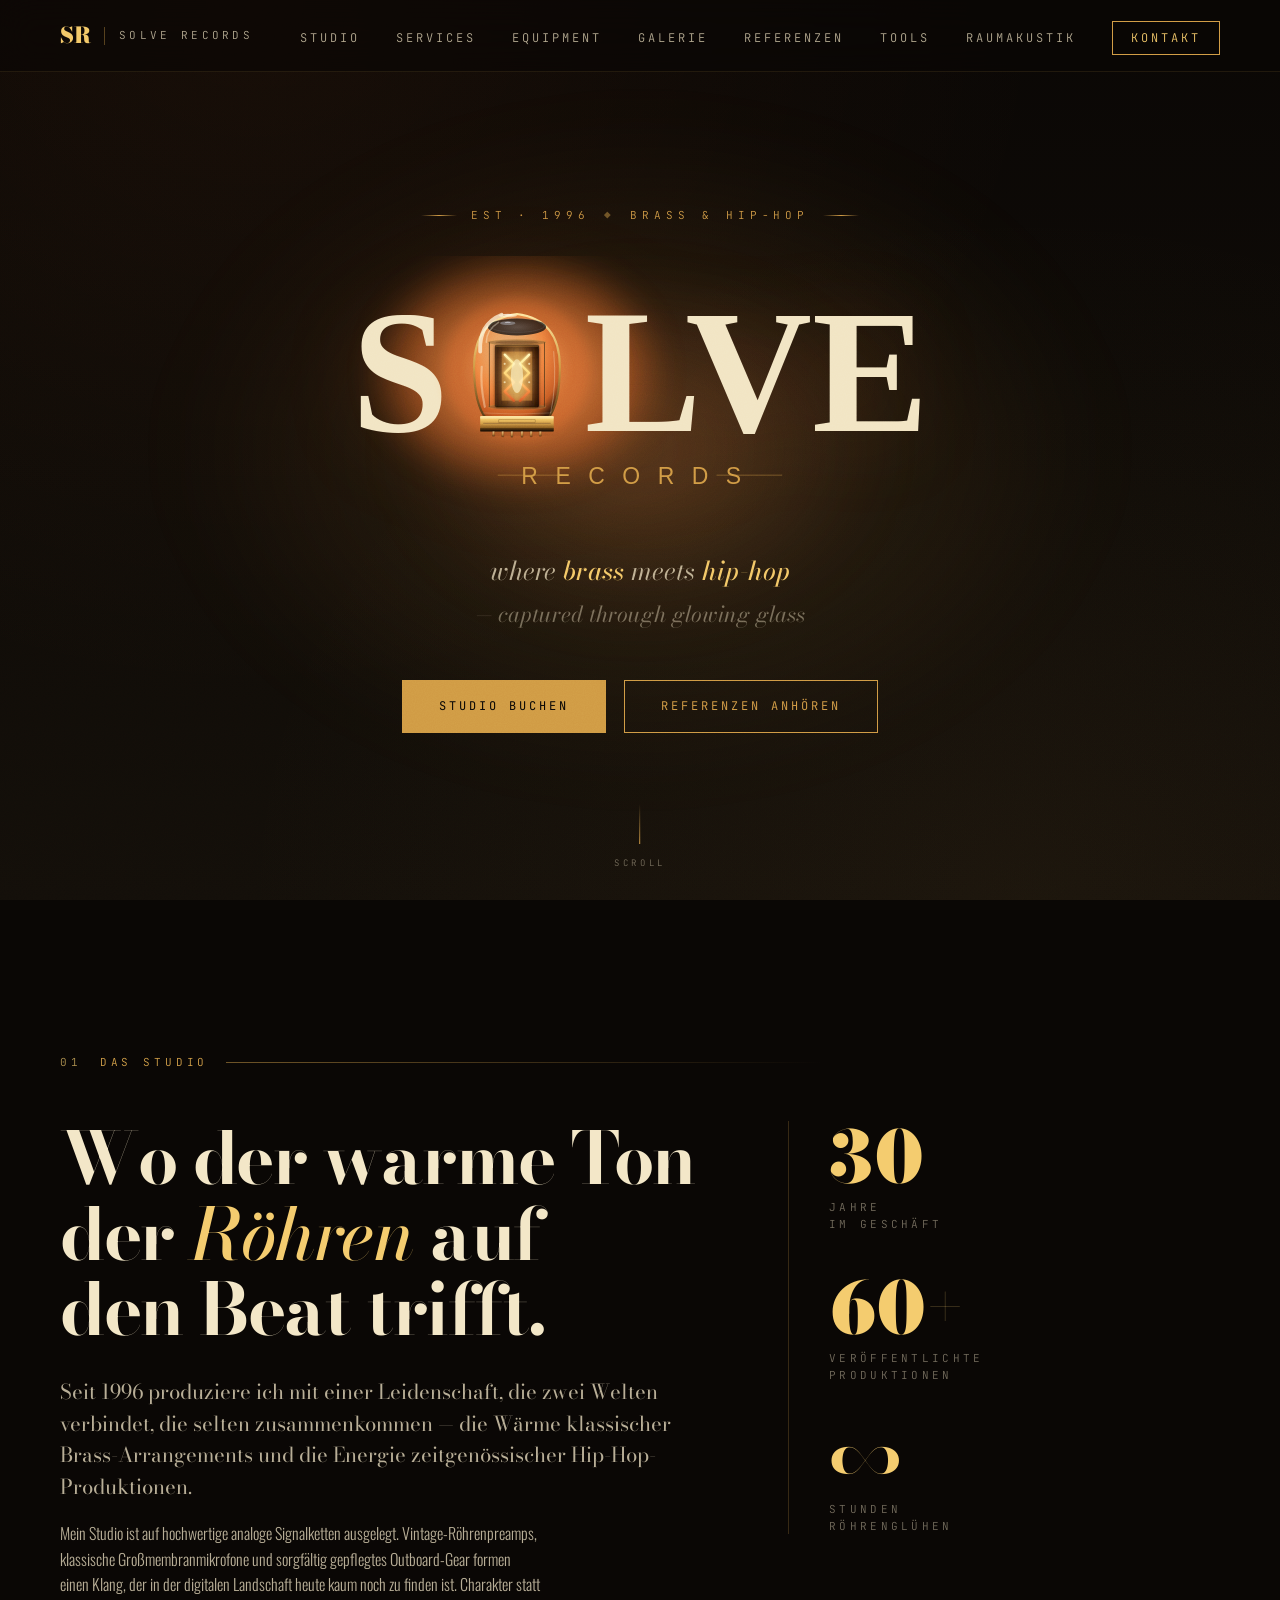
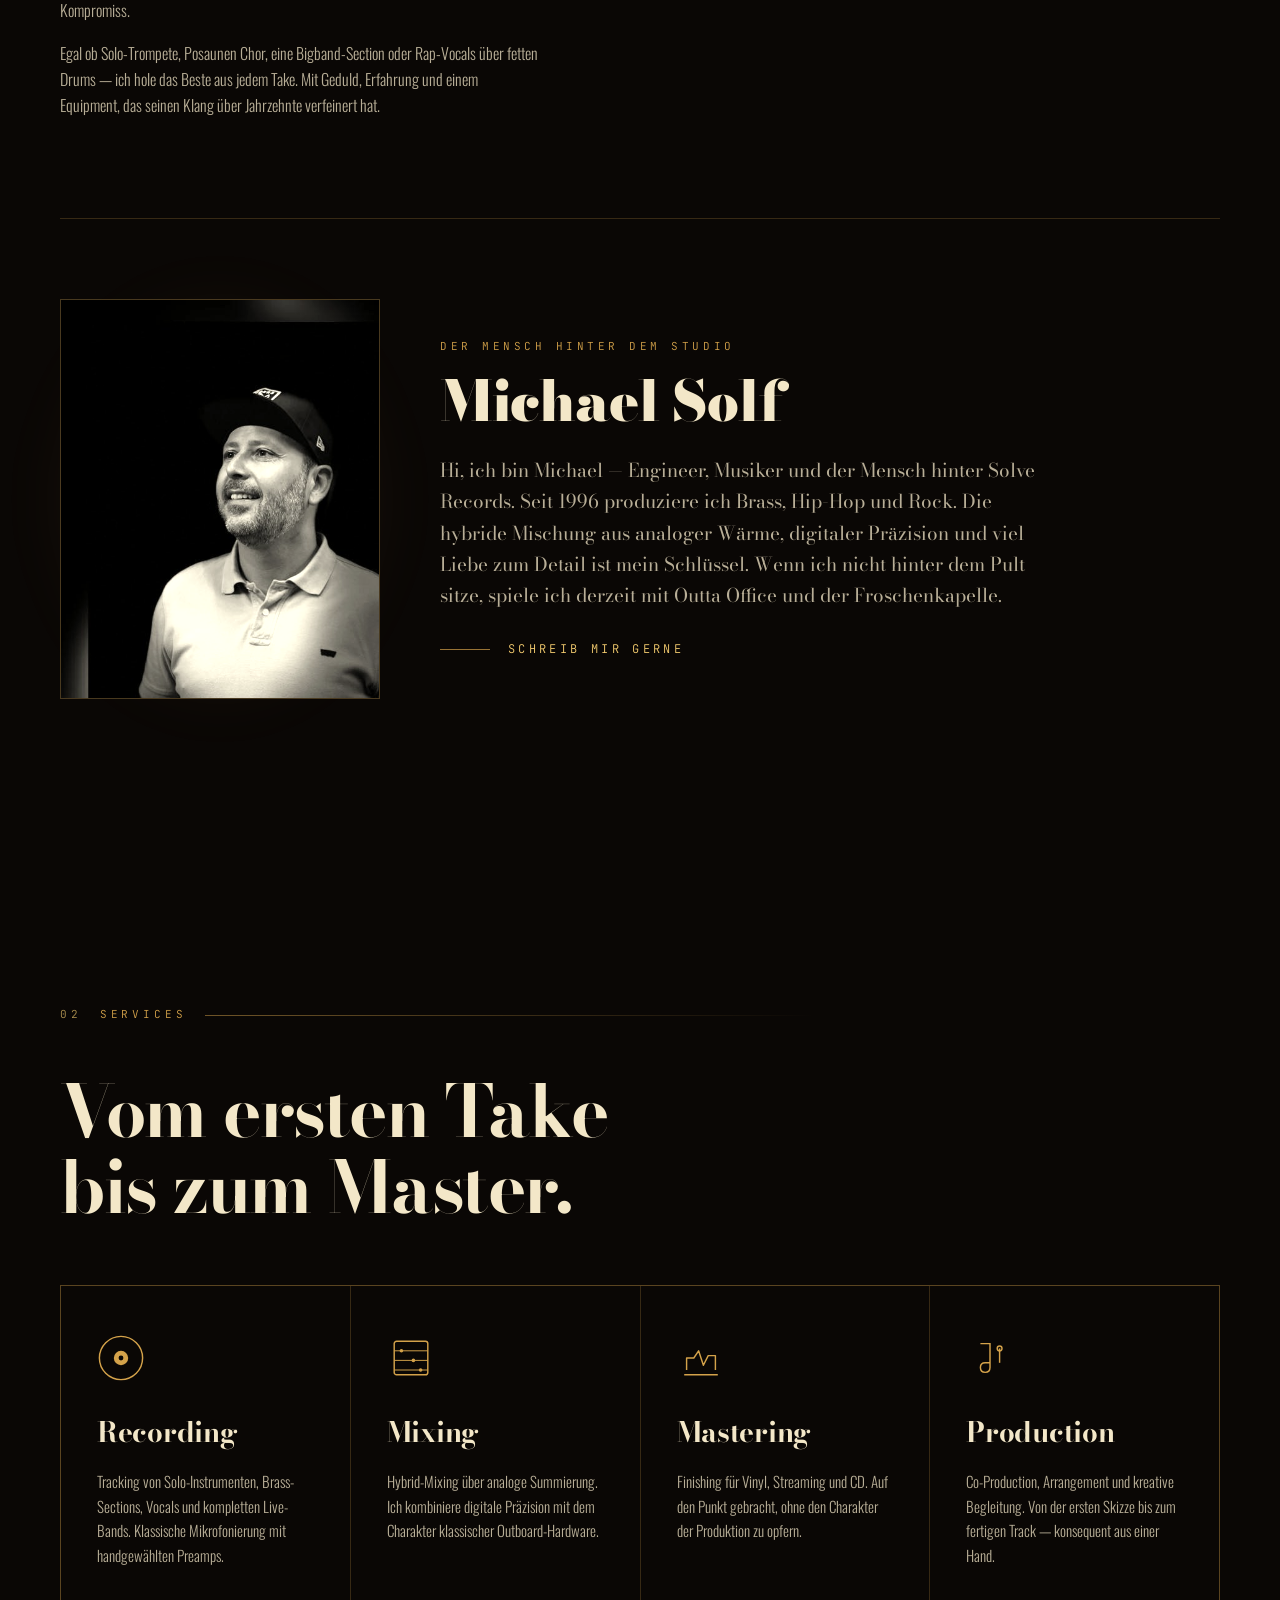
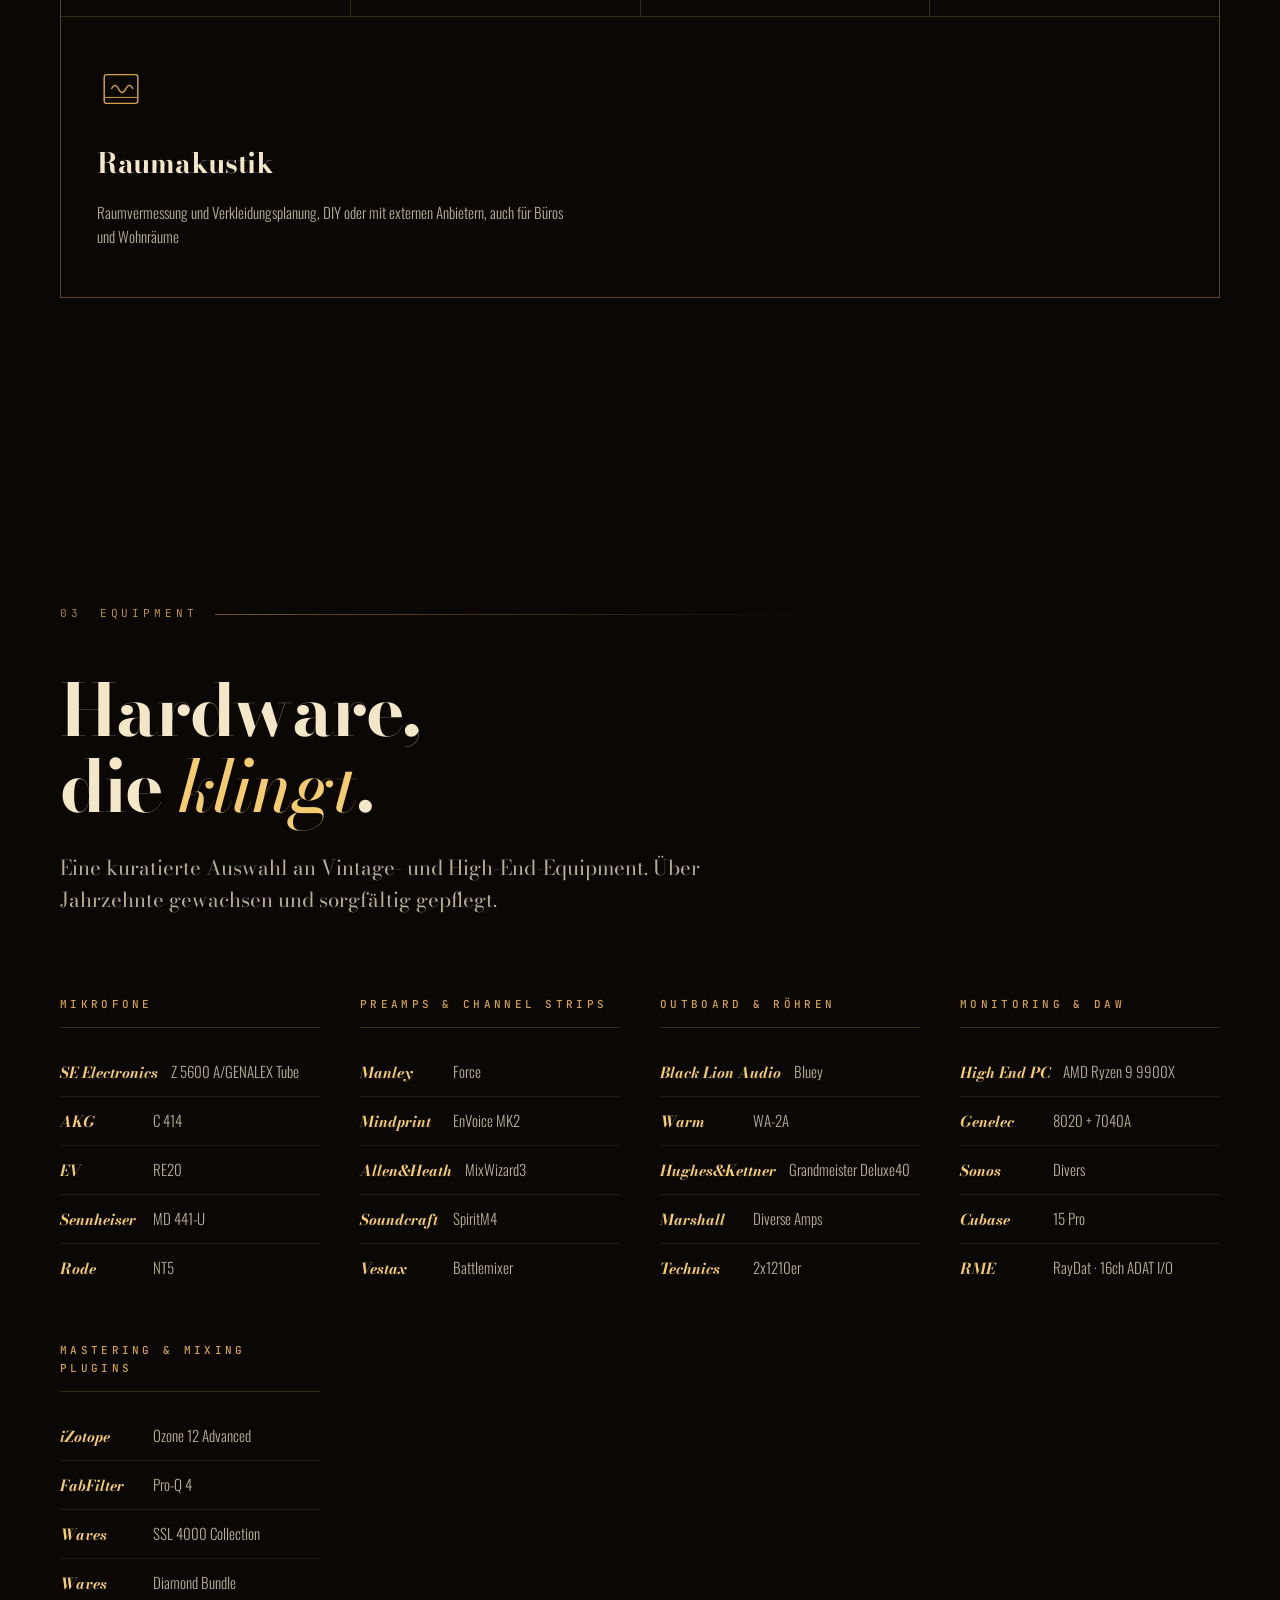
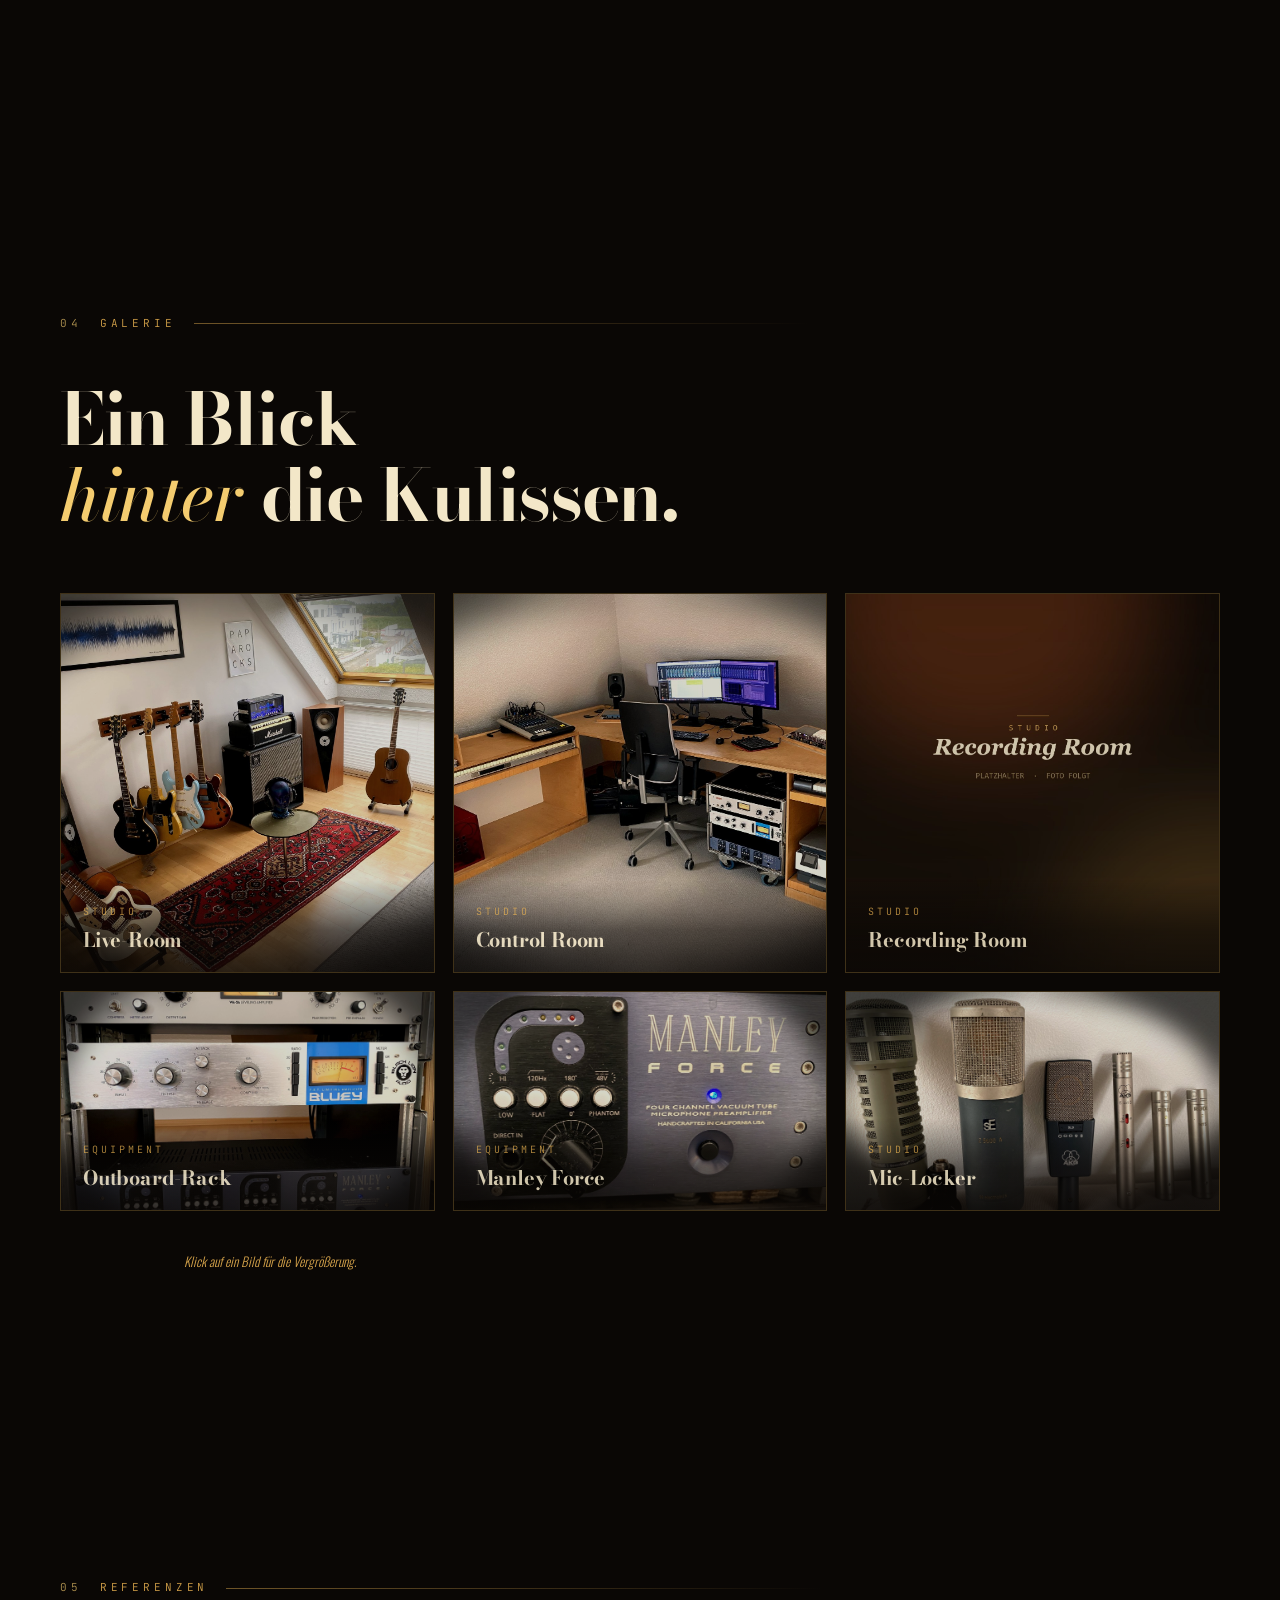
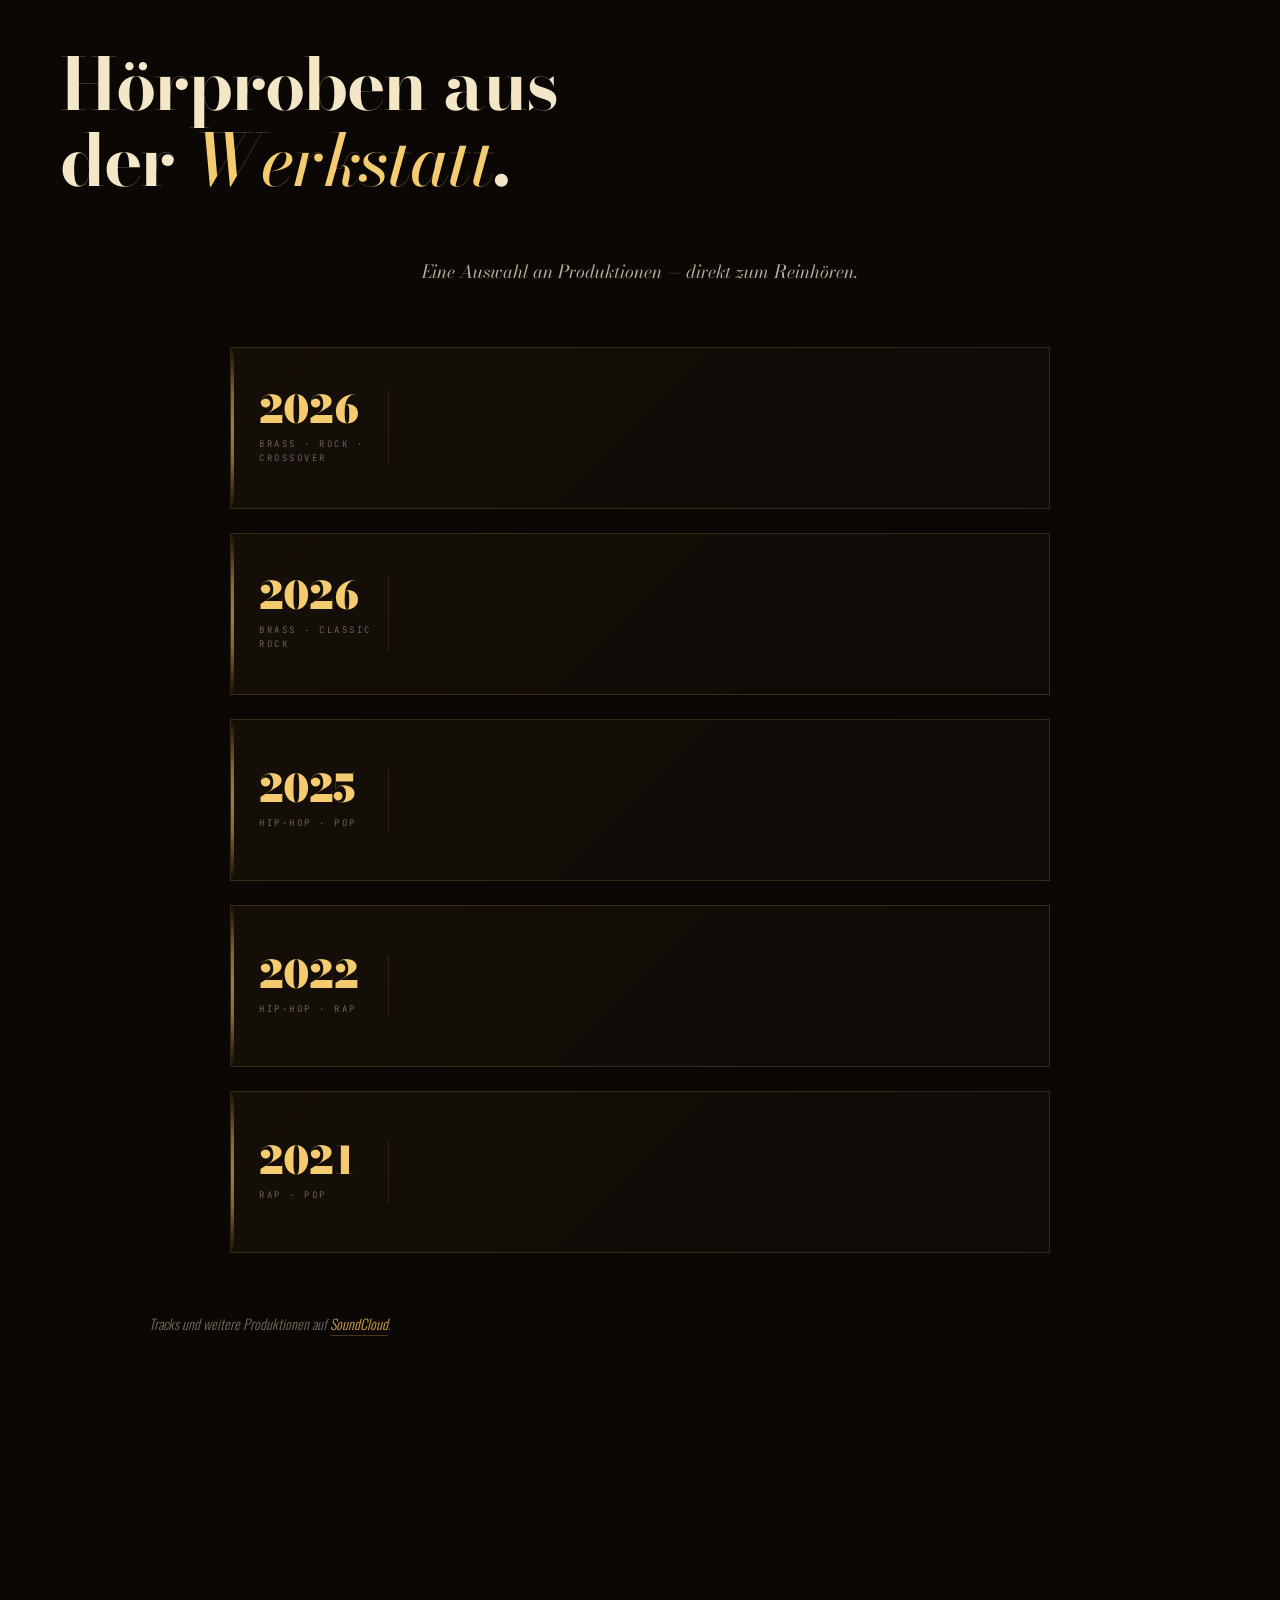
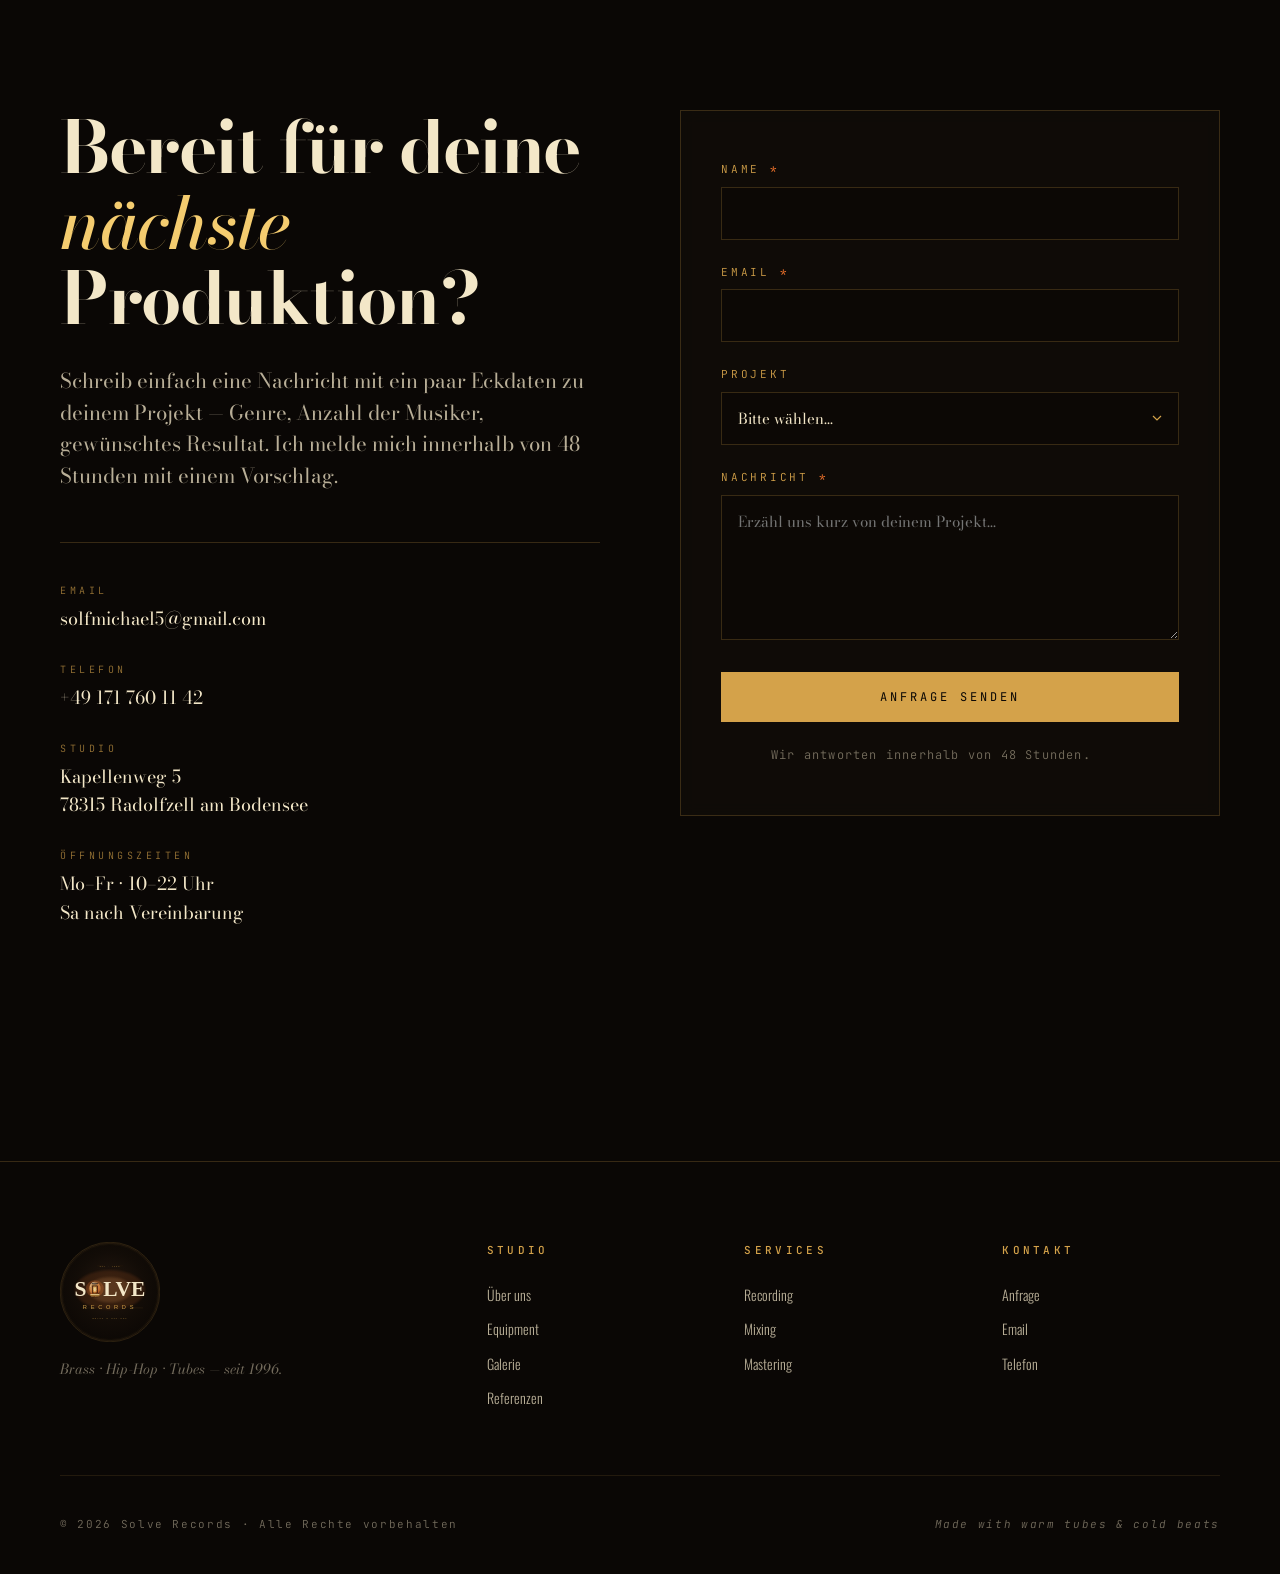
==== index.html @ f508bfac "Raumakustik: updated page with prices, home card mentions offices - raumakustik/index.html rebuilt f" ====
<!DOCTYPE html>
<html lang="de">
<head>
<meta charset="UTF-8">
<meta name="viewport" content="width=device-width, initial-scale=1.0">
<title>Solve Records — Brass &amp; Hip-Hop · Recording Studio seit 1996</title>
<meta name="description" content="Solve Records ist ein Recording Studio mit Fokus auf Brass- und Hip-Hop-Produktionen. Hochwertiges analoges Röhren-Equipment, gegründet 1996.">
<meta name="theme-color" content="#0a0705">
<link rel="canonical" href="https://solve-records.github.io/solve-records/">

<!-- Open Graph -->
<meta property="og:title" content="Solve Records — Brass &amp; Hip-Hop">
<meta property="og:description" content="Recording Studio mit Fokus auf Brass und Hip-Hop. Analoges Röhren-Equipment seit 1996.">
<meta property="og:type" content="website">
<meta property="og:url" content="https://solve-records.github.io/solve-records/">
<meta property="og:image" content="https://solve-records.github.io/solve-records/assets/og-image.png">

<link rel="icon" type="image/svg+xml" href="assets/profile.svg">
<link rel="apple-touch-icon" href="assets/og-image.png">

<link rel="preconnect" href="https://fonts.googleapis.com">
<link rel="preconnect" href="https://fonts.gstatic.com" crossorigin>
<link href="https://fonts.googleapis.com/css2?family=Bodoni+Moda:ital,opsz,wght@0,6..96,400;0,6..96,500;0,6..96,700;0,6..96,900;1,6..96,400&family=Oswald:wght@200;300;400;500;600;700&family=JetBrains+Mono:wght@300;400;500&display=swap" rel="stylesheet">

<link rel="stylesheet" href="styles.css">

<!-- Strukturierte Daten (schema.org kennt keinen Typ RecordingStudio, daher LocalBusiness).
     Adresse, Telefon und E-Mail stehen öffentlich im Kontaktbereich der Seite. -->
<script type="application/ld+json">
{
  "@context": "https://schema.org",
  "@type": "LocalBusiness",
  "name": "Solve Records",
  "url": "https://solve-records.github.io/solve-records/",
  "image": "https://solve-records.github.io/solve-records/assets/og-image.png",
  "description": "Recording Studio mit Fokus auf Brass- und Hip-Hop-Produktionen: Recording, Mixing, Mastering, Production und Raumakustik. Analoges Röhren-Equipment, gegründet 1996.",
  "foundingDate": "1996",
  "areaServed": "Bodensee",
  "founder": { "@type": "Person", "name": "Michael Solf" },
  "address": {
    "@type": "PostalAddress",
    "streetAddress": "Kapellenweg 5",
    "postalCode": "78315",
    "addressLocality": "Radolfzell am Bodensee",
    "addressCountry": "DE"
  },
  "telephone": "+491717601142",
  "email": "solfmichael5@gmail.com"
}
</script>
</head>
<body>

<!-- Filmkorn-Overlay -->
<div class="grain" aria-hidden="true"></div>

<!-- ===== NAVIGATION ===== -->
<nav class="nav">
  <div class="nav-inner">
    <a href="#top" class="nav-brand">
      <span class="brand-mark">SR</span>
      <span class="brand-divider"></span>
      <span class="brand-text">Solve Records</span>
    </a>
    <button class="nav-toggle" aria-label="Menü öffnen" aria-expanded="false">
      <span></span><span></span><span></span>
    </button>
    <ul class="nav-links">
      <li><a href="#studio">Studio</a></li>
      <li><a href="#services">Services</a></li>
      <li><a href="#equipment">Equipment</a></li>
      <li><a href="#galerie">Galerie</a></li>
      <li><a href="#works">Referenzen</a></li>
      <li><a href="tools/">Tools</a></li>
      <li><a href="raumakustik/">Raumakustik</a></li>
      <li><a href="#kontakt" class="nav-cta">Kontakt</a></li>
    </ul>
  </div>
</nav>

<!-- ===== HERO ===== -->
<header id="top" class="hero">
  <div class="hero-bg">
    <div class="hero-glow"></div>
    <div class="hero-glow hero-glow-2"></div>
  </div>

  <div class="hero-content">
    <div class="hero-est reveal">
      <span class="bar"></span>
      <span>EST · 1996</span>
      <span class="sep">◆</span>
      <span>BRASS &amp; HIP-HOP</span>
      <span class="bar"></span>
    </div>

    <div class="hero-logo reveal">
      <img src="assets/logo.svg" alt="Solve Records Logo" />
    </div>

    <p class="hero-tagline reveal">
      where <em>brass</em> meets <em>hip-hop</em><br>
      <span class="hero-sub">— captured through glowing glass</span>
    </p>

    <div class="hero-cta reveal">
      <a href="#kontakt" class="btn btn-primary">Studio buchen</a>
      <a href="#works" class="btn btn-ghost">Referenzen anhören</a>
    </div>
  </div>

  <a href="#studio" class="hero-scroll" aria-label="Nach unten scrollen">
    <span class="scroll-line"></span>
    <span class="scroll-text">SCROLL</span>
  </a>
</header>

<!-- ===== STUDIO / ABOUT ===== -->
<section id="studio" class="section section-studio">
  <div class="container">
    <div class="section-head reveal">
      <span class="section-num">01</span>
      <span class="section-label">DAS STUDIO</span>
      <span class="section-line"></span>
    </div>

    <div class="studio-grid">
      <div class="studio-text reveal">
        <h2 class="h-display">
          Wo der warme Ton<br>
          der <em>Röhren</em> auf<br>
          den Beat trifft.
        </h2>
        <p class="lead">
          Seit 1996 produziere ich mit einer Leidenschaft, die zwei Welten verbindet, die selten zusammenkommen — die Wärme klassischer Brass-Arrangements und die Energie zeitgenössischer Hip-Hop-Produktionen.
        </p>
        <p>
          Mein Studio ist auf hochwertige analoge Signalketten ausgelegt. Vintage-Röhrenpreamps, klassische Großmembranmikrofone und sorgfältig gepflegtes Outboard-Gear formen einen Klang, der in der digitalen Landschaft heute kaum noch zu finden ist. Charakter statt Kompromiss.
        </p>
        <p>
          Egal ob Solo-Trompete, Posaunen Chor, eine Bigband-Section oder Rap-Vocals über fetten Drums — ich hole das Beste aus jedem Take. Mit Geduld, Erfahrung und einem Equipment, das seinen Klang über Jahrzehnte verfeinert hat.
        </p>
      </div>

      <div class="studio-stats reveal">
        <div class="stat">
          <span class="stat-num">30</span>
          <span class="stat-label">Jahre<br>im Geschäft</span>
        </div>
        <div class="stat">
          <span class="stat-num">60+</span>
          <span class="stat-label">Veröffentlichte<br>Produktionen</span>
        </div>
        <div class="stat">
          <span class="stat-num">∞</span>
          <span class="stat-label">Stunden<br>Röhrenglühen</span>
        </div>
      </div>
    </div>
       <!-- ===== DER MENSCH DAHINTER ===== -->
    <div class="founder reveal">
      <div class="founder-image-wrap">
        <img src="assets/michael-portrait.jpeg" alt="Michael Solf — Solve Records" class="founder-image" loading="lazy">
        <div class="founder-glow"></div>
      </div>
      <div class="founder-text">
        <span class="founder-eyebrow">Der Mensch hinter dem Studio</span>
        <h3 class="founder-name">Michael Solf</h3>
        <p class="founder-bio">
          Hi, ich bin Michael — Engineer, Musiker und der Mensch hinter Solve Records. Seit 1996 produziere ich Brass, Hip-Hop und Rock. Die hybride Mischung aus analoger Wärme, digitaler Präzision und viel Liebe zum Detail ist mein Schlüssel. Wenn ich nicht hinter dem Pult sitze, spiele ich derzeit mit Outta Office und der Froschenkapelle.
        </p>
        <p class="founder-cta">
          <span class="founder-line"></span>
          <a href="#kontakt">Schreib mir gerne</a>
        </p>
      </div>
    </div> 
  </div>
</section>

<!-- ===== SERVICES ===== -->
<section id="services" class="section section-services">
  <div class="container">
    <div class="section-head reveal">
      <span class="section-num">02</span>
      <span class="section-label">SERVICES</span>
      <span class="section-line"></span>
    </div>

    <h2 class="h-display section-title reveal">
      Vom ersten Take<br>bis zum Master.
    </h2>

    <div class="services-grid">
      <a class="service-card reveal" href="services/recording-mixing-production/">
        <div class="service-icon">
          <svg viewBox="0 0 40 40" fill="none">
            <circle cx="20" cy="20" r="18" stroke="currentColor" stroke-width="1.2"/>
            <circle cx="20" cy="20" r="6" fill="currentColor"/>
            <circle cx="20" cy="20" r="2" fill="#0a0705"/>
          </svg>
        </div>
        <h3>Recording</h3>
        <p>Tracking von Solo-Instrumenten, Brass-Sections, Vocals und kompletten Live-Bands. Klassische Mikrofonierung mit handgewählten Preamps.</p>
      </a>

      <a class="service-card reveal" href="services/recording-mixing-production/">
        <div class="service-icon">
          <svg viewBox="0 0 40 40" fill="none">
            <rect x="6" y="6" width="28" height="28" stroke="currentColor" stroke-width="1.2" rx="2"/>
            <line x1="6" y1="14" x2="34" y2="14" stroke="currentColor" stroke-width="0.8"/>
            <line x1="6" y1="22" x2="34" y2="22" stroke="currentColor" stroke-width="0.8"/>
            <line x1="6" y1="30" x2="34" y2="30" stroke="currentColor" stroke-width="0.8"/>
            <circle cx="12" cy="14" r="1.5" fill="currentColor"/>
            <circle cx="22" cy="22" r="1.5" fill="currentColor"/>
            <circle cx="28" cy="30" r="1.5" fill="currentColor"/>
          </svg>
        </div>
        <h3>Mixing</h3>
        <p>Hybrid-Mixing über analoge Summierung. Ich kombiniere digitale Präzision mit dem Charakter klassischer Outboard-Hardware.</p>
      </a>

      <a class="service-card reveal" href="services/mastering/">
        <div class="service-icon">
          <svg viewBox="0 0 40 40" fill="none">
            <path d="M8 30 L8 20 L14 20 L18 14 L22 26 L26 18 L32 18 L32 30" stroke="currentColor" stroke-width="1.2" fill="none" stroke-linejoin="round"/>
            <line x1="6" y1="34" x2="34" y2="34" stroke="currentColor" stroke-width="1.2"/>
          </svg>
        </div>
        <h3>Mastering</h3>
        <p>Finishing für Vinyl, Streaming und CD. Auf den Punkt gebracht, ohne den Charakter der Produktion zu opfern.</p>
      </a>

      <a class="service-card reveal" href="services/recording-mixing-production/">
        <div class="service-icon">
          <svg viewBox="0 0 40 40" fill="none">
            <path d="M12 8 L20 8 L20 28 Q20 32 16 32 Q12 32 12 28 Q12 24 16 24 L20 24" stroke="currentColor" stroke-width="1.2" fill="none"/>
            <path d="M28 12 L28 24" stroke="currentColor" stroke-width="1.2"/>
            <circle cx="28" cy="12" r="2" stroke="currentColor" stroke-width="1.2" fill="none"/>
          </svg>
        </div>
        <h3>Production</h3>
        <p>Co-Production, Arrangement und kreative Begleitung. Von der ersten Skizze bis zum fertigen Track — konsequent aus einer Hand.</p>
      </a>

      <a class="service-card service-card-wide reveal" href="raumakustik/">
        <div class="service-icon">
          <svg viewBox="0 0 40 40" fill="none">
            <rect x="6" y="8" width="28" height="24" stroke="currentColor" stroke-width="1.2" rx="2"/>
            <path d="M12 20 Q15 14 18 20 T24 20 T30 20" stroke="currentColor" stroke-width="1.2" fill="none"/>
            <line x1="6" y1="27" x2="34" y2="27" stroke="currentColor" stroke-width="0.8"/>
          </svg>
        </div>
        <h3>Raumakustik</h3>
        <p>Raumvermessung und Verkleidungsplanung, DIY oder mit externen Anbietern, auch für Büros und Wohnräume</p>
      </a>
    </div>
  </div>
</section>

<!-- ===== EQUIPMENT ===== -->
<section id="equipment" class="section section-equipment">
  <div class="container">
    <div class="section-head reveal">
      <span class="section-num">03</span>
      <span class="section-label">EQUIPMENT</span>
      <span class="section-line"></span>
    </div>

    <div class="equipment-intro reveal">
      <h2 class="h-display">
        Hardware,<br>
        die <em>klingt</em>.
      </h2>
      <p class="lead">
        Eine kuratierte Auswahl an Vintage- und High-End-Equipment. Über Jahrzehnte gewachsen und sorgfältig gepflegt.
      </p>
    </div>

  <div class="equipment-grid">
      <div class="eq-category reveal">
        <h4 class="eq-cat-title">Mikrofone</h4>
        <ul class="eq-list">
          <li><span>SE Electronics</span> Z 5600 A/GENALEX Tube </li>
          <li><span>AKG</span> C 414</li>
          <li><span>EV</span> RE20 </li>
          <li><span>Sennheiser</span> MD 441-U </li>
          <li><span>Rode</span> NT5 </li>
        </ul>
      </div>

      <div class="eq-category reveal">
        <h4 class="eq-cat-title">Preamps &amp; Channel Strips</h4>
        <ul class="eq-list">
          <li><span>Manley</span> Force</li>
          <li><span>Mindprint</span> EnVoice MK2</li>
          <li><span>Allen&Heath</span> MixWizard3</li>
          <li><span>Soundcraft</span> SpiritM4</li>
          <li><span>Vestax</span> Battlemixer</li>
        </ul>
      </div>

      <div class="eq-category reveal">
        <h4 class="eq-cat-title">Outboard &amp; Röhren</h4>
        <ul class="eq-list">
          <li><span>Black Lion Audio</span> Bluey</li>
          <li><span>Warm</span> WA-2A</li>
          <li><span>Hughes&Kettner</span> Grandmeister Deluxe40</li>
          <li><span>Marshall</span> Diverse Amps</li>
          <li><span>Technics</span> 2x1210er</li>
        </ul>
      </div>

      <div class="eq-category reveal">
        <h4 class="eq-cat-title">Monitoring &amp; DAW</h4>
        <ul class="eq-list">
          <li><span> High End PC</span> AMD Ryzen 9 9900X</li>
          <li><span>Genelec</span> 8020 + 7040A</li>
          <li><span>Sonos</span> Divers</li>
          <li><span>Cubase</span> 15 Pro</li>
          <li><span>RME</span> RayDat · 16ch ADAT I/O </li>
        </ul>
      </div>

      <div class="eq-category reveal">
        <h4 class="eq-cat-title">Mastering &amp; Mixing Plugins</h4>
        <ul class="eq-list">
          <li><span>iZotope</span> Ozone 12 Advanced</li>
          <li><span>FabFilter</span> Pro-Q 4</li>
          <li><span>Waves</span> SSL 4000 Collection</li>
          <li><span>Waves</span> Diamond Bundle</li>
        </ul>
      </div>
    </div>
  </div>
</section>

<!-- ===== GALERIE ===== -->
<section id="galerie" class="section section-gallery">
  <div class="container">
    <div class="section-head reveal">
      <span class="section-num">04</span>
      <span class="section-label">GALERIE</span>
      <span class="section-line"></span>
    </div>

    <h2 class="h-display section-title reveal">
      Ein Blick<br>
      <em>hinter</em> die Kulissen.
    </h2>

    <div class="gallery-grid">
      <a class="gallery-item gallery-tile-1 reveal" href="assets/gallery/studio-live-room.jpg" data-caption="Live-Room mit Gitarrensammlung und Marshall-Setup">
        <img src="assets/gallery/studio-live-room.jpg" alt="Studio Live-Room" loading="lazy">
        <div class="gallery-overlay">
          <span class="gallery-label">Studio</span>
          <span class="gallery-title">Live-Room</span>
        </div>
      </a>

      <a class="gallery-item gallery-tile-2 reveal" href="assets/gallery/studio-control-room.jpg" data-caption="Control Room mit Genelec Monitoring und Cubase">
        <img src="assets/gallery/studio-control-room.jpg" alt="Control Room" loading="lazy">
        <div class="gallery-overlay">
          <span class="gallery-label">Studio</span>
          <span class="gallery-title">Control Room</span>
        </div>
      </a>

      <a class="gallery-item gallery-tile-3 reveal" href="assets/gallery/studio-recording-room.jpg" data-caption="Recording Room">
        <img src="assets/gallery/studio-recording-room.jpg" alt="Recording Room" loading="lazy">
        <div class="gallery-overlay">
          <span class="gallery-label">Studio</span>
          <span class="gallery-title">Recording Room</span>
        </div>
      </a>

      <a class="gallery-item gallery-tile-4 reveal" href="assets/gallery/equipment-rack.jpg" data-caption="Outboard-Rack: Warm Audio WA-2A, Black Lion Bluey, Manley Force">
        <img src="assets/gallery/equipment-rack.jpg" alt="Outboard-Rack" loading="lazy">
        <div class="gallery-overlay">
          <span class="gallery-label">Equipment</span>
          <span class="gallery-title">Outboard-Rack</span>
        </div>
      </a>

      <a class="gallery-item gallery-tile-5 reveal" href="assets/gallery/equipment-manley.jpg" data-caption="Manley Force — Four Channel Vacuum Tube Microphone Preamplifier">
        <img src="assets/gallery/equipment-manley.jpg" alt="Manley Force Detail" loading="lazy">
        <div class="gallery-overlay">
          <span class="gallery-label">Equipment</span>
          <span class="gallery-title">Manley Force</span>
        </div>
      </a>

      <a class="gallery-item gallery-tile-6 reveal" href="assets/gallery/studio-mics.jpg" data-caption="Mic-Locker: EV RE20, sE Z5600A, AKG C414 XLS, AKG C451 B, Røde NT5">
        <img src="assets/gallery/studio-mics.jpg" alt="Mikrofon-Sammlung" loading="lazy">
        <div class="gallery-overlay">
          <span class="gallery-label">Studio</span>
          <span class="gallery-title">Mic-Locker</span>
        </div>
      </a>
    </div>

    <p class="gallery-note reveal">
      <em>Klick auf ein Bild für die Vergrößerung.</em>
    </p>
  </div>
</section>

<!-- ===== LIGHTBOX ===== -->
<div class="lightbox" id="lightbox" aria-hidden="true">
  <button class="lightbox-close" aria-label="Schließen">×</button>
  <button class="lightbox-prev" aria-label="Vorheriges Bild">‹</button>
  <button class="lightbox-next" aria-label="Nächstes Bild">›</button>
  <div class="lightbox-content">
    <img class="lightbox-image" src="" alt="">
    <div class="lightbox-caption"></div>
  </div>
</div>

<!-- ===== WORKS / PORTFOLIO ===== -->
<section id="works" class="section section-works">
  <div class="container">
    <div class="section-head reveal">
      <span class="section-num">05</span>
      <span class="section-label">REFERENZEN</span>
      <span class="section-line"></span>
    </div>

    <h2 class="h-display section-title reveal">
      Hörproben aus<br>der <em>Werkstatt</em>.
    </h2>

    <p class="works-intro reveal">
      Eine Auswahl an Produktionen — direkt zum Reinhören.
    </p>

<!-- ===== AUDIO-REFERENZEN ===== -->
<div class="works-audio reveal">
<div class="audio-list">
<!-- The Rock Frog Orchestra — Pretender x Last Resort -->
<div class="audio-item">
<div class="audio-meta">
<span class="audio-year">2026</span>
<span class="audio-genre">Brass · Rock · Crossover</span>
</div>
<div class="audio-embed">
<iframe width="100%" height="120" scrolling="no" frameborder="no" allow="autoplay"
src="https://w.soundcloud.com/player/?url=https%3A//api.soundcloud.com/tracks/soundcloud%253Atracks%253A2316157430&color=%23d4a24a&inverse=true&auto_play=false&show_user=true&visual=false">
</iframe>
</div>
</div>

<!-- The Rock Frog Orchestra — Don't stop me now -->
<div class="audio-item">
<div class="audio-meta">
<span class="audio-year">2026</span>
<span class="audio-genre">Brass · Classic Rock</span>
</div>
<div class="audio-embed">
<iframe width="100%" height="120" scrolling="no" frameborder="no" allow="autoplay"
src="https://w.soundcloud.com/player/?url=https%3A//api.soundcloud.com/tracks/soundcloud%253Atracks%253A2316592109&color=%23d4a24a&inverse=true&auto_play=false&show_user=true&visual=false">
</iframe>
</div>
</div>

<!-- Flo Ritzi — LAZER-BEAM GO! -->
<div class="audio-item">
<div class="audio-meta">
<span class="audio-year">2025</span>
<span class="audio-genre">Hip-Hop · Pop</span>
</div>
<div class="audio-embed">
<iframe width="100%" height="120" scrolling="no" frameborder="no" allow="autoplay"
src="https://w.soundcloud.com/player/?url=https%3A//api.soundcloud.com/tracks/soundcloud%253Atracks%253A1860789555&color=%23d4a24a&inverse=true&auto_play=false&show_user=true&visual=false">
</iframe>
</div>
</div>

<!-- Outta Office — Rap Passion -->
<div class="audio-item">
<div class="audio-meta">
<span class="audio-year">2022</span>
<span class="audio-genre">Hip-Hop · Rap</span>
</div>
<div class="audio-embed">
<iframe width="100%" height="120" scrolling="no" frameborder="no" allow="autoplay"
src="https://w.soundcloud.com/player/?url=https%3A//api.soundcloud.com/tracks/soundcloud%253Atracks%253A2316160580&color=%23d4a24a&inverse=true&auto_play=false&show_user=true&visual=false">
</iframe>
</div>
</div>

<!-- Outta Office — Keine Liebe -->
<div class="audio-item">
<div class="audio-meta">
<span class="audio-year">2021</span>
<span class="audio-genre">Rap · Pop</span>
</div>
<div class="audio-embed">
<iframe width="100%" height="120" scrolling="no" frameborder="no" allow="autoplay"
src="https://w.soundcloud.com/player/?url=https%3A//api.soundcloud.com/tracks/soundcloud%253Atracks%253A872791891&color=%23d4a24a&inverse=true&auto_play=false&show_user=true&visual=false">
</iframe>
</div>
</div>
</div>
      <p class="works-note reveal">
        Tracks und weitere Produktionen auf <a href="https://soundcloud.com/rockfrogorchestra" target="_blank" rel="noopener">SoundCloud</a>.
      </p>
    </div>
  </div>
</section>

<!-- ===== KONTAKT ===== -->
<section id="kontakt" class="section section-contact">
  <div class="container">
    <div class="section-head reveal">
      <span class="section-num">06</span>
      <span class="section-label">KONTAKT</span>
      <span class="section-line"></span>
    </div>

    <div class="contact-grid">
      <div class="contact-text reveal">
        <h2 class="h-display">
          Bereit für deine<br>
          <em>nächste</em><br>
          Produktion?
        </h2>
        <p class="lead">
          Schreib einfach eine Nachricht mit ein paar Eckdaten zu deinem Projekt — Genre, Anzahl der Musiker, gewünschtes Resultat. Ich melde mich innerhalb von 48 Stunden mit einem Vorschlag.
        </p>

        <div class="contact-info">
          <div class="contact-item">
            <span class="contact-label">EMAIL</span>
            <a href="mailto:solfmichael5@gmail.com" class="contact-value">solfmichael5@gmail.com</a>
          </div>
          <div class="contact-item">
            <span class="contact-label">TELEFON</span>
            <a href="tel:+491717601142" class="contact-value">+49 171 760 11 42</a>
          </div>
          <div class="contact-item">
            <span class="contact-label">STUDIO</span>
            <span class="contact-value">Kapellenweg 5<br>78315 Radolfzell am Bodensee</span>
          </div>
          <div class="contact-item">
            <span class="contact-label">ÖFFNUNGSZEITEN</span>
            <span class="contact-value">Mo–Fr · 10–22 Uhr<br>Sa nach Vereinbarung</span>
          </div>
        </div>
      </div>

      <form class="contact-form reveal" onsubmit="handleSubmit(event)">
        <div class="form-row">
          <label for="name">Name <span class="req">*</span></label>
          <input type="text" id="name" name="name" required>
        </div>
        <div class="form-row">
          <label for="email">Email <span class="req">*</span></label>
          <input type="email" id="email" name="email" required>
        </div>
        <div class="form-row">
          <label for="projekt">Projekt</label>
          <select id="projekt" name="projekt">
            <option value="">Bitte wählen…</option>
            <option>Recording — Solo / Duo</option>
            <option>Recording — Band / Ensemble</option>
            <option>Mixing</option>
            <option>Mastering</option>
            <option>Komplette Production</option>
            <option>Anderes</option>
          </select>
        </div>
        <div class="form-row">
          <label for="nachricht">Nachricht <span class="req">*</span></label>
          <textarea id="nachricht" name="nachricht" rows="5" required placeholder="Erzähl uns kurz von deinem Projekt…"></textarea>
        </div>
        <button type="submit" class="btn btn-primary form-submit">Anfrage senden</button>
        <p class="form-note">Wir antworten innerhalb von 48 Stunden.</p>
      </form>
    </div>
  </div>
</section>

<!-- ===== FOOTER ===== -->
<footer class="footer">
  <div class="container">
    <div class="footer-top">
      <div class="footer-brand">
        <img src="assets/profile.svg" alt="Solve Records" class="footer-logo">
        <p class="footer-tag">Brass · Hip-Hop · Tubes — seit 1996.</p>
      </div>
      <nav class="footer-nav">
        <div class="footer-col">
          <h5>Studio</h5>
          <a href="#studio">Über uns</a>
          <a href="#equipment">Equipment</a>
          <a href="#galerie">Galerie</a>
          <a href="#works">Referenzen</a>
        </div>
        <div class="footer-col">
          <h5>Services</h5>
          <a href="#services">Recording</a>
          <a href="#services">Mixing</a>
          <a href="#services">Mastering</a>
        </div>
        <div class="footer-col">
          <h5>Kontakt</h5>
          <a href="#kontakt">Anfrage</a>
          <a href="mailto:solfmichael5@gmail.com">Email</a>
          <a href="tel:+491717601142">Telefon</a>
        </div>
      </nav>
    </div>
    <div class="footer-bottom">
      <span>© <span id="year"></span> Solve Records · Alle Rechte vorbehalten</span>
      <span class="footer-meta">Made with warm tubes &amp; cold beats</span>
    </div>
  </div>
</footer>

<script src="script.js"></script>
</body>
</html>
---- styles.css ----
/* ============================================================
   SOLVE RECORDS — STYLESHEET
   Brass-tones · Tube glow · Bodoni typography
   ============================================================ */

:root {
  /* ===== FARBEN (vom Logo abgeleitet) ===== */
  --bg: #0a0705;
  --bg-2: #15100a;
  --bg-3: #1c130a;

  --brass: #d4a24a;
  --brass-bright: #f4cc6f;
  --brass-deep: #8a5e1f;
  --brass-glow: #ffb347;

  --tube: #ff7a2e;
  --tube-glow: #ffb066;

  --cream: #f3e7c8;
  --cream-soft: rgba(243, 231, 200, 0.75);
  --cream-mute: rgba(243, 231, 200, 0.45);

  --line: rgba(212, 162, 74, 0.22);
  --line-soft: rgba(212, 162, 74, 0.12);

  /* ===== TYPOGRAPHY ===== */
  --font-display: 'Bodoni Moda', 'Didot', 'Bodoni 72', serif;
  --font-sans: 'Oswald', 'Helvetica Neue', sans-serif;
  --font-mono: 'JetBrains Mono', 'Courier New', monospace;

  /* ===== SPACING ===== */
  --max-width: 1280px;
  --gutter: clamp(20px, 5vw, 60px);
  --section-pad: clamp(80px, 12vw, 160px);

  /* ===== EFFECTS ===== */
  --transition-base: 350ms cubic-bezier(0.4, 0, 0.2, 1);
  --transition-slow: 700ms cubic-bezier(0.4, 0, 0.2, 1);
}

/* ===== RESET ===== */
*, *::before, *::after {
  margin: 0;
  padding: 0;
  box-sizing: border-box;
}

html {
  scroll-behavior: smooth;
  -webkit-text-size-adjust: 100%;
}

body {
  font-family: var(--font-sans);
  font-weight: 300;
  line-height: 1.6;
  color: var(--cream);
  background: var(--bg);
  background-image:
    radial-gradient(ellipse at 20% 0%, rgba(255, 122, 46, 0.06), transparent 55%),
    radial-gradient(ellipse at 80% 100%, rgba(212, 162, 74, 0.05), transparent 55%),
    linear-gradient(180deg, var(--bg) 0%, var(--bg-2) 100%);
  background-attachment: fixed;
  min-height: 100vh;
  overflow-x: hidden;
  position: relative;
}

img, svg {
  max-width: 100%;
  display: block;
}

a {
  color: inherit;
  text-decoration: none;
  transition: color var(--transition-base);
}

button {
  font-family: inherit;
  cursor: pointer;
  border: none;
  background: none;
  color: inherit;
}

input, select, textarea {
  font-family: inherit;
  font-size: inherit;
  color: inherit;
}

/* ===== FILMKORN OVERLAY ===== */
.grain {
  position: fixed;
  inset: 0;
  pointer-events: none;
  z-index: 1000;
  opacity: 0.25;
  mix-blend-mode: overlay;
  background-image: url("data:image/svg+xml;utf8,<svg xmlns='http://www.w3.org/2000/svg' width='200' height='200'><filter id='n'><feTurbulence type='fractalNoise' baseFrequency='0.9' numOctaves='2' stitchTiles='stitch'/><feColorMatrix values='0 0 0 0 0  0 0 0 0 0  0 0 0 0 0  0 0 0 0.4 0'/></filter><rect width='100%' height='100%' filter='url(%23n)'/></svg>");
}

/* ===== LAYOUT HELPERS ===== */
.container {
  max-width: var(--max-width);
  margin: 0 auto;
  padding: 0 var(--gutter);
}

.section {
  padding: var(--section-pad) 0;
  position: relative;
}

.section-head {
  display: flex;
  align-items: center;
  gap: 18px;
  margin-bottom: 50px;
  font-family: var(--font-mono);
  font-size: 11px;
  letter-spacing: 0.35em;
  color: var(--brass);
  text-transform: uppercase;
}

.section-num {
  color: var(--brass-bright);
  opacity: 0.7;
}

.section-line {
  flex: 1;
  height: 1px;
  background: linear-gradient(90deg, var(--brass) 0%, transparent 60%);
  opacity: 0.5;
}

.section-title {
  margin-bottom: 60px;
}

/* ===== TYPOGRAPHY ===== */
.h-display {
  font-family: var(--font-display);
  font-weight: 700;
  font-size: clamp(36px, 6vw, 72px);
  line-height: 1.05;
  letter-spacing: -0.02em;
  color: var(--cream);
}

.h-display em {
  font-style: italic;
  color: var(--brass-bright);
  font-weight: 500;
}

.lead {
  font-family: var(--font-display);
  font-weight: 400;
  font-size: clamp(17px, 1.6vw, 21px);
  line-height: 1.55;
  color: var(--cream-soft);
  margin-top: 28px;
}

p {
  margin-top: 18px;
  color: var(--cream-soft);
  max-width: 60ch;
}

p em {
  color: var(--brass);
  font-style: italic;
}

/* ===== NAVIGATION ===== */
.nav {
  position: fixed;
  top: 0; left: 0; right: 0;
  z-index: 100;
  padding: 18px 0;
  background: rgba(10, 7, 5, 0.65);
  backdrop-filter: blur(18px);
  -webkit-backdrop-filter: blur(18px);
  border-bottom: 1px solid var(--line-soft);
  transition: padding var(--transition-base), background var(--transition-base);
}

.nav.scrolled {
  padding: 12px 0;
  background: rgba(10, 7, 5, 0.85);
}

.nav-inner {
  max-width: var(--max-width);
  margin: 0 auto;
  padding: 0 var(--gutter);
  display: flex;
  align-items: center;
  justify-content: space-between;
}

.nav-brand {
  display: flex;
  align-items: center;
  gap: 14px;
}

.brand-mark {
  font-family: var(--font-display);
  font-weight: 900;
  font-size: 22px;
  color: var(--brass-bright);
  letter-spacing: -0.02em;
}

.brand-divider {
  width: 1px;
  height: 18px;
  background: var(--brass);
  opacity: 0.4;
}

.brand-text {
  font-family: var(--font-mono);
  font-size: 11px;
  letter-spacing: 0.3em;
  text-transform: uppercase;
  color: var(--cream-soft);
}

.nav-links {
  display: flex;
  list-style: none;
  gap: 36px;
  align-items: center;
}

.nav-links a {
  font-family: var(--font-mono);
  font-size: 12px;
  letter-spacing: 0.25em;
  text-transform: uppercase;
  color: var(--cream-soft);
  position: relative;
  padding: 8px 0;
}

.nav-links a:not(.nav-cta)::after {
  content: '';
  position: absolute;
  bottom: 0; left: 0;
  width: 0;
  height: 1px;
  background: var(--brass);
  transition: width var(--transition-base);
}

.nav-links a:hover {
  color: var(--brass-bright);
}

.nav-links a:hover::after {
  width: 100%;
}

.nav-cta {
  padding: 8px 18px !important;
  border: 1px solid var(--brass);
  color: var(--brass-bright) !important;
  transition: all var(--transition-base);
}

.nav-cta:hover {
  background: var(--brass);
  color: var(--bg) !important;
}

.nav-toggle {
  display: none;
  width: 32px;
  height: 24px;
  flex-direction: column;
  justify-content: space-between;
}

.nav-toggle span {
  display: block;
  width: 100%;
  height: 1.5px;
  background: var(--cream);
  transition: var(--transition-base);
}

.nav-toggle.active span:nth-child(1) {
  transform: translateY(11px) rotate(45deg);
}

.nav-toggle.active span:nth-child(2) {
  opacity: 0;
}

.nav-toggle.active span:nth-child(3) {
  transform: translateY(-11px) rotate(-45deg);
}

/* ===== HERO ===== */
.hero {
  min-height: 100vh;
  position: relative;
  display: flex;
  align-items: center;
  justify-content: center;
  padding: 120px var(--gutter) 80px;
  overflow: hidden;
}

.hero-bg {
  position: absolute;
  inset: 0;
  z-index: 0;
}

.hero-glow {
  position: absolute;
  width: 80vw;
  height: 80vh;
  top: 50%;
  left: 50%;
  transform: translate(-50%, -50%);
  background: radial-gradient(ellipse at center,
    rgba(255, 122, 46, 0.18) 0%,
    rgba(255, 179, 71, 0.08) 30%,
    transparent 65%);
  filter: blur(40px);
  pointer-events: none;
}

.hero-glow-2 {
  width: 40vw;
  height: 40vh;
  background: radial-gradient(ellipse at center,
    rgba(255, 179, 102, 0.2) 0%,
    transparent 65%);
  animation: pulse 6s ease-in-out infinite;
}

@keyframes pulse {
  0%, 100% { opacity: 1; transform: translate(-50%, -50%) scale(1); }
  50% { opacity: 0.7; transform: translate(-50%, -50%) scale(1.1); }
}

.hero-content {
  position: relative;
  z-index: 1;
  text-align: center;
  max-width: 900px;
  width: 100%;
}

.hero-est {
  display: flex;
  align-items: center;
  justify-content: center;
  gap: 14px;
  font-family: var(--font-mono);
  font-size: 11px;
  letter-spacing: 0.45em;
  color: var(--brass);
  margin-bottom: 32px;
  flex-wrap: wrap;
}

.hero-est .bar {
  width: 36px;
  height: 1px;
  background: linear-gradient(90deg, transparent, var(--brass), transparent);
}

.hero-est .sep {
  opacity: 0.5;
}

.hero-logo {
  margin: 0 auto 32px;
  max-width: min(700px, 90vw);
}

.hero-logo img {
  width: 100%;
  height: auto;
  filter: drop-shadow(0 8px 40px rgba(255, 122, 46, 0.15));
}

.hero-tagline {
  font-family: var(--font-display);
  font-style: italic;
  font-weight: 400;
  font-size: clamp(18px, 2.2vw, 26px);
  line-height: 1.5;
  color: var(--cream-soft);
  margin-bottom: 48px;
}

.hero-tagline em {
  color: var(--brass-bright);
  font-style: italic;
  font-weight: 500;
}

.hero-sub {
  display: inline-block;
  margin-top: 8px;
  color: var(--cream-mute);
  font-size: 0.85em;
}

.hero-cta {
  display: flex;
  gap: 18px;
  justify-content: center;
  flex-wrap: wrap;
}

.btn {
  display: inline-flex;
  align-items: center;
  justify-content: center;
  padding: 16px 36px;
  font-family: var(--font-mono);
  font-size: 12px;
  font-weight: 400;
  letter-spacing: 0.25em;
  text-transform: uppercase;
  border: 1px solid;
  cursor: pointer;
  transition: all var(--transition-base);
  position: relative;
  overflow: hidden;
}

.btn-primary {
  background: var(--brass);
  border-color: var(--brass);
  color: var(--bg);
}

.btn-primary:hover {
  background: var(--brass-bright);
  border-color: var(--brass-bright);
  box-shadow: 0 8px 30px rgba(255, 179, 71, 0.3);
  transform: translateY(-2px);
}

.btn-ghost {
  background: transparent;
  border-color: var(--brass);
  color: var(--brass);
}

.btn-ghost:hover {
  background: rgba(212, 162, 74, 0.1);
  color: var(--brass-bright);
  border-color: var(--brass-bright);
}

/* Scroll Indicator */
.hero-scroll {
  position: absolute;
  bottom: 30px;
  left: 50%;
  transform: translateX(-50%);
  display: flex;
  flex-direction: column;
  align-items: center;
  gap: 12px;
  color: var(--cream-mute);
  font-family: var(--font-mono);
  font-size: 9px;
  letter-spacing: 0.4em;
  z-index: 2;
}

.scroll-line {
  width: 1px;
  height: 40px;
  background: linear-gradient(180deg, transparent, var(--brass));
  animation: scrollPulse 2s ease-in-out infinite;
}

@keyframes scrollPulse {
  0%, 100% { transform: scaleY(1); opacity: 1; }
  50% { transform: scaleY(0.4); opacity: 0.4; }
}

/* ===== STUDIO SECTION ===== */
.studio-grid {
  display: grid;
  grid-template-columns: 1.5fr 1fr;
  gap: 80px;
  align-items: start;
}

.studio-stats {
  display: flex;
  flex-direction: column;
  gap: 40px;
  padding-left: 40px;
  border-left: 1px solid var(--line);
}

.stat {
  display: flex;
  flex-direction: column;
  gap: 6px;
}

.stat-num {
  font-family: var(--font-display);
  font-weight: 900;
  font-size: clamp(48px, 6vw, 72px);
  line-height: 1;
  color: var(--brass-bright);
}

.stat-label {
  font-family: var(--font-mono);
  font-size: 11px;
  letter-spacing: 0.3em;
  text-transform: uppercase;
  color: var(--cream-mute);
  line-height: 1.5;
}

/* ===== SERVICES ===== */
.services-grid {
  display: grid;
  grid-template-columns: repeat(auto-fit, minmax(240px, 1fr));
  gap: 1px;
  background: var(--line);
  border: 1px solid var(--line);
}

.service-card {
  background: var(--bg);
  padding: 48px 36px;
  transition: background var(--transition-base);
  position: relative;
}

.service-card::before {
  content: '';
  position: absolute;
  inset: 0;
  background: radial-gradient(ellipse at top,
    rgba(255, 122, 46, 0.06),
    transparent 60%);
  opacity: 0;
  transition: opacity var(--transition-base);
  pointer-events: none;
}

.service-card:hover {
  background: var(--bg-2);
}

.service-card:hover::before {
  opacity: 1;
}

.service-icon {
  width: 48px;
  height: 48px;
  color: var(--brass);
  margin-bottom: 28px;
}

.service-icon svg {
  width: 100%;
  height: 100%;
}

.service-card h3 {
  font-family: var(--font-display);
  font-weight: 700;
  font-size: 28px;
  letter-spacing: -0.01em;
  color: var(--cream);
  margin-bottom: 14px;
}

.service-card p {
  margin-top: 0;
  font-size: 15px;
  line-height: 1.65;
}

/* Kacheln sind Links auf die Unterseiten */
.service-card:focus-visible {
  outline: 2px solid var(--brass-glow);
  outline-offset: -2px;
}

/* Raumakustik: eigene Reihe über die volle Breite, damit keine leeren Zellen entstehen */
.service-card-wide {
  grid-column: 1 / -1;
}

/* ===== EQUIPMENT ===== */
.equipment-intro {
  max-width: 700px;
  margin-bottom: 80px;
}

.equipment-grid {
  display: grid;
  grid-template-columns: repeat(auto-fit, minmax(260px, 1fr));
  gap: 50px 40px;
}

.eq-cat-title {
  font-family: var(--font-mono);
  font-size: 11px;
  font-weight: 500;
  letter-spacing: 0.3em;
  text-transform: uppercase;
  color: var(--brass);
  margin-bottom: 20px;
  padding-bottom: 14px;
  border-bottom: 1px solid var(--line);
}

.eq-list {
  list-style: none;
}

.eq-list li {
  padding: 11px 0;
  font-size: 15px;
  color: var(--cream-soft);
  border-bottom: 1px solid var(--line-soft);
  transition: color var(--transition-base);
}

.eq-list li:hover {
  color: var(--cream);
}

.eq-list li:last-child {
  border-bottom: none;
}

.eq-list span {
  display: inline-block;
  min-width: 80px;
  font-family: var(--font-display);
  font-weight: 700;
  color: var(--brass-bright);
  margin-right: 10px;
  font-style: italic;
}

/* ===== WORKS (Cards CSS entfernt - jetzt nur Audio-Embeds) ===== */

.works-note {
  margin-top: 60px;
  text-align: center;
  font-size: 14px;
  color: var(--cream-mute);
  font-style: italic;
}

.works-note a {
  color: var(--brass);
  text-decoration: none;
  border-bottom: 1px solid rgba(212, 162, 74, 0.3);
  padding-bottom: 1px;
  transition: color var(--transition-base), border-color var(--transition-base);
}

.works-note a:hover {
  color: var(--brass-bright);
  border-bottom-color: var(--brass-bright);
}

/* ===== KONTAKT ===== */
.contact-grid {
  display: grid;
  grid-template-columns: 1fr 1fr;
  gap: 80px;
  align-items: start;
}

.contact-info {
  margin-top: 50px;
  display: flex;
  flex-direction: column;
  gap: 28px;
  padding-top: 40px;
  border-top: 1px solid var(--line);
}

.contact-item {
  display: flex;
  flex-direction: column;
  gap: 6px;
}

.contact-label {
  font-family: var(--font-mono);
  font-size: 10px;
  letter-spacing: 0.35em;
  text-transform: uppercase;
  color: var(--brass);
  opacity: 0.7;
}

.contact-value {
  font-family: var(--font-display);
  font-size: 18px;
  color: var(--cream);
  font-style: normal;
  transition: color var(--transition-base);
}

a.contact-value:hover {
  color: var(--brass-bright);
}

/* Form */
.contact-form {
  display: flex;
  flex-direction: column;
  gap: 24px;
  padding: 50px 40px;
  background: rgba(20, 16, 10, 0.5);
  border: 1px solid var(--line);
  backdrop-filter: blur(8px);
}

.form-row {
  display: flex;
  flex-direction: column;
  gap: 8px;
}

.form-row label {
  font-family: var(--font-mono);
  font-size: 11px;
  letter-spacing: 0.25em;
  text-transform: uppercase;
  color: var(--brass);
}

.req {
  color: var(--tube);
}

.form-row input,
.form-row select,
.form-row textarea {
  background: rgba(10, 7, 5, 0.5);
  border: 1px solid var(--line);
  padding: 14px 16px;
  font-size: 15px;
  color: var(--cream);
  transition: border-color var(--transition-base), background var(--transition-base);
  outline: none;
  font-family: var(--font-display);
}

.form-row input:focus,
.form-row select:focus,
.form-row textarea:focus {
  border-color: var(--brass);
  background: rgba(10, 7, 5, 0.8);
}

.form-row textarea {
  resize: vertical;
  min-height: 120px;
}

.form-row select {
  cursor: pointer;
  appearance: none;
  background-image: url("data:image/svg+xml;utf8,<svg xmlns='http://www.w3.org/2000/svg' width='10' height='6' viewBox='0 0 10 6'><path d='M1 1l4 4 4-4' stroke='%23d4a24a' stroke-width='1.2' fill='none'/></svg>");
  background-repeat: no-repeat;
  background-position: right 16px center;
  padding-right: 40px;
}

.form-row select option {
  background: var(--bg-2);
  color: var(--cream);
}

.form-submit {
  margin-top: 8px;
  width: 100%;
}

.form-note {
  font-size: 12px;
  color: var(--cream-mute);
  text-align: center;
  margin-top: 0;
  font-family: var(--font-mono);
  letter-spacing: 0.1em;
}

/* ===== FOOTER ===== */
.footer {
  background: var(--bg);
  border-top: 1px solid var(--line);
  padding: 80px 0 40px;
  margin-top: 80px;
}

.footer-top {
  display: grid;
  grid-template-columns: 1fr 2fr;
  gap: 60px;
  padding-bottom: 60px;
  border-bottom: 1px solid var(--line-soft);
}

.footer-brand {
  display: flex;
  flex-direction: column;
  gap: 16px;
}

.footer-logo {
  width: 100px;
  height: 100px;
}

.footer-tag {
  font-family: var(--font-display);
  font-style: italic;
  font-size: 14px;
  color: var(--cream-mute);
  margin: 0;
}

.footer-nav {
  display: grid;
  grid-template-columns: repeat(3, 1fr);
  gap: 40px;
}

.footer-col h5 {
  font-family: var(--font-mono);
  font-size: 11px;
  font-weight: 500;
  letter-spacing: 0.3em;
  text-transform: uppercase;
  color: var(--brass);
  margin-bottom: 18px;
}

.footer-col a {
  display: block;
  font-size: 14px;
  color: var(--cream-soft);
  padding: 6px 0;
  transition: color var(--transition-base);
}

.footer-col a:hover {
  color: var(--brass-bright);
}

.footer-bottom {
  margin-top: 40px;
  display: flex;
  justify-content: space-between;
  align-items: center;
  font-family: var(--font-mono);
  font-size: 11px;
  letter-spacing: 0.15em;
  color: var(--cream-mute);
  flex-wrap: wrap;
  gap: 20px;
}

.footer-meta {
  font-style: italic;
}

/* ===== REVEAL ANIMATIONS ===== */
.reveal {
  opacity: 0;
  transform: translateY(30px);
  transition: opacity 800ms cubic-bezier(0.4, 0, 0.2, 1),
              transform 800ms cubic-bezier(0.4, 0, 0.2, 1);
}

.reveal.visible {
  opacity: 1;
  transform: translateY(0);
}

/* ===== RESPONSIVE ===== */
@media (max-width: 900px) {
  .nav-toggle {
    display: flex;
    position: relative;
    z-index: 102;
  }

  .nav-links {
    position: fixed;
    top: 0;
    right: 0;
    bottom: 0;
    height: 100vh;
    height: 100dvh;
    width: min(320px, 85vw);
    background: rgba(15, 11, 7, 0.98);
    backdrop-filter: blur(24px);
    -webkit-backdrop-filter: blur(24px);
    flex-direction: column;
    align-items: flex-start;
    justify-content: flex-start;
    padding: 90px 32px 40px;
    gap: 6px;
    margin: 0;
    list-style: none;
    transform: translateX(100%);
    transition: transform var(--transition-base);
    border-left: 1px solid var(--line);
    overflow-y: auto;
    -webkit-overflow-scrolling: touch;
    z-index: 101;
  }

  .nav-links li {
    width: 100%;
  }

  .nav-links a {
    display: block;
    padding: 14px 0;
    font-size: 14px;
    width: 100%;
  }

  .nav-links .nav-cta {
    margin-top: 20px;
    text-align: center;
  }

  .nav-links.open {
    transform: translateX(0);
    box-shadow: -10px 0 40px rgba(0, 0, 0, 0.5);
  }

  .brand-text {
    display: none;
  }

  .studio-grid,
  .contact-grid {
    grid-template-columns: 1fr;
    gap: 50px;
  }

  .studio-stats {
    padding-left: 0;
    padding-top: 30px;
    border-left: none;
    border-top: 1px solid var(--line);
    flex-direction: row;
    justify-content: space-between;
    flex-wrap: wrap;
  }

  .footer-top {
    grid-template-columns: 1fr;
    gap: 40px;
  }

  .footer-nav {
    grid-template-columns: repeat(2, 1fr);
  }

  .contact-form {
    padding: 32px 24px;
  }

  .hero-est {
    font-size: 9px;
    gap: 10px;
  }

  .hero-est .bar {
    width: 24px;
  }
}

@media (max-width: 480px) {
  .footer-nav {
    grid-template-columns: 1fr;
  }

  .footer-bottom {
    flex-direction: column;
    text-align: center;
  }

  .hero-cta {
    flex-direction: column;
    width: 100%;
  }

  .btn {
    width: 100%;
  }
}

/* Reduce motion */
@media (prefers-reduced-motion: reduce) {
  *, *::before, *::after {
    animation-duration: 0.01ms !important;
    transition-duration: 0.01ms !important;
  }
}

/* ============================================================
   GALERIE
   ============================================================ */
.gallery-grid {
  display: grid;
  grid-template-columns: repeat(3, 1fr);
  grid-template-rows: 380px 220px;
  gap: 18px;
}

.gallery-item {
  position: relative;
  overflow: hidden;
  cursor: pointer;
  border: 1px solid var(--line);
  background: var(--bg-2);
  transition: transform var(--transition-base);
  display: block;
}

/* Reihe 1 (groß): Live Room, Control Room, Recording Room */
.gallery-tile-1 { grid-column: 1; grid-row: 1; }
.gallery-tile-2 { grid-column: 2; grid-row: 1; }
.gallery-tile-3 { grid-column: 3; grid-row: 1; }
/* Reihe 2 (klein): Outboard-Rack, Manley Force, Mic-Locker */
.gallery-tile-4 { grid-column: 1; grid-row: 2; }
.gallery-tile-5 { grid-column: 2; grid-row: 2; }
.gallery-tile-6 { grid-column: 3; grid-row: 2; }

.gallery-item img {
  width: 100%;
  height: 100%;
  object-fit: cover;
  transition: transform 600ms cubic-bezier(0.4, 0, 0.2, 1),
              filter var(--transition-base);
  filter: brightness(0.85) saturate(0.95);
}

.gallery-item:hover img {
  transform: scale(1.05);
  filter: brightness(1) saturate(1.1);
}

/* Fallback wenn kein Bild geladen werden kann */
.gallery-item img:not([src]),
.gallery-item img[src=""] {
  background: linear-gradient(135deg, var(--bg-2), var(--bg-3));
}

.gallery-overlay {
  position: absolute;
  bottom: 0; left: 0; right: 0;
  padding: 24px 22px;
  background: linear-gradient(180deg,
    transparent 0%,
    rgba(10, 7, 5, 0.7) 50%,
    rgba(10, 7, 5, 0.95) 100%);
  display: flex;
  flex-direction: column;
  gap: 4px;
  transform: translateY(8px);
  opacity: 0.85;
  transition: transform var(--transition-base), opacity var(--transition-base);
}

.gallery-item:hover .gallery-overlay {
  transform: translateY(0);
  opacity: 1;
}

.gallery-label {
  font-family: var(--font-mono);
  font-size: 10px;
  letter-spacing: 0.3em;
  text-transform: uppercase;
  color: var(--brass);
}

.gallery-title {
  font-family: var(--font-display);
  font-weight: 700;
  font-size: 20px;
  color: var(--cream);
  letter-spacing: -0.01em;
}

.gallery-note {
  margin-top: 40px;
  text-align: center;
  font-size: 13px;
  color: var(--cream-mute);
  font-style: italic;
}

.gallery-note code {
  font-family: var(--font-mono);
  background: rgba(212, 162, 74, 0.1);
  padding: 2px 8px;
  border-radius: 2px;
  color: var(--brass-bright);
  font-size: 12px;
  font-style: normal;
}

/* ============================================================
   LIGHTBOX
   ============================================================ */
.lightbox {
  position: fixed;
  inset: 0;
  background: rgba(5, 3, 2, 0.97);
  backdrop-filter: blur(20px);
  -webkit-backdrop-filter: blur(20px);
  z-index: 2000;
  display: none;
  align-items: center;
  justify-content: center;
  padding: 60px;
  opacity: 0;
  transition: opacity 250ms ease;
}

.lightbox.active {
  display: flex;
  opacity: 1;
}

.lightbox-content {
  max-width: 90vw;
  max-height: 85vh;
  display: flex;
  flex-direction: column;
  align-items: center;
  gap: 18px;
}

.lightbox-image {
  max-width: 100%;
  max-height: 80vh;
  object-fit: contain;
  border: 1px solid var(--line);
  box-shadow: 0 20px 80px rgba(0, 0, 0, 0.6);
}

.lightbox-caption {
  font-family: var(--font-display);
  font-style: italic;
  font-size: 16px;
  color: var(--cream-soft);
  text-align: center;
}

.lightbox-close,
.lightbox-prev,
.lightbox-next {
  position: absolute;
  width: 50px;
  height: 50px;
  display: flex;
  align-items: center;
  justify-content: center;
  background: rgba(20, 16, 10, 0.6);
  border: 1px solid var(--line);
  color: var(--cream);
  font-size: 28px;
  font-family: var(--font-display);
  cursor: pointer;
  transition: all var(--transition-base);
}

.lightbox-close:hover,
.lightbox-prev:hover,
.lightbox-next:hover {
  background: var(--brass);
  color: var(--bg);
  border-color: var(--brass);
}

.lightbox-close {
  top: 24px;
  right: 24px;
  font-size: 32px;
}

.lightbox-prev,
.lightbox-next {
  top: 50%;
  transform: translateY(-50%);
}

.lightbox-prev {
  left: 24px;
}

.lightbox-next {
  right: 24px;
}

/* ============================================================
   AUDIO-REFERENZEN
   ============================================================ */
.works-intro {
  text-align: center;
  font-family: var(--font-display);
  font-style: italic;
  font-size: clamp(16px, 1.6vw, 18px);
  color: var(--cream-soft);
  max-width: 600px;
  margin: 0 auto 60px;
  line-height: 1.6;
}

.works-audio {
  margin-top: 0;
}

.audio-title {
  font-family: var(--font-display);
  font-weight: 700;
  font-size: clamp(28px, 4vw, 42px);
  letter-spacing: -0.01em;
  color: var(--cream);
  text-align: center;
  margin-bottom: 50px;
}

.audio-list {
  display: grid;
  gap: 24px;
  max-width: 820px;
  margin: 0 auto;
}

.audio-item {
  position: relative;
  border: 1px solid rgba(212, 162, 74, 0.2);
  background: linear-gradient(135deg,
    rgba(28, 19, 10, 0.65) 0%,
    rgba(15, 10, 6, 0.85) 100%);
  padding: 20px 28px;
  display: grid;
  grid-template-columns: 130px 1fr;
  gap: 28px;
  align-items: center;
  transition: all 350ms cubic-bezier(0.4, 0, 0.2, 1);
  overflow: hidden;
}

/* Linker Brass-Akzent als Tube-Inspiration */
.audio-item::before {
  content: "";
  position: absolute;
  left: 0;
  top: 0;
  bottom: 0;
  width: 3px;
  background: linear-gradient(180deg,
    transparent 0%,
    var(--brass) 30%,
    var(--brass-bright) 50%,
    var(--brass) 70%,
    transparent 100%);
  opacity: 0.6;
  transition: opacity var(--transition-base), width var(--transition-base);
}

.audio-item:hover {
  border-color: rgba(212, 162, 74, 0.5);
  background: linear-gradient(135deg,
    rgba(40, 26, 12, 0.75) 0%,
    rgba(20, 14, 8, 0.9) 100%);
  transform: translateY(-2px);
  box-shadow: 0 8px 24px rgba(212, 162, 74, 0.08),
              0 4px 12px rgba(0, 0, 0, 0.4);
}

.audio-item:hover::before {
  opacity: 1;
  width: 4px;
}

.audio-meta {
  display: flex;
  flex-direction: column;
  gap: 10px;
  padding-right: 8px;
  border-right: 1px solid rgba(212, 162, 74, 0.15);
}

.audio-year {
  font-family: var(--font-display);
  font-weight: 900;
  font-size: 38px;
  color: var(--brass-bright);
  line-height: 1;
  letter-spacing: -0.02em;
}

.audio-genre {
  font-family: var(--font-mono);
  font-size: 9px;
  letter-spacing: 0.28em;
  text-transform: uppercase;
  color: var(--cream-mute);
  line-height: 1.5;
}

.audio-embed {
  width: 100%;
  min-width: 0;
  border-radius: 2px;
  overflow: hidden;
}

.audio-embed iframe {
  display: block;
  border-radius: 2px;
}

@media (max-width: 700px) {
  .gallery-grid {
    grid-template-columns: repeat(3, 1fr);
    grid-template-rows: 240px 240px 240px 160px;
    gap: 12px;
  }
  /* Die drei großen Räume je volle Breite, darunter die drei kleinen nebeneinander */
  .gallery-tile-1 { grid-column: 1 / -1; grid-row: 1; }
  .gallery-tile-2 { grid-column: 1 / -1; grid-row: 2; }
  .gallery-tile-3 { grid-column: 1 / -1; grid-row: 3; }
  .gallery-tile-4 { grid-column: 1; grid-row: 4; }
  .gallery-tile-5 { grid-column: 2; grid-row: 4; }
  .gallery-tile-6 { grid-column: 3; grid-row: 4; }
  /* kleine Tiles: Overlay kompakter, damit der Titel in die schmale Kachel passt */
  .gallery-tile-4 .gallery-overlay,
  .gallery-tile-5 .gallery-overlay,
  .gallery-tile-6 .gallery-overlay {
    padding: 14px 12px;
  }
  .gallery-tile-4 .gallery-title,
  .gallery-tile-5 .gallery-title,
  .gallery-tile-6 .gallery-title {
    font-size: 16px;
  }

  .audio-item {
    grid-template-columns: 1fr;
    gap: 12px;
    padding: 18px 18px 14px;
  }

  .audio-meta {
    flex-direction: row;
    justify-content: space-between;
    align-items: center;
  }

  .audio-year {
    font-size: 22px;
  }

  .lightbox {
    padding: 20px;
  }

  .lightbox-close,
  .lightbox-prev,
  .lightbox-next {
    width: 40px;
    height: 40px;
  }
}

@media (max-width: 480px) {
  .gallery-grid {
    grid-template-columns: 1fr;
    grid-template-rows: repeat(3, 220px) repeat(3, 160px);
  }
  .gallery-tile-1,
  .gallery-tile-2,
  .gallery-tile-3,
  .gallery-tile-4,
  .gallery-tile-5,
  .gallery-tile-6 {
    grid-column: 1;
    grid-row: auto;
  }
}

/* ============================================================
   FOUNDER / DER MENSCH DAHINTER
   ============================================================ */
.founder {
  display: grid;
  grid-template-columns: 320px 1fr;
  gap: 60px;
  align-items: center;
  margin-top: 100px;
  padding-top: 80px;
  border-top: 1px solid var(--line);
}

.founder-image-wrap {
  position: relative;
  aspect-ratio: 4 / 5;
}

.founder-image {
  position: relative;
  width: 100%;
  height: 100%;
  object-fit: cover;
  border: 1px solid rgba(212, 162, 74, 0.3);
  filter: brightness(1.05) saturate(0.85);
  z-index: 2;
}

.founder-glow {
  position: absolute;
  inset: -20px;
  background: radial-gradient(ellipse at center,
    rgba(255, 122, 46, 0.18) 0%,
    rgba(255, 176, 102, 0.08) 40%,
    transparent 70%);
  filter: blur(30px);
  z-index: 1;
  pointer-events: none;
}

.founder-text {
  display: flex;
  flex-direction: column;
  gap: 16px;
}

.founder-eyebrow {
  font-family: var(--font-mono);
  font-size: 11px;
  letter-spacing: 0.32em;
  text-transform: uppercase;
  color: var(--brass);
}

.founder-name {
  font-family: var(--font-display);
  font-weight: 900;
  font-size: clamp(38px, 5vw, 56px);
  letter-spacing: -0.02em;
  color: var(--cream);
  line-height: 1.05;
  margin: 0;
}

.founder-bio {
  font-family: var(--font-display);
  font-size: clamp(17px, 1.6vw, 19px);
  line-height: 1.65;
  color: var(--cream-soft);
  margin: 8px 0 0;
  max-width: 600px;
}

.founder-cta {
  display: flex;
  align-items: center;
  gap: 18px;
  margin-top: 12px;
  font-family: var(--font-mono);
  font-size: 12px;
  letter-spacing: 0.28em;
  text-transform: uppercase;
}

.founder-line {
  display: inline-block;
  width: 50px;
  height: 1px;
  background: var(--brass);
  opacity: 0.7;
}

.founder-cta a {
  color: var(--brass-bright);
  text-decoration: none;
  border-bottom: 1px solid transparent;
  transition: border-color var(--transition-base);
}

.founder-cta a:hover {
  border-bottom-color: var(--brass-bright);
}

@media (max-width: 800px) {
  .founder {
    grid-template-columns: 1fr;
    gap: 32px;
    margin-top: 60px;
    padding-top: 50px;
  }
  .founder-image-wrap {
    max-width: 280px;
    margin: 0 auto;
  }
  .founder-text {
    text-align: center;
  }
  .founder-cta {
    justify-content: center;
  }
}
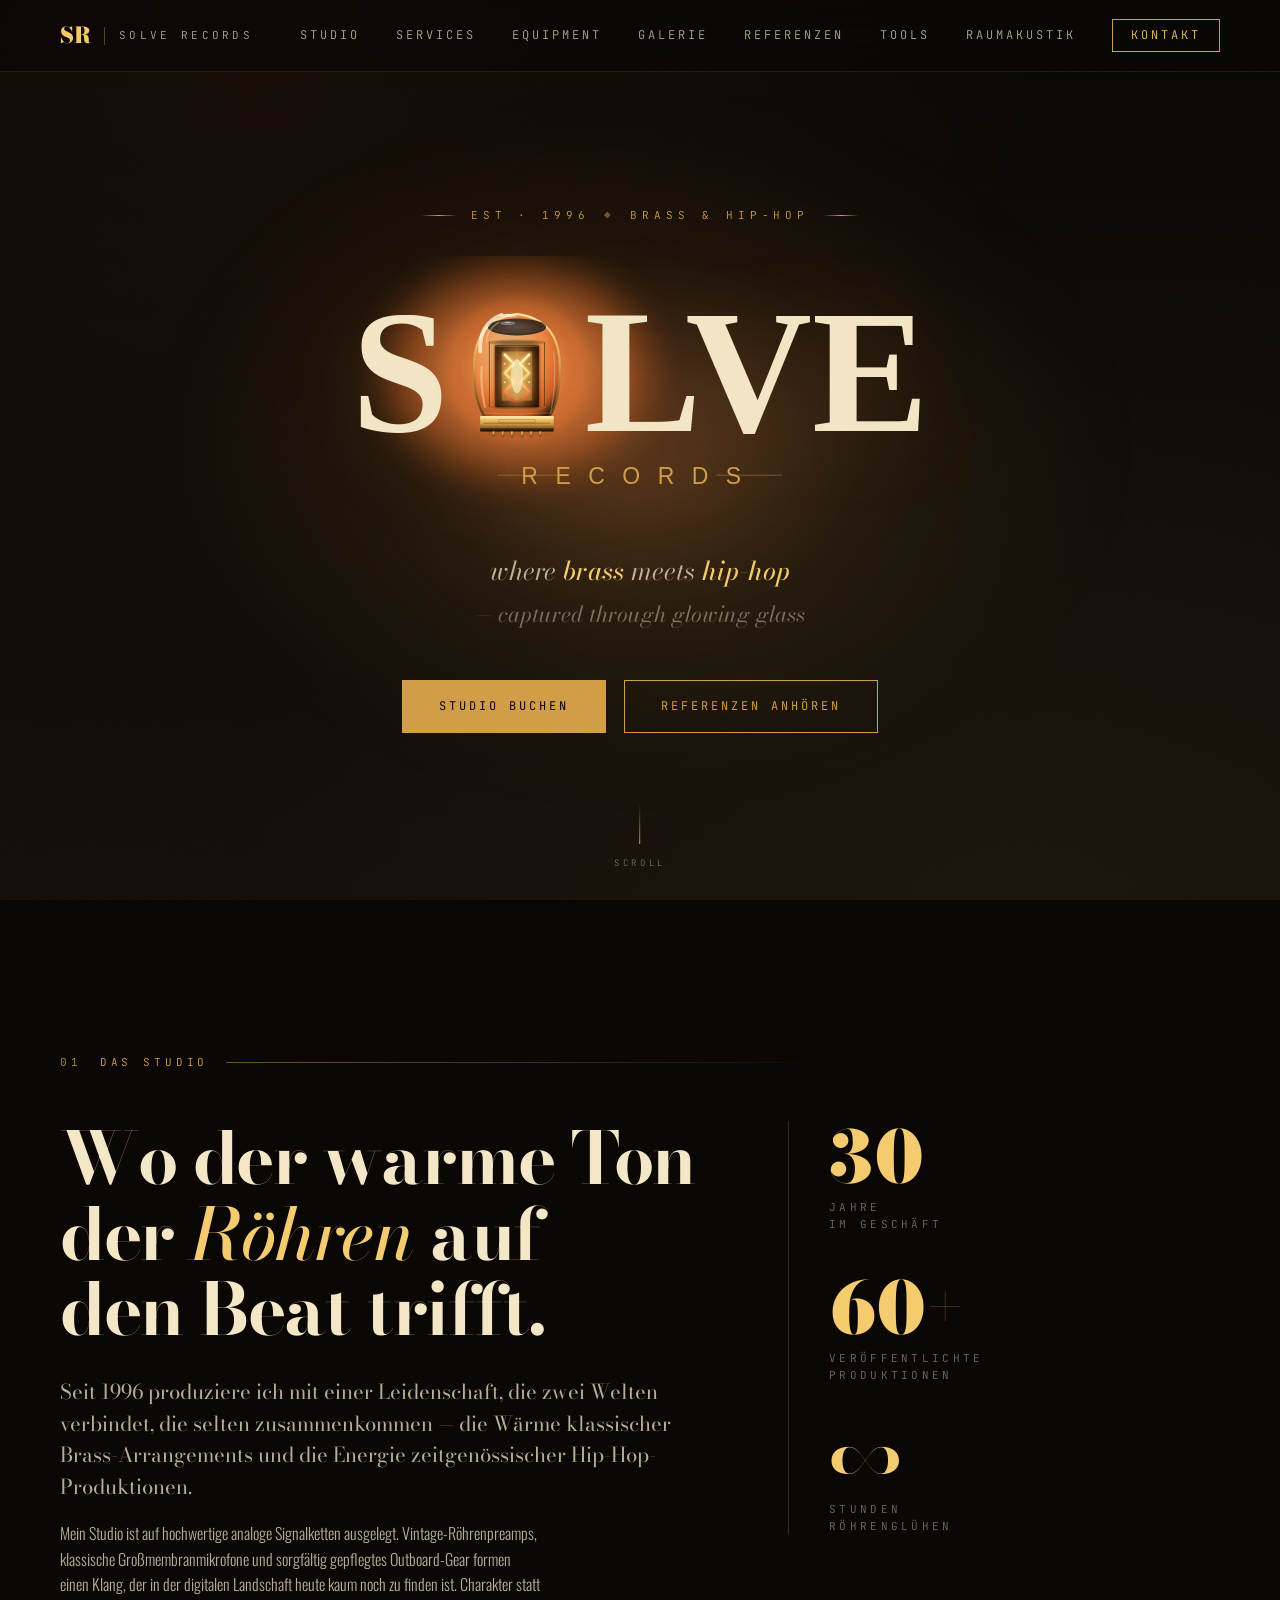
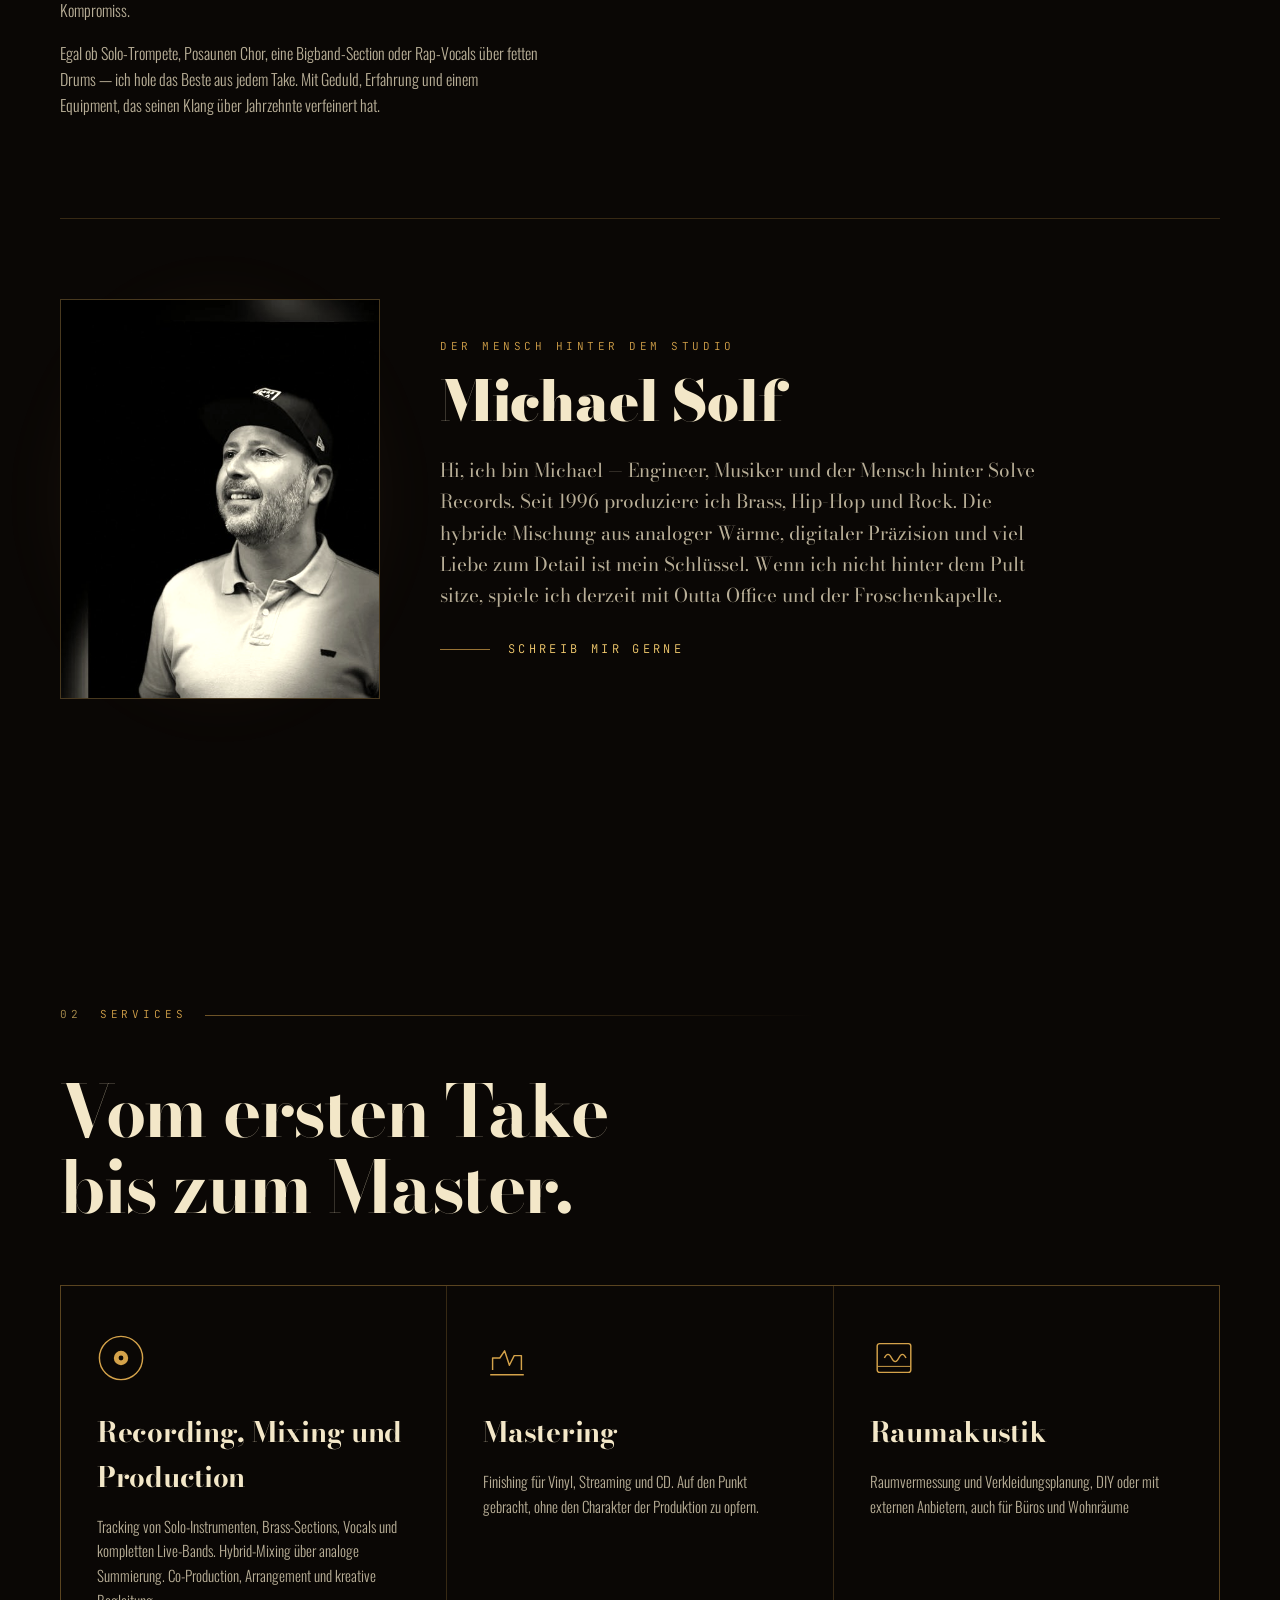
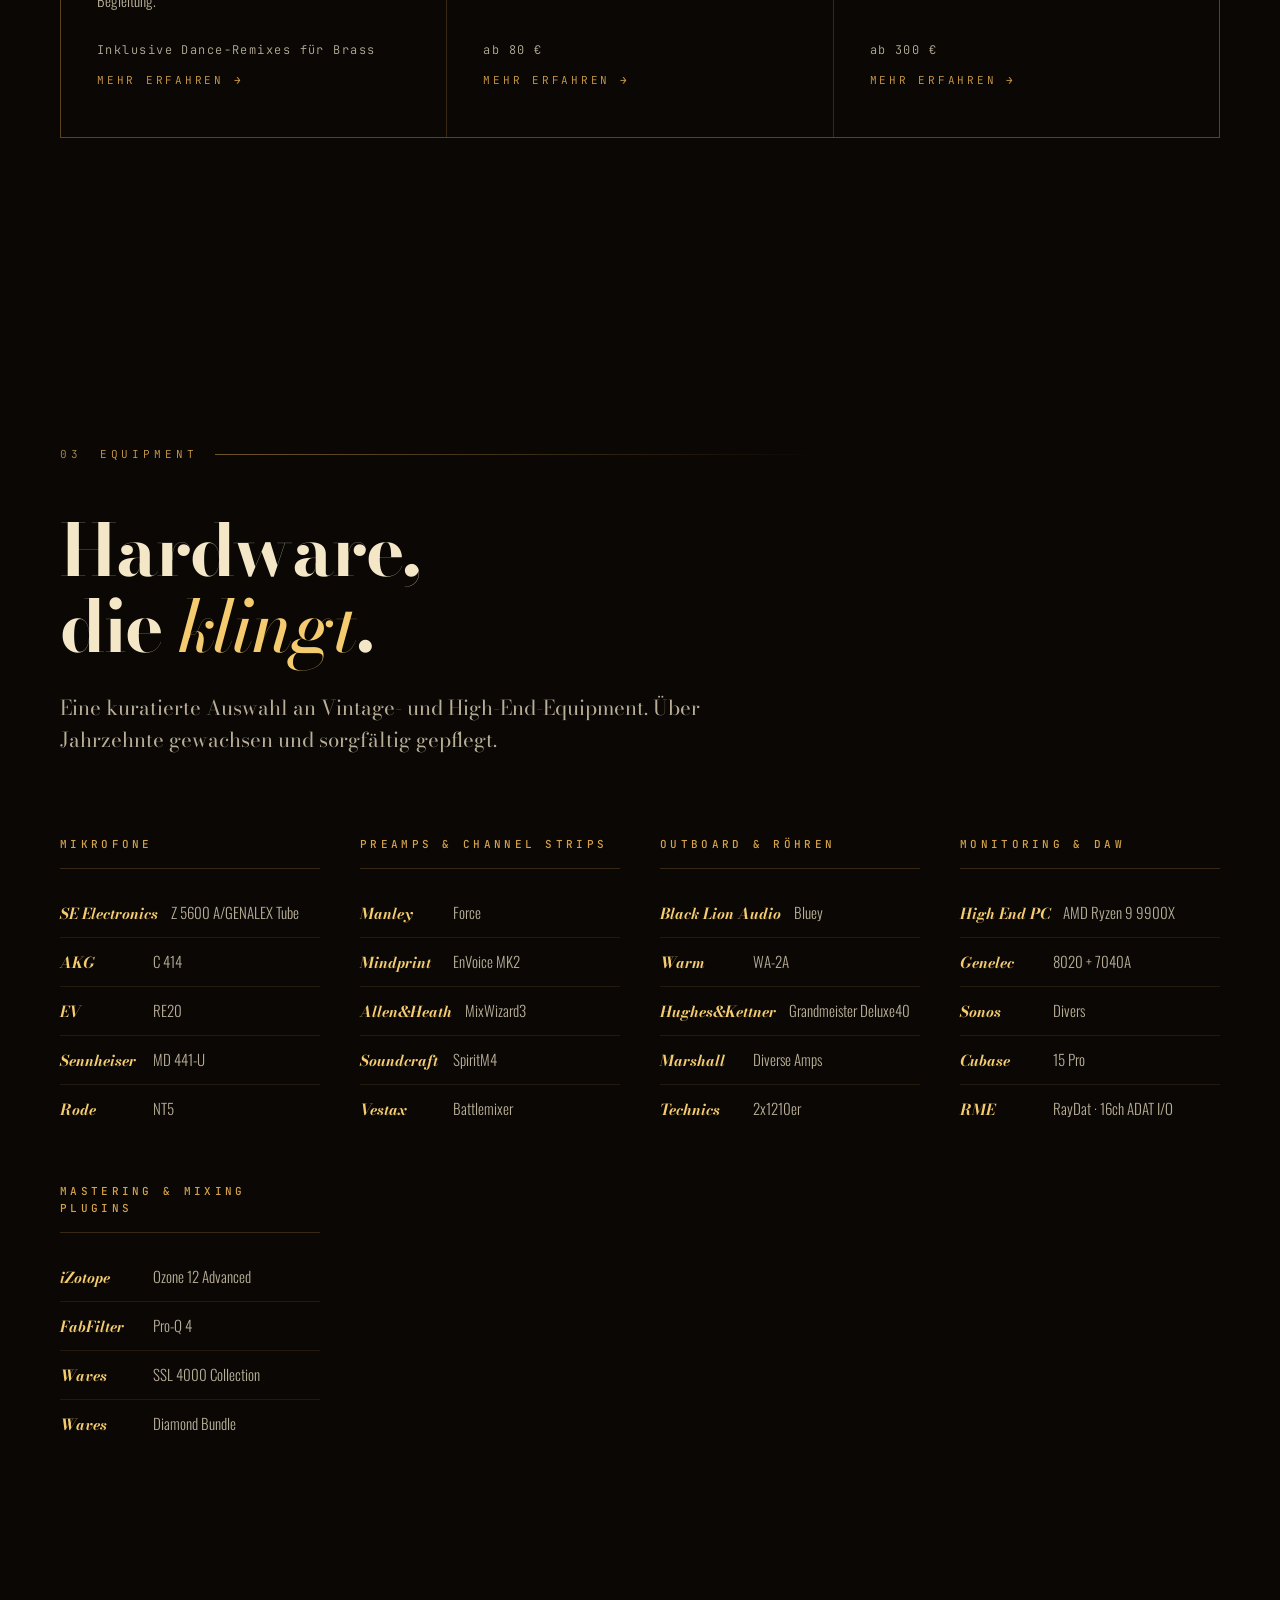
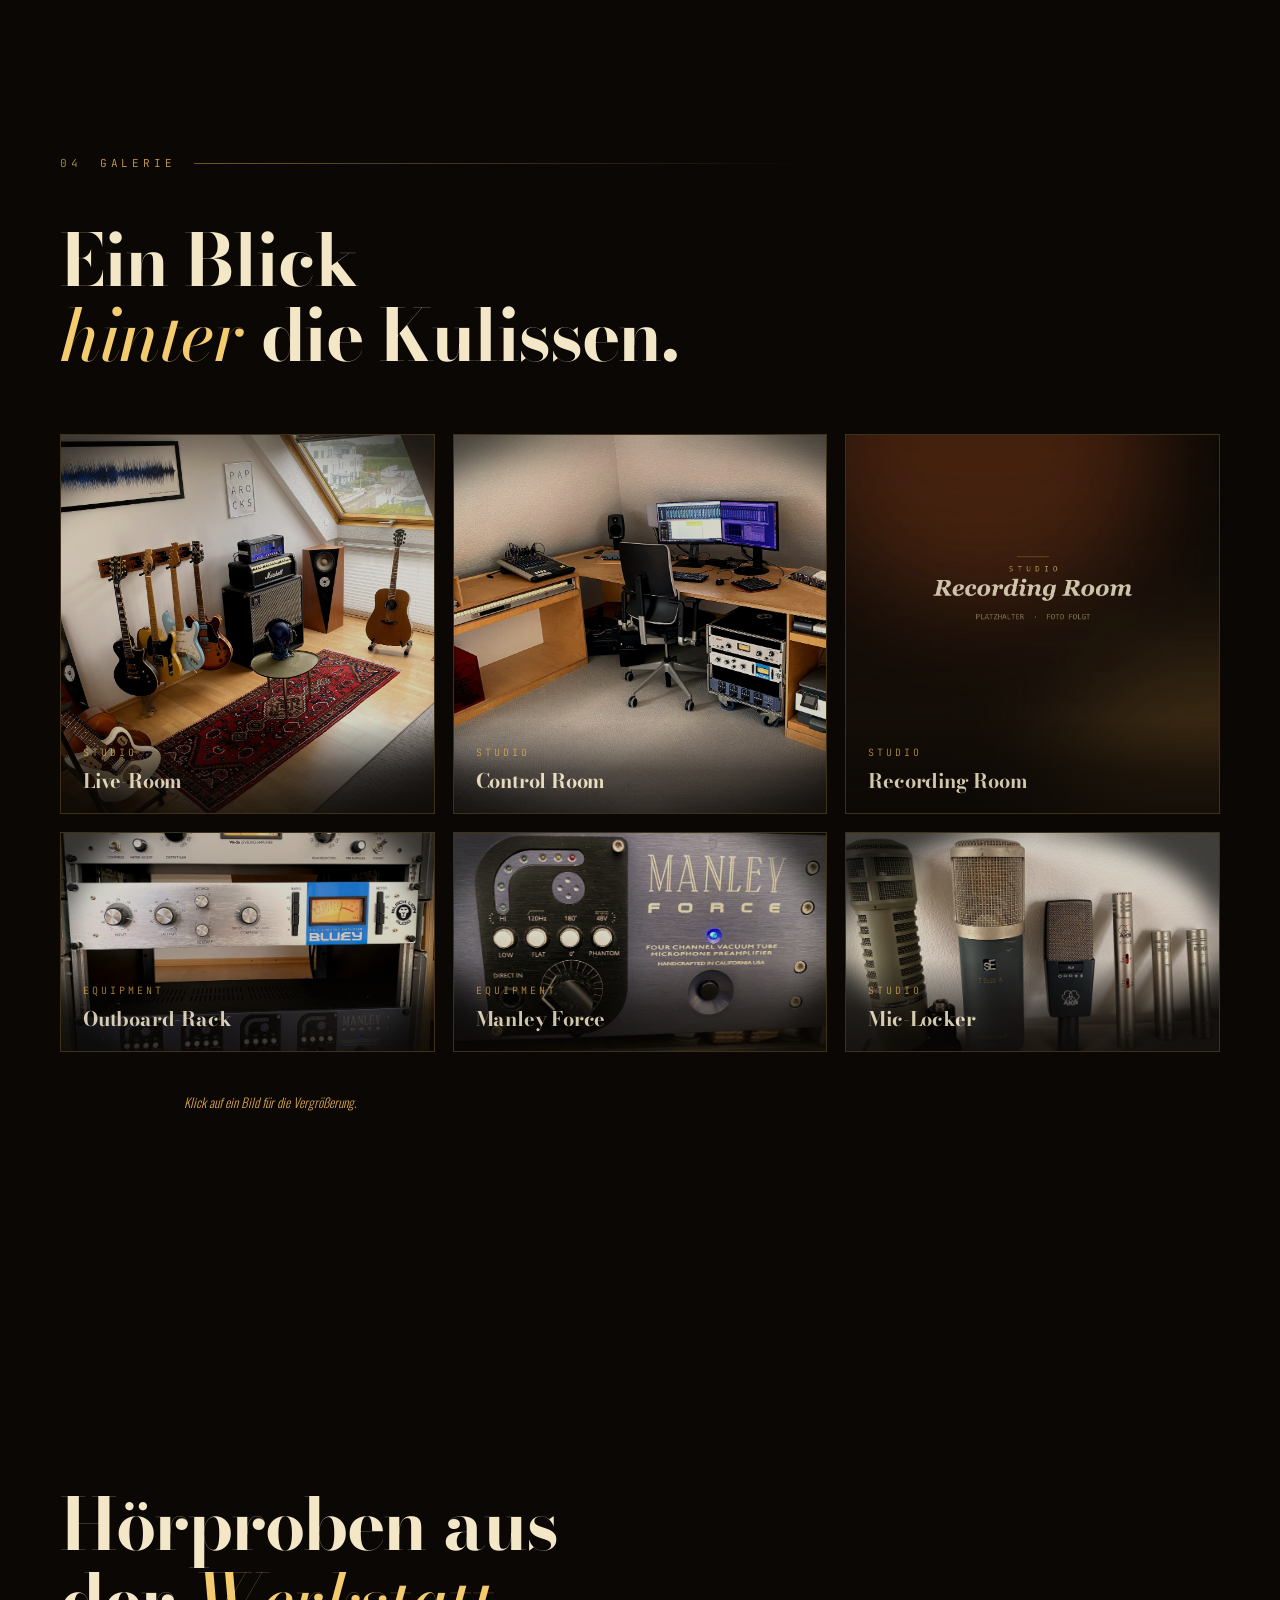
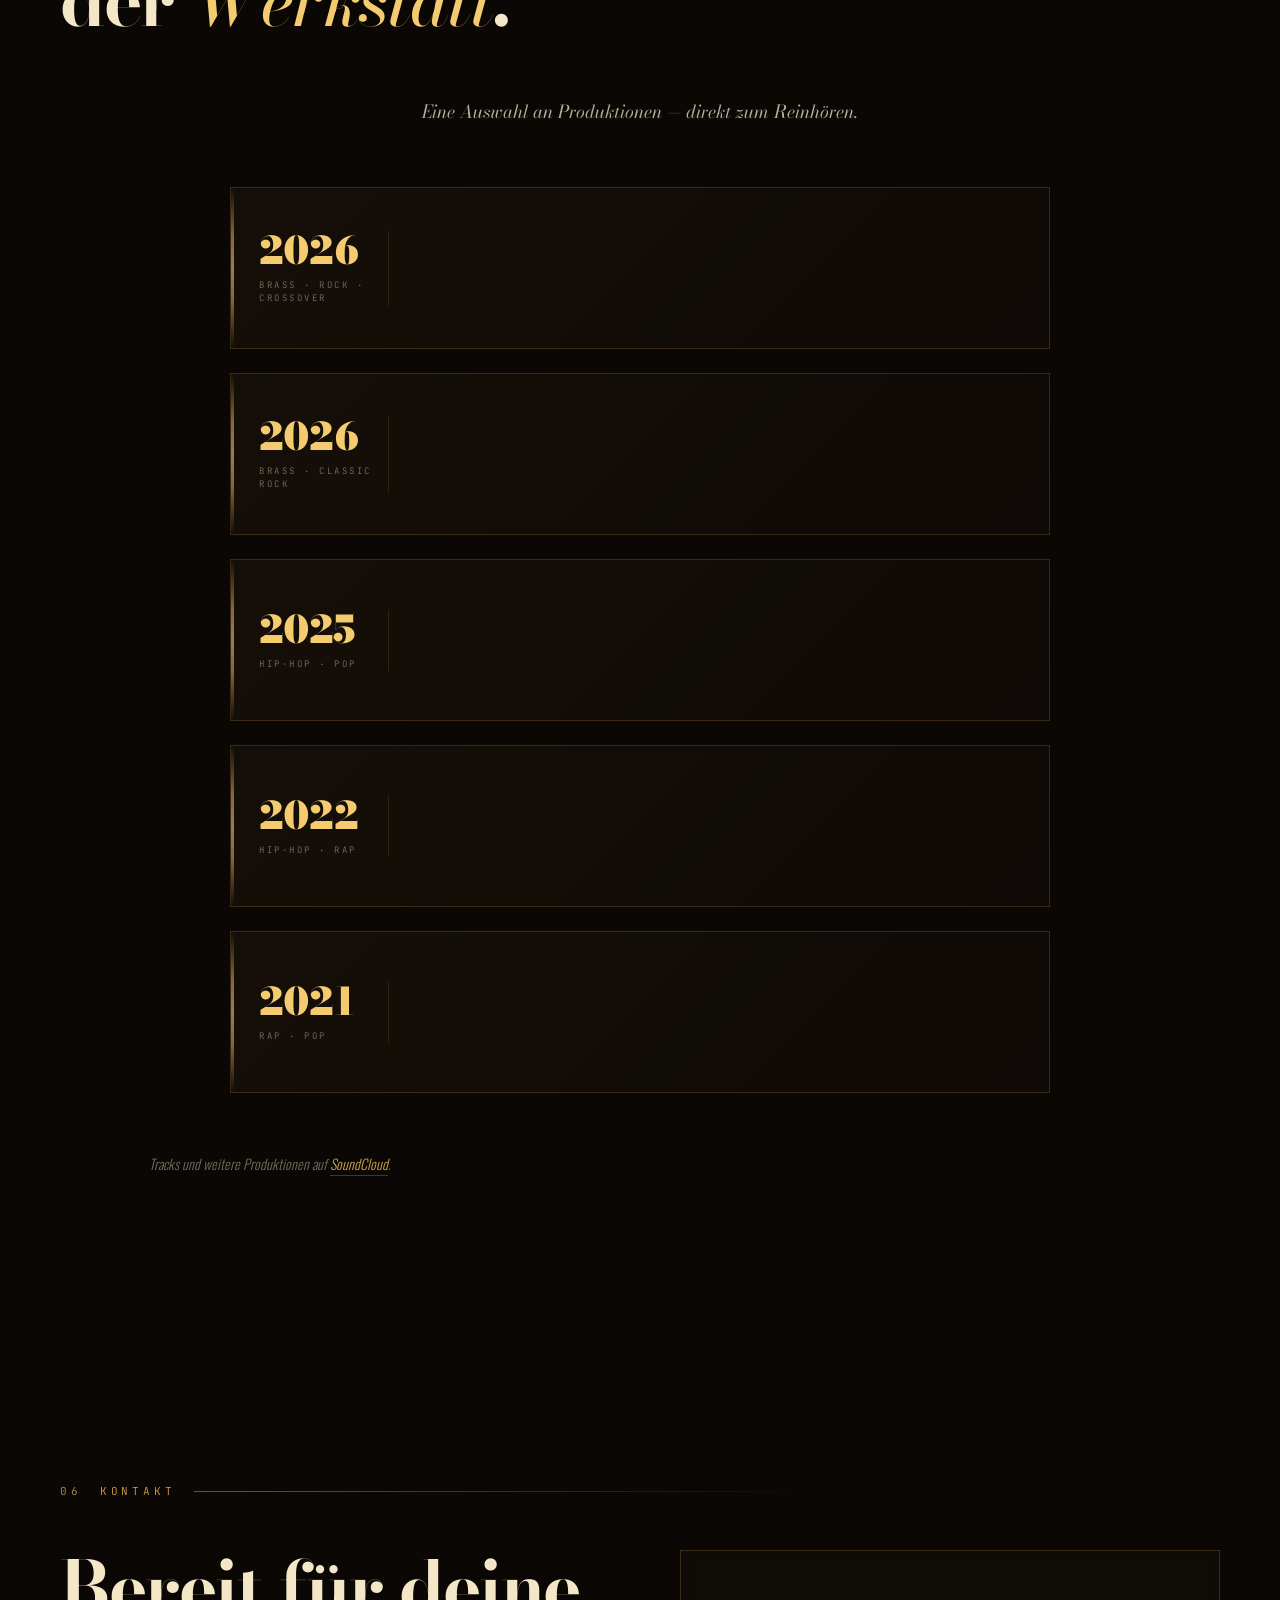
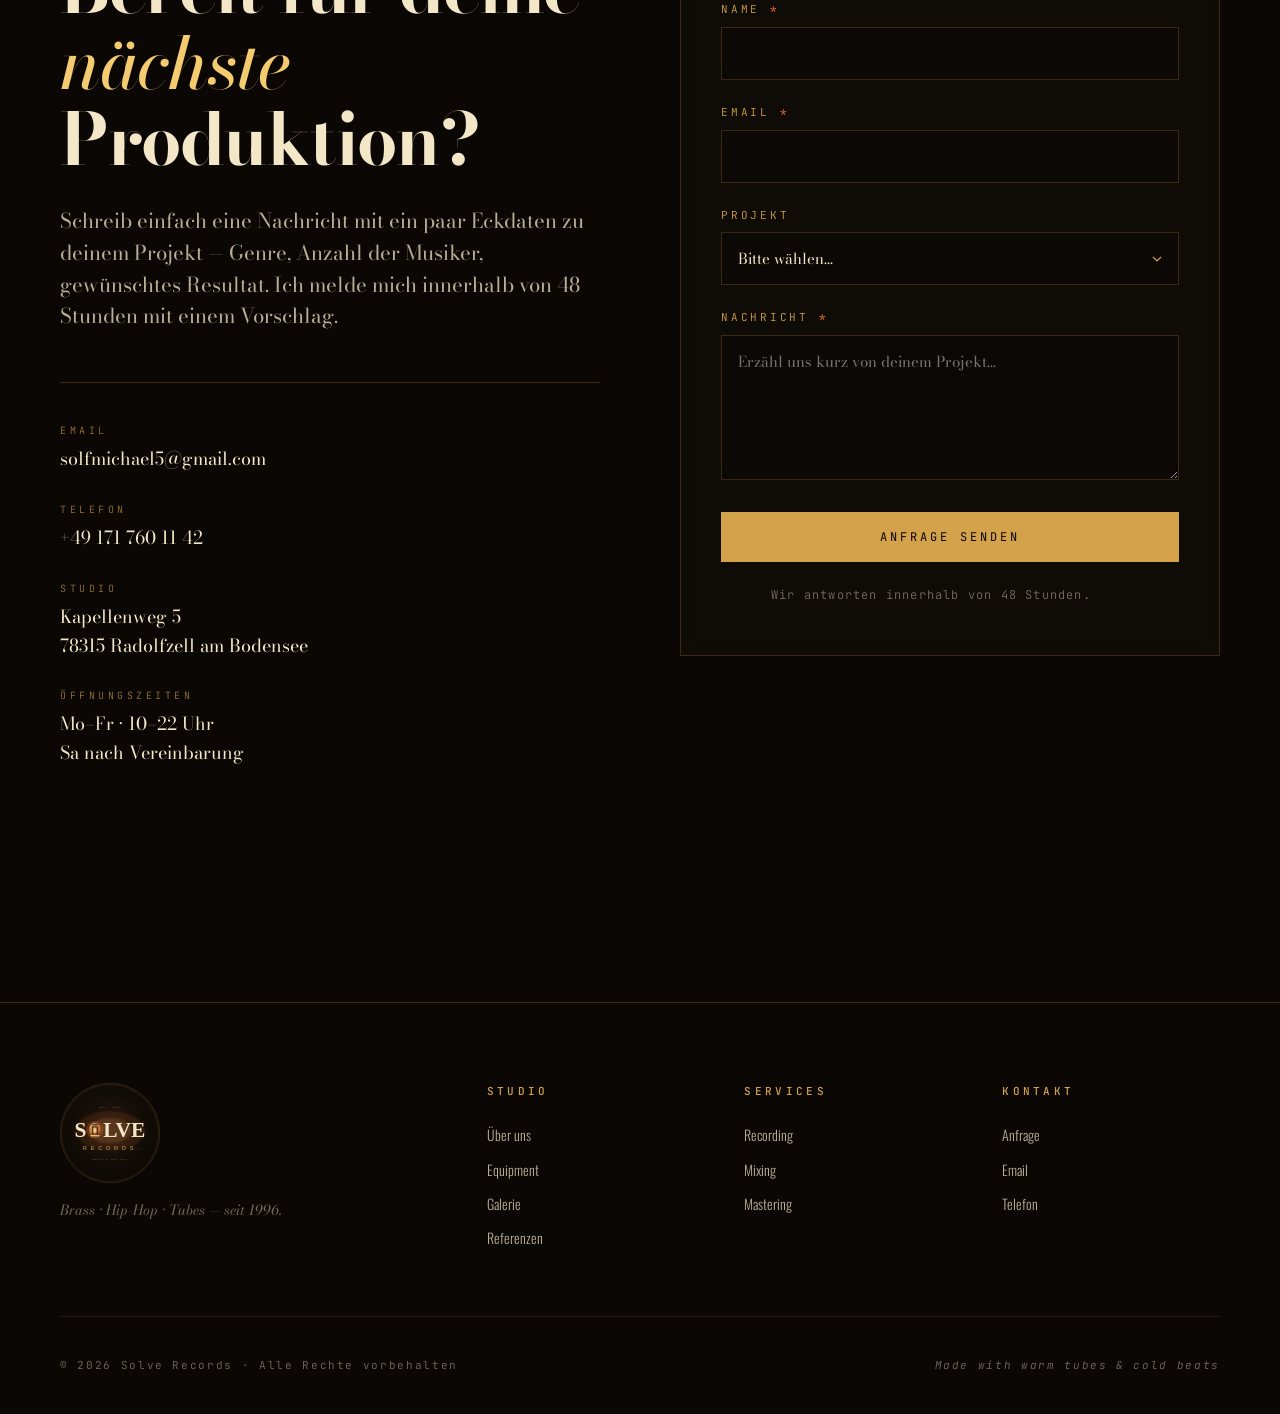
==== commit 5fe87d2c: "Nav alignment, compact nav 901-1279px, three service cards - Nav (desktop >= 901px): menu items on t" ====
--- a/index.html
+++ b/index.html
@@ -1,622 +1,617 @@
-<!DOCTYPE html>
-<html lang="de">
-<head>
-<meta charset="UTF-8">
-<meta name="viewport" content="width=device-width, initial-scale=1.0">
-<title>Solve Records — Brass &amp; Hip-Hop · Recording Studio seit 1996</title>
-<meta name="description" content="Solve Records ist ein Recording Studio mit Fokus auf Brass- und Hip-Hop-Produktionen. Hochwertiges analoges Röhren-Equipment, gegründet 1996.">
-<meta name="theme-color" content="#0a0705">
-<link rel="canonical" href="https://solve-records.github.io/solve-records/">
-
-<!-- Open Graph -->
-<meta property="og:title" content="Solve Records — Brass &amp; Hip-Hop">
-<meta property="og:description" content="Recording Studio mit Fokus auf Brass und Hip-Hop. Analoges Röhren-Equipment seit 1996.">
-<meta property="og:type" content="website">
-<meta property="og:url" content="https://solve-records.github.io/solve-records/">
-<meta property="og:image" content="https://solve-records.github.io/solve-records/assets/og-image.png">
-
-<link rel="icon" type="image/svg+xml" href="assets/profile.svg">
-<link rel="apple-touch-icon" href="assets/og-image.png">
-
-<link rel="preconnect" href="https://fonts.googleapis.com">
-<link rel="preconnect" href="https://fonts.gstatic.com" crossorigin>
-<link href="https://fonts.googleapis.com/css2?family=Bodoni+Moda:ital,opsz,wght@0,6..96,400;0,6..96,500;0,6..96,700;0,6..96,900;1,6..96,400&family=Oswald:wght@200;300;400;500;600;700&family=JetBrains+Mono:wght@300;400;500&display=swap" rel="stylesheet">
-
-<link rel="stylesheet" href="styles.css">
-
-<!-- Strukturierte Daten (schema.org kennt keinen Typ RecordingStudio, daher LocalBusiness).
-     Adresse, Telefon und E-Mail stehen öffentlich im Kontaktbereich der Seite. -->
-<script type="application/ld+json">
-{
-  "@context": "https://schema.org",
-  "@type": "LocalBusiness",
-  "name": "Solve Records",
-  "url": "https://solve-records.github.io/solve-records/",
-  "image": "https://solve-records.github.io/solve-records/assets/og-image.png",
-  "description": "Recording Studio mit Fokus auf Brass- und Hip-Hop-Produktionen: Recording, Mixing, Mastering, Production und Raumakustik. Analoges Röhren-Equipment, gegründet 1996.",
-  "foundingDate": "1996",
-  "areaServed": "Bodensee",
-  "founder": { "@type": "Person", "name": "Michael Solf" },
-  "address": {
-    "@type": "PostalAddress",
-    "streetAddress": "Kapellenweg 5",
-    "postalCode": "78315",
-    "addressLocality": "Radolfzell am Bodensee",
-    "addressCountry": "DE"
-  },
-  "telephone": "+491717601142",
-  "email": "solfmichael5@gmail.com"
-}
-</script>
-</head>
-<body>
-
-<!-- Filmkorn-Overlay -->
-<div class="grain" aria-hidden="true"></div>
-
-<!-- ===== NAVIGATION ===== -->
-<nav class="nav">
-  <div class="nav-inner">
-    <a href="#top" class="nav-brand">
-      <span class="brand-mark">SR</span>
-      <span class="brand-divider"></span>
-      <span class="brand-text">Solve Records</span>
-    </a>
-    <button class="nav-toggle" aria-label="Menü öffnen" aria-expanded="false">
-      <span></span><span></span><span></span>
-    </button>
-    <ul class="nav-links">
-      <li><a href="#studio">Studio</a></li>
-      <li><a href="#services">Services</a></li>
-      <li><a href="#equipment">Equipment</a></li>
-      <li><a href="#galerie">Galerie</a></li>
-      <li><a href="#works">Referenzen</a></li>
-      <li><a href="tools/">Tools</a></li>
-      <li><a href="raumakustik/">Raumakustik</a></li>
-      <li><a href="#kontakt" class="nav-cta">Kontakt</a></li>
-    </ul>
-  </div>
-</nav>
-
-<!-- ===== HERO ===== -->
-<header id="top" class="hero">
-  <div class="hero-bg">
-    <div class="hero-glow"></div>
-    <div class="hero-glow hero-glow-2"></div>
-  </div>
-
-  <div class="hero-content">
-    <div class="hero-est reveal">
-      <span class="bar"></span>
-      <span>EST · 1996</span>
-      <span class="sep">◆</span>
-      <span>BRASS &amp; HIP-HOP</span>
-      <span class="bar"></span>
-    </div>
-
-    <div class="hero-logo reveal">
-      <img src="assets/logo.svg" alt="Solve Records Logo" />
-    </div>
-
-    <p class="hero-tagline reveal">
-      where <em>brass</em> meets <em>hip-hop</em><br>
-      <span class="hero-sub">— captured through glowing glass</span>
-    </p>
-
-    <div class="hero-cta reveal">
-      <a href="#kontakt" class="btn btn-primary">Studio buchen</a>
-      <a href="#works" class="btn btn-ghost">Referenzen anhören</a>
-    </div>
-  </div>
-
-  <a href="#studio" class="hero-scroll" aria-label="Nach unten scrollen">
-    <span class="scroll-line"></span>
-    <span class="scroll-text">SCROLL</span>
-  </a>
-</header>
-
-<!-- ===== STUDIO / ABOUT ===== -->
-<section id="studio" class="section section-studio">
-  <div class="container">
-    <div class="section-head reveal">
-      <span class="section-num">01</span>
-      <span class="section-label">DAS STUDIO</span>
-      <span class="section-line"></span>
-    </div>
-
-    <div class="studio-grid">
-      <div class="studio-text reveal">
-        <h2 class="h-display">
-          Wo der warme Ton<br>
-          der <em>Röhren</em> auf<br>
-          den Beat trifft.
-        </h2>
-        <p class="lead">
-          Seit 1996 produziere ich mit einer Leidenschaft, die zwei Welten verbindet, die selten zusammenkommen — die Wärme klassischer Brass-Arrangements und die Energie zeitgenössischer Hip-Hop-Produktionen.
-        </p>
-        <p>
-          Mein Studio ist auf hochwertige analoge Signalketten ausgelegt. Vintage-Röhrenpreamps, klassische Großmembranmikrofone und sorgfältig gepflegtes Outboard-Gear formen einen Klang, der in der digitalen Landschaft heute kaum noch zu finden ist. Charakter statt Kompromiss.
-        </p>
-        <p>
-          Egal ob Solo-Trompete, Posaunen Chor, eine Bigband-Section oder Rap-Vocals über fetten Drums — ich hole das Beste aus jedem Take. Mit Geduld, Erfahrung und einem Equipment, das seinen Klang über Jahrzehnte verfeinert hat.
-        </p>
-      </div>
-
-      <div class="studio-stats reveal">
-        <div class="stat">
-          <span class="stat-num">30</span>
-          <span class="stat-label">Jahre<br>im Geschäft</span>
-        </div>
-        <div class="stat">
-          <span class="stat-num">60+</span>
-          <span class="stat-label">Veröffentlichte<br>Produktionen</span>
-        </div>
-        <div class="stat">
-          <span class="stat-num">∞</span>
-          <span class="stat-label">Stunden<br>Röhrenglühen</span>
-        </div>
-      </div>
-    </div>
-       <!-- ===== DER MENSCH DAHINTER ===== -->
-    <div class="founder reveal">
-      <div class="founder-image-wrap">
-        <img src="assets/michael-portrait.jpeg" alt="Michael Solf — Solve Records" class="founder-image" loading="lazy">
-        <div class="founder-glow"></div>
-      </div>
-      <div class="founder-text">
-        <span class="founder-eyebrow">Der Mensch hinter dem Studio</span>
-        <h3 class="founder-name">Michael Solf</h3>
-        <p class="founder-bio">
-          Hi, ich bin Michael — Engineer, Musiker und der Mensch hinter Solve Records. Seit 1996 produziere ich Brass, Hip-Hop und Rock. Die hybride Mischung aus analoger Wärme, digitaler Präzision und viel Liebe zum Detail ist mein Schlüssel. Wenn ich nicht hinter dem Pult sitze, spiele ich derzeit mit Outta Office und der Froschenkapelle.
-        </p>
-        <p class="founder-cta">
-          <span class="founder-line"></span>
-          <a href="#kontakt">Schreib mir gerne</a>
-        </p>
-      </div>
-    </div> 
-  </div>
-</section>
-
-<!-- ===== SERVICES ===== -->
-<section id="services" class="section section-services">
-  <div class="container">
-    <div class="section-head reveal">
-      <span class="section-num">02</span>
-      <span class="section-label">SERVICES</span>
-      <span class="section-line"></span>
-    </div>
-
-    <h2 class="h-display section-title reveal">
-      Vom ersten Take<br>bis zum Master.
-    </h2>
-
-    <div class="services-grid">
-      <a class="service-card reveal" href="services/recording-mixing-production/">
-        <div class="service-icon">
-          <svg viewBox="0 0 40 40" fill="none">
-            <circle cx="20" cy="20" r="18" stroke="currentColor" stroke-width="1.2"/>
-            <circle cx="20" cy="20" r="6" fill="currentColor"/>
-            <circle cx="20" cy="20" r="2" fill="#0a0705"/>
-          </svg>
-        </div>
-        <h3>Recording</h3>
-        <p>Tracking von Solo-Instrumenten, Brass-Sections, Vocals und kompletten Live-Bands. Klassische Mikrofonierung mit handgewählten Preamps.</p>
-      </a>
-
-      <a class="service-card reveal" href="services/recording-mixing-production/">
-        <div class="service-icon">
-          <svg viewBox="0 0 40 40" fill="none">
-            <rect x="6" y="6" width="28" height="28" stroke="currentColor" stroke-width="1.2" rx="2"/>
-            <line x1="6" y1="14" x2="34" y2="14" stroke="currentColor" stroke-width="0.8"/>
-            <line x1="6" y1="22" x2="34" y2="22" stroke="currentColor" stroke-width="0.8"/>
-            <line x1="6" y1="30" x2="34" y2="30" stroke="currentColor" stroke-width="0.8"/>
-            <circle cx="12" cy="14" r="1.5" fill="currentColor"/>
-            <circle cx="22" cy="22" r="1.5" fill="currentColor"/>
-            <circle cx="28" cy="30" r="1.5" fill="currentColor"/>
-          </svg>
-        </div>
-        <h3>Mixing</h3>
-        <p>Hybrid-Mixing über analoge Summierung. Ich kombiniere digitale Präzision mit dem Charakter klassischer Outboard-Hardware.</p>
-      </a>
-
-      <a class="service-card reveal" href="services/mastering/">
-        <div class="service-icon">
-          <svg viewBox="0 0 40 40" fill="none">
-            <path d="M8 30 L8 20 L14 20 L18 14 L22 26 L26 18 L32 18 L32 30" stroke="currentColor" stroke-width="1.2" fill="none" stroke-linejoin="round"/>
-            <line x1="6" y1="34" x2="34" y2="34" stroke="currentColor" stroke-width="1.2"/>
-          </svg>
-        </div>
-        <h3>Mastering</h3>
-        <p>Finishing für Vinyl, Streaming und CD. Auf den Punkt gebracht, ohne den Charakter der Produktion zu opfern.</p>
-      </a>
-
-      <a class="service-card reveal" href="services/recording-mixing-production/">
-        <div class="service-icon">
-          <svg viewBox="0 0 40 40" fill="none">
-            <path d="M12 8 L20 8 L20 28 Q20 32 16 32 Q12 32 12 28 Q12 24 16 24 L20 24" stroke="currentColor" stroke-width="1.2" fill="none"/>
-            <path d="M28 12 L28 24" stroke="currentColor" stroke-width="1.2"/>
-            <circle cx="28" cy="12" r="2" stroke="currentColor" stroke-width="1.2" fill="none"/>
-          </svg>
-        </div>
-        <h3>Production</h3>
-        <p>Co-Production, Arrangement und kreative Begleitung. Von der ersten Skizze bis zum fertigen Track — konsequent aus einer Hand.</p>
-      </a>
-
-      <a class="service-card service-card-wide reveal" href="raumakustik/">
-        <div class="service-icon">
-          <svg viewBox="0 0 40 40" fill="none">
-            <rect x="6" y="8" width="28" height="24" stroke="currentColor" stroke-width="1.2" rx="2"/>
-            <path d="M12 20 Q15 14 18 20 T24 20 T30 20" stroke="currentColor" stroke-width="1.2" fill="none"/>
-            <line x1="6" y1="27" x2="34" y2="27" stroke="currentColor" stroke-width="0.8"/>
-          </svg>
-        </div>
-        <h3>Raumakustik</h3>
-        <p>Raumvermessung und Verkleidungsplanung, DIY oder mit externen Anbietern, auch für Büros und Wohnräume</p>
-      </a>
-    </div>
-  </div>
-</section>
-
-<!-- ===== EQUIPMENT ===== -->
-<section id="equipment" class="section section-equipment">
-  <div class="container">
-    <div class="section-head reveal">
-      <span class="section-num">03</span>
-      <span class="section-label">EQUIPMENT</span>
-      <span class="section-line"></span>
-    </div>
-
-    <div class="equipment-intro reveal">
-      <h2 class="h-display">
-        Hardware,<br>
-        die <em>klingt</em>.
-      </h2>
-      <p class="lead">
-        Eine kuratierte Auswahl an Vintage- und High-End-Equipment. Über Jahrzehnte gewachsen und sorgfältig gepflegt.
-      </p>
-    </div>
-
-  <div class="equipment-grid">
-      <div class="eq-category reveal">
-        <h4 class="eq-cat-title">Mikrofone</h4>
-        <ul class="eq-list">
-          <li><span>SE Electronics</span> Z 5600 A/GENALEX Tube </li>
-          <li><span>AKG</span> C 414</li>
-          <li><span>EV</span> RE20 </li>
-          <li><span>Sennheiser</span> MD 441-U </li>
-          <li><span>Rode</span> NT5 </li>
-        </ul>
-      </div>
-
-      <div class="eq-category reveal">
-        <h4 class="eq-cat-title">Preamps &amp; Channel Strips</h4>
-        <ul class="eq-list">
-          <li><span>Manley</span> Force</li>
-          <li><span>Mindprint</span> EnVoice MK2</li>
-          <li><span>Allen&Heath</span> MixWizard3</li>
-          <li><span>Soundcraft</span> SpiritM4</li>
-          <li><span>Vestax</span> Battlemixer</li>
-        </ul>
-      </div>
-
-      <div class="eq-category reveal">
-        <h4 class="eq-cat-title">Outboard &amp; Röhren</h4>
-        <ul class="eq-list">
-          <li><span>Black Lion Audio</span> Bluey</li>
-          <li><span>Warm</span> WA-2A</li>
-          <li><span>Hughes&Kettner</span> Grandmeister Deluxe40</li>
-          <li><span>Marshall</span> Diverse Amps</li>
-          <li><span>Technics</span> 2x1210er</li>
-        </ul>
-      </div>
-
-      <div class="eq-category reveal">
-        <h4 class="eq-cat-title">Monitoring &amp; DAW</h4>
-        <ul class="eq-list">
-          <li><span> High End PC</span> AMD Ryzen 9 9900X</li>
-          <li><span>Genelec</span> 8020 + 7040A</li>
-          <li><span>Sonos</span> Divers</li>
-          <li><span>Cubase</span> 15 Pro</li>
-          <li><span>RME</span> RayDat · 16ch ADAT I/O </li>
-        </ul>
-      </div>
-
-      <div class="eq-category reveal">
-        <h4 class="eq-cat-title">Mastering &amp; Mixing Plugins</h4>
-        <ul class="eq-list">
-          <li><span>iZotope</span> Ozone 12 Advanced</li>
-          <li><span>FabFilter</span> Pro-Q 4</li>
-          <li><span>Waves</span> SSL 4000 Collection</li>
-          <li><span>Waves</span> Diamond Bundle</li>
-        </ul>
-      </div>
-    </div>
-  </div>
-</section>
-
-<!-- ===== GALERIE ===== -->
-<section id="galerie" class="section section-gallery">
-  <div class="container">
-    <div class="section-head reveal">
-      <span class="section-num">04</span>
-      <span class="section-label">GALERIE</span>
-      <span class="section-line"></span>
-    </div>
-
-    <h2 class="h-display section-title reveal">
-      Ein Blick<br>
-      <em>hinter</em> die Kulissen.
-    </h2>
-
-    <div class="gallery-grid">
-      <a class="gallery-item gallery-tile-1 reveal" href="assets/gallery/studio-live-room.jpg" data-caption="Live-Room mit Gitarrensammlung und Marshall-Setup">
-        <img src="assets/gallery/studio-live-room.jpg" alt="Studio Live-Room" loading="lazy">
-        <div class="gallery-overlay">
-          <span class="gallery-label">Studio</span>
-          <span class="gallery-title">Live-Room</span>
-        </div>
-      </a>
-
-      <a class="gallery-item gallery-tile-2 reveal" href="assets/gallery/studio-control-room.jpg" data-caption="Control Room mit Genelec Monitoring und Cubase">
-        <img src="assets/gallery/studio-control-room.jpg" alt="Control Room" loading="lazy">
-        <div class="gallery-overlay">
-          <span class="gallery-label">Studio</span>
-          <span class="gallery-title">Control Room</span>
-        </div>
-      </a>
-
-      <a class="gallery-item gallery-tile-3 reveal" href="assets/gallery/studio-recording-room.jpg" data-caption="Recording Room">
-        <img src="assets/gallery/studio-recording-room.jpg" alt="Recording Room" loading="lazy">
-        <div class="gallery-overlay">
-          <span class="gallery-label">Studio</span>
-          <span class="gallery-title">Recording Room</span>
-        </div>
-      </a>
-
-      <a class="gallery-item gallery-tile-4 reveal" href="assets/gallery/equipment-rack.jpg" data-caption="Outboard-Rack: Warm Audio WA-2A, Black Lion Bluey, Manley Force">
-        <img src="assets/gallery/equipment-rack.jpg" alt="Outboard-Rack" loading="lazy">
-        <div class="gallery-overlay">
-          <span class="gallery-label">Equipment</span>
-          <span class="gallery-title">Outboard-Rack</span>
-        </div>
-      </a>
-
-      <a class="gallery-item gallery-tile-5 reveal" href="assets/gallery/equipment-manley.jpg" data-caption="Manley Force — Four Channel Vacuum Tube Microphone Preamplifier">
-        <img src="assets/gallery/equipment-manley.jpg" alt="Manley Force Detail" loading="lazy">
-        <div class="gallery-overlay">
-          <span class="gallery-label">Equipment</span>
-          <span class="gallery-title">Manley Force</span>
-        </div>
-      </a>
-
-      <a class="gallery-item gallery-tile-6 reveal" href="assets/gallery/studio-mics.jpg" data-caption="Mic-Locker: EV RE20, sE Z5600A, AKG C414 XLS, AKG C451 B, Røde NT5">
-        <img src="assets/gallery/studio-mics.jpg" alt="Mikrofon-Sammlung" loading="lazy">
-        <div class="gallery-overlay">
-          <span class="gallery-label">Studio</span>
-          <span class="gallery-title">Mic-Locker</span>
-        </div>
-      </a>
-    </div>
-
-    <p class="gallery-note reveal">
-      <em>Klick auf ein Bild für die Vergrößerung.</em>
-    </p>
-  </div>
-</section>
-
-<!-- ===== LIGHTBOX ===== -->
-<div class="lightbox" id="lightbox" aria-hidden="true">
-  <button class="lightbox-close" aria-label="Schließen">×</button>
-  <button class="lightbox-prev" aria-label="Vorheriges Bild">‹</button>
-  <button class="lightbox-next" aria-label="Nächstes Bild">›</button>
-  <div class="lightbox-content">
-    <img class="lightbox-image" src="" alt="">
-    <div class="lightbox-caption"></div>
-  </div>
-</div>
-
-<!-- ===== WORKS / PORTFOLIO ===== -->
-<section id="works" class="section section-works">
-  <div class="container">
-    <div class="section-head reveal">
-      <span class="section-num">05</span>
-      <span class="section-label">REFERENZEN</span>
-      <span class="section-line"></span>
-    </div>
-
-    <h2 class="h-display section-title reveal">
-      Hörproben aus<br>der <em>Werkstatt</em>.
-    </h2>
-
-    <p class="works-intro reveal">
-      Eine Auswahl an Produktionen — direkt zum Reinhören.
-    </p>
-
-<!-- ===== AUDIO-REFERENZEN ===== -->
-<div class="works-audio reveal">
-<div class="audio-list">
-<!-- The Rock Frog Orchestra — Pretender x Last Resort -->
-<div class="audio-item">
-<div class="audio-meta">
-<span class="audio-year">2026</span>
-<span class="audio-genre">Brass · Rock · Crossover</span>
-</div>
-<div class="audio-embed">
-<iframe width="100%" height="120" scrolling="no" frameborder="no" allow="autoplay"
-src="https://w.soundcloud.com/player/?url=https%3A//api.soundcloud.com/tracks/soundcloud%253Atracks%253A2316157430&color=%23d4a24a&inverse=true&auto_play=false&show_user=true&visual=false">
-</iframe>
-</div>
-</div>
-
-<!-- The Rock Frog Orchestra — Don't stop me now -->
-<div class="audio-item">
-<div class="audio-meta">
-<span class="audio-year">2026</span>
-<span class="audio-genre">Brass · Classic Rock</span>
-</div>
-<div class="audio-embed">
-<iframe width="100%" height="120" scrolling="no" frameborder="no" allow="autoplay"
-src="https://w.soundcloud.com/player/?url=https%3A//api.soundcloud.com/tracks/soundcloud%253Atracks%253A2316592109&color=%23d4a24a&inverse=true&auto_play=false&show_user=true&visual=false">
-</iframe>
-</div>
-</div>
-
-<!-- Flo Ritzi — LAZER-BEAM GO! -->
-<div class="audio-item">
-<div class="audio-meta">
-<span class="audio-year">2025</span>
-<span class="audio-genre">Hip-Hop · Pop</span>
-</div>
-<div class="audio-embed">
-<iframe width="100%" height="120" scrolling="no" frameborder="no" allow="autoplay"
-src="https://w.soundcloud.com/player/?url=https%3A//api.soundcloud.com/tracks/soundcloud%253Atracks%253A1860789555&color=%23d4a24a&inverse=true&auto_play=false&show_user=true&visual=false">
-</iframe>
-</div>
-</div>
-
-<!-- Outta Office — Rap Passion -->
-<div class="audio-item">
-<div class="audio-meta">
-<span class="audio-year">2022</span>
-<span class="audio-genre">Hip-Hop · Rap</span>
-</div>
-<div class="audio-embed">
-<iframe width="100%" height="120" scrolling="no" frameborder="no" allow="autoplay"
-src="https://w.soundcloud.com/player/?url=https%3A//api.soundcloud.com/tracks/soundcloud%253Atracks%253A2316160580&color=%23d4a24a&inverse=true&auto_play=false&show_user=true&visual=false">
-</iframe>
-</div>
-</div>
-
-<!-- Outta Office — Keine Liebe -->
-<div class="audio-item">
-<div class="audio-meta">
-<span class="audio-year">2021</span>
-<span class="audio-genre">Rap · Pop</span>
-</div>
-<div class="audio-embed">
-<iframe width="100%" height="120" scrolling="no" frameborder="no" allow="autoplay"
-src="https://w.soundcloud.com/player/?url=https%3A//api.soundcloud.com/tracks/soundcloud%253Atracks%253A872791891&color=%23d4a24a&inverse=true&auto_play=false&show_user=true&visual=false">
-</iframe>
-</div>
-</div>
-</div>
-      <p class="works-note reveal">
-        Tracks und weitere Produktionen auf <a href="https://soundcloud.com/rockfrogorchestra" target="_blank" rel="noopener">SoundCloud</a>.
-      </p>
-    </div>
-  </div>
-</section>
-
-<!-- ===== KONTAKT ===== -->
-<section id="kontakt" class="section section-contact">
-  <div class="container">
-    <div class="section-head reveal">
-      <span class="section-num">06</span>
-      <span class="section-label">KONTAKT</span>
-      <span class="section-line"></span>
-    </div>
-
-    <div class="contact-grid">
-      <div class="contact-text reveal">
-        <h2 class="h-display">
-          Bereit für deine<br>
-          <em>nächste</em><br>
-          Produktion?
-        </h2>
-        <p class="lead">
-          Schreib einfach eine Nachricht mit ein paar Eckdaten zu deinem Projekt — Genre, Anzahl der Musiker, gewünschtes Resultat. Ich melde mich innerhalb von 48 Stunden mit einem Vorschlag.
-        </p>
-
-        <div class="contact-info">
-          <div class="contact-item">
-            <span class="contact-label">EMAIL</span>
-            <a href="mailto:solfmichael5@gmail.com" class="contact-value">solfmichael5@gmail.com</a>
-          </div>
-          <div class="contact-item">
-            <span class="contact-label">TELEFON</span>
-            <a href="tel:+491717601142" class="contact-value">+49 171 760 11 42</a>
-          </div>
-          <div class="contact-item">
-            <span class="contact-label">STUDIO</span>
-            <span class="contact-value">Kapellenweg 5<br>78315 Radolfzell am Bodensee</span>
-          </div>
-          <div class="contact-item">
-            <span class="contact-label">ÖFFNUNGSZEITEN</span>
-            <span class="contact-value">Mo–Fr · 10–22 Uhr<br>Sa nach Vereinbarung</span>
-          </div>
-        </div>
-      </div>
-
-      <form class="contact-form reveal" onsubmit="handleSubmit(event)">
-        <div class="form-row">
-          <label for="name">Name <span class="req">*</span></label>
-          <input type="text" id="name" name="name" required>
-        </div>
-        <div class="form-row">
-          <label for="email">Email <span class="req">*</span></label>
-          <input type="email" id="email" name="email" required>
-        </div>
-        <div class="form-row">
-          <label for="projekt">Projekt</label>
-          <select id="projekt" name="projekt">
-            <option value="">Bitte wählen…</option>
-            <option>Recording — Solo / Duo</option>
-            <option>Recording — Band / Ensemble</option>
-            <option>Mixing</option>
-            <option>Mastering</option>
-            <option>Komplette Production</option>
-            <option>Anderes</option>
-          </select>
-        </div>
-        <div class="form-row">
-          <label for="nachricht">Nachricht <span class="req">*</span></label>
-          <textarea id="nachricht" name="nachricht" rows="5" required placeholder="Erzähl uns kurz von deinem Projekt…"></textarea>
-        </div>
-        <button type="submit" class="btn btn-primary form-submit">Anfrage senden</button>
-        <p class="form-note">Wir antworten innerhalb von 48 Stunden.</p>
-      </form>
-    </div>
-  </div>
-</section>
-
-<!-- ===== FOOTER ===== -->
-<footer class="footer">
-  <div class="container">
-    <div class="footer-top">
-      <div class="footer-brand">
-        <img src="assets/profile.svg" alt="Solve Records" class="footer-logo">
-        <p class="footer-tag">Brass · Hip-Hop · Tubes — seit 1996.</p>
-      </div>
-      <nav class="footer-nav">
-        <div class="footer-col">
-          <h5>Studio</h5>
-          <a href="#studio">Über uns</a>
-          <a href="#equipment">Equipment</a>
-          <a href="#galerie">Galerie</a>
-          <a href="#works">Referenzen</a>
-        </div>
-        <div class="footer-col">
-          <h5>Services</h5>
-          <a href="#services">Recording</a>
-          <a href="#services">Mixing</a>
-          <a href="#services">Mastering</a>
-        </div>
-        <div class="footer-col">
-          <h5>Kontakt</h5>
-          <a href="#kontakt">Anfrage</a>
-          <a href="mailto:solfmichael5@gmail.com">Email</a>
-          <a href="tel:+491717601142">Telefon</a>
-        </div>
-      </nav>
-    </div>
-    <div class="footer-bottom">
-      <span>© <span id="year"></span> Solve Records · Alle Rechte vorbehalten</span>
-      <span class="footer-meta">Made with warm tubes &amp; cold beats</span>
-    </div>
-  </div>
-</footer>
-
-<script src="script.js"></script>
-</body>
-</html>
+<!DOCTYPE html>
+<html lang="de">
+<head>
+<meta charset="UTF-8">
+<meta name="viewport" content="width=device-width, initial-scale=1.0">
+<title>Solve Records — Brass &amp; Hip-Hop · Recording Studio seit 1996</title>
+<meta name="description" content="Solve Records ist ein Recording Studio mit Fokus auf Brass- und Hip-Hop-Produktionen. Hochwertiges analoges Röhren-Equipment, gegründet 1996.">
+<meta name="theme-color" content="#0a0705">
+<link rel="canonical" href="https://solve-records.github.io/solve-records/">
+
+<!-- Open Graph -->
+<meta property="og:title" content="Solve Records — Brass &amp; Hip-Hop">
+<meta property="og:description" content="Recording Studio mit Fokus auf Brass und Hip-Hop. Analoges Röhren-Equipment seit 1996.">
+<meta property="og:type" content="website">
+<meta property="og:url" content="https://solve-records.github.io/solve-records/">
+<meta property="og:image" content="https://solve-records.github.io/solve-records/assets/og-image.png">
+
+<link rel="icon" type="image/svg+xml" href="assets/profile.svg">
+<link rel="apple-touch-icon" href="assets/og-image.png">
+
+<link rel="preconnect" href="https://fonts.googleapis.com">
+<link rel="preconnect" href="https://fonts.gstatic.com" crossorigin>
+<link href="https://fonts.googleapis.com/css2?family=Bodoni+Moda:ital,opsz,wght@0,6..96,400;0,6..96,500;0,6..96,700;0,6..96,900;1,6..96,400&family=Oswald:wght@200;300;400;500;600;700&family=JetBrains+Mono:wght@300;400;500&display=swap" rel="stylesheet">
+
+<link rel="stylesheet" href="styles.css">
+
+<!-- Strukturierte Daten (schema.org kennt keinen Typ RecordingStudio, daher LocalBusiness).
+     Adresse, Telefon und E-Mail stehen öffentlich im Kontaktbereich der Seite. -->
+<script type="application/ld+json">
+{
+  "@context": "https://schema.org",
+  "@type": "LocalBusiness",
+  "name": "Solve Records",
+  "url": "https://solve-records.github.io/solve-records/",
+  "image": "https://solve-records.github.io/solve-records/assets/og-image.png",
+  "description": "Recording Studio mit Fokus auf Brass- und Hip-Hop-Produktionen: Recording, Mixing, Mastering, Production und Raumakustik. Analoges Röhren-Equipment, gegründet 1996.",
+  "foundingDate": "1996",
+  "areaServed": "Bodensee",
+  "founder": { "@type": "Person", "name": "Michael Solf" },
+  "address": {
+    "@type": "PostalAddress",
+    "streetAddress": "Kapellenweg 5",
+    "postalCode": "78315",
+    "addressLocality": "Radolfzell am Bodensee",
+    "addressCountry": "DE"
+  },
+  "telephone": "+491717601142",
+  "email": "solfmichael5@gmail.com"
+}
+</script>
+</head>
+<body>
+
+<!-- Filmkorn-Overlay -->
+<div class="grain" aria-hidden="true"></div>
+
+<!-- ===== NAVIGATION ===== -->
+<nav class="nav">
+  <div class="nav-inner">
+    <a href="#top" class="nav-brand">
+      <span class="brand-mark">SR</span>
+      <span class="brand-divider"></span>
+      <span class="brand-text">Solve Records</span>
+    </a>
+    <button class="nav-toggle" aria-label="Menü öffnen" aria-expanded="false">
+      <span></span><span></span><span></span>
+    </button>
+    <ul class="nav-links">
+      <li><a href="#studio">Studio</a></li>
+      <li><a href="#services">Services</a></li>
+      <li><a href="#equipment">Equipment</a></li>
+      <li><a href="#galerie">Galerie</a></li>
+      <li><a href="#works">Referenzen</a></li>
+      <li><a href="tools/">Tools</a></li>
+      <li><a href="raumakustik/">Raumakustik</a></li>
+      <li><a href="#kontakt" class="nav-cta">Kontakt</a></li>
+    </ul>
+  </div>
+</nav>
+
+<!-- ===== HERO ===== -->
+<header id="top" class="hero">
+  <div class="hero-bg">
+    <div class="hero-glow"></div>
+    <div class="hero-glow hero-glow-2"></div>
+  </div>
+
+  <div class="hero-content">
+    <div class="hero-est reveal">
+      <span class="bar"></span>
+      <span>EST · 1996</span>
+      <span class="sep">◆</span>
+      <span>BRASS &amp; HIP-HOP</span>
+      <span class="bar"></span>
+    </div>
+
+    <div class="hero-logo reveal">
+      <img src="assets/logo.svg" alt="Solve Records Logo" />
+    </div>
+
+    <p class="hero-tagline reveal">
+      where <em>brass</em> meets <em>hip-hop</em><br>
+      <span class="hero-sub">— captured through glowing glass</span>
+    </p>
+
+    <div class="hero-cta reveal">
+      <a href="#kontakt" class="btn btn-primary">Studio buchen</a>
+      <a href="#works" class="btn btn-ghost">Referenzen anhören</a>
+    </div>
+  </div>
+
+  <a href="#studio" class="hero-scroll" aria-label="Nach unten scrollen">
+    <span class="scroll-line"></span>
+    <span class="scroll-text">SCROLL</span>
+  </a>
+</header>
+
+<!-- ===== STUDIO / ABOUT ===== -->
+<section id="studio" class="section section-studio">
+  <div class="container">
+    <div class="section-head reveal">
+      <span class="section-num">01</span>
+      <span class="section-label">DAS STUDIO</span>
+      <span class="section-line"></span>
+    </div>
+
+    <div class="studio-grid">
+      <div class="studio-text reveal">
+        <h2 class="h-display">
+          Wo der warme Ton<br>
+          der <em>Röhren</em> auf<br>
+          den Beat trifft.
+        </h2>
+        <p class="lead">
+          Seit 1996 produziere ich mit einer Leidenschaft, die zwei Welten verbindet, die selten zusammenkommen — die Wärme klassischer Brass-Arrangements und die Energie zeitgenössischer Hip-Hop-Produktionen.
+        </p>
+        <p>
+          Mein Studio ist auf hochwertige analoge Signalketten ausgelegt. Vintage-Röhrenpreamps, klassische Großmembranmikrofone und sorgfältig gepflegtes Outboard-Gear formen einen Klang, der in der digitalen Landschaft heute kaum noch zu finden ist. Charakter statt Kompromiss.
+        </p>
+        <p>
+          Egal ob Solo-Trompete, Posaunen Chor, eine Bigband-Section oder Rap-Vocals über fetten Drums — ich hole das Beste aus jedem Take. Mit Geduld, Erfahrung und einem Equipment, das seinen Klang über Jahrzehnte verfeinert hat.
+        </p>
+      </div>
+
+      <div class="studio-stats reveal">
+        <div class="stat">
+          <span class="stat-num">30</span>
+          <span class="stat-label">Jahre<br>im Geschäft</span>
+        </div>
+        <div class="stat">
+          <span class="stat-num">60+</span>
+          <span class="stat-label">Veröffentlichte<br>Produktionen</span>
+        </div>
+        <div class="stat">
+          <span class="stat-num">∞</span>
+          <span class="stat-label">Stunden<br>Röhrenglühen</span>
+        </div>
+      </div>
+    </div>
+       <!-- ===== DER MENSCH DAHINTER ===== -->
+    <div class="founder reveal">
+      <div class="founder-image-wrap">
+        <img src="assets/michael-portrait.jpeg" alt="Michael Solf — Solve Records" class="founder-image" loading="lazy">
+        <div class="founder-glow"></div>
+      </div>
+      <div class="founder-text">
+        <span class="founder-eyebrow">Der Mensch hinter dem Studio</span>
+        <h3 class="founder-name">Michael Solf</h3>
+        <p class="founder-bio">
+          Hi, ich bin Michael — Engineer, Musiker und der Mensch hinter Solve Records. Seit 1996 produziere ich Brass, Hip-Hop und Rock. Die hybride Mischung aus analoger Wärme, digitaler Präzision und viel Liebe zum Detail ist mein Schlüssel. Wenn ich nicht hinter dem Pult sitze, spiele ich derzeit mit Outta Office und der Froschenkapelle.
+        </p>
+        <p class="founder-cta">
+          <span class="founder-line"></span>
+          <a href="#kontakt">Schreib mir gerne</a>
+        </p>
+      </div>
+    </div> 
+  </div>
+</section>
+
+<!-- ===== SERVICES ===== -->
+<section id="services" class="section section-services">
+  <div class="container">
+    <div class="section-head reveal">
+      <span class="section-num">02</span>
+      <span class="section-label">SERVICES</span>
+      <span class="section-line"></span>
+    </div>
+
+    <h2 class="h-display section-title reveal">
+      Vom ersten Take<br>bis zum Master.
+    </h2>
+
+    <div class="services-grid">
+      <a class="service-card reveal" href="services/recording-mixing-production/">
+        <div class="service-icon">+
+          <svg viewBox="0 0 40 40" fill="none">+
+            <circle cx="20" cy="20" r="18" stroke="currentColor" stroke-width="1.2"/>+
+            <circle cx="20" cy="20" r="6" fill="currentColor"/>+
+            <circle cx="20" cy="20" r="2" fill="#0a0705"/>+
+          </svg>+
+        </div>
+        <h3>Recording, Mixing und Production</h3>
+        <p>Tracking von Solo-Instrumenten, Brass-Sections, Vocals und kompletten Live-Bands. Hybrid-Mixing über analoge Summierung. Co-Production, Arrangement und kreative Begleitung.</p>
+        <span class="service-meta">Inklusive Dance-Remixes für Brass</span>
+        <span class="service-more">Mehr erfahren <span class="service-more-arrow" aria-hidden="true">→</span></span>
+      </a>
+
+      <a class="service-card reveal" href="services/mastering/">
+        <div class="service-icon">+
+          <svg viewBox="0 0 40 40" fill="none">+
+            <path d="M8 30 L8 20 L14 20 L18 14 L22 26 L26 18 L32 18 L32 30" stroke="currentColor" stroke-width="1.2" fill="none" stroke-linejoin="round"/>+
+            <line x1="6" y1="34" x2="34" y2="34" stroke="currentColor" stroke-width="1.2"/>+
+          </svg>+
+        </div>
+        <h3>Mastering</h3>
+        <p>Finishing für Vinyl, Streaming und CD. Auf den Punkt gebracht, ohne den Charakter der Produktion zu opfern.</p>
+        <span class="service-meta">ab 80 €</span>
+        <span class="service-more">Mehr erfahren <span class="service-more-arrow" aria-hidden="true">→</span></span>
+      </a>
+
+      <a class="service-card reveal" href="raumakustik/">
+        <div class="service-icon">+
+          <svg viewBox="0 0 40 40" fill="none">+
+            <rect x="6" y="8" width="28" height="24" stroke="currentColor" stroke-width="1.2" rx="2"/>+
+            <path d="M12 20 Q15 14 18 20 T24 20 T30 20" stroke="currentColor" stroke-width="1.2" fill="none"/>+
+            <line x1="6" y1="27" x2="34" y2="27" stroke="currentColor" stroke-width="0.8"/>+
+          </svg>+
+        </div>
+        <h3>Raumakustik</h3>
+        <p>Raumvermessung und Verkleidungsplanung, DIY oder mit externen Anbietern, auch für Büros und Wohnräume</p>
+        <span class="service-meta">ab 300 €</span>
+        <span class="service-more">Mehr erfahren <span class="service-more-arrow" aria-hidden="true">→</span></span>
+      </a>
+    </div>
+  </div>
+</section>
+
+<!-- ===== EQUIPMENT ===== -->
+<section id="equipment" class="section section-equipment">
+  <div class="container">
+    <div class="section-head reveal">
+      <span class="section-num">03</span>
+      <span class="section-label">EQUIPMENT</span>
+      <span class="section-line"></span>
+    </div>
+
+    <div class="equipment-intro reveal">
+      <h2 class="h-display">
+        Hardware,<br>
+        die <em>klingt</em>.
+      </h2>
+      <p class="lead">
+        Eine kuratierte Auswahl an Vintage- und High-End-Equipment. Über Jahrzehnte gewachsen und sorgfältig gepflegt.
+      </p>
+    </div>
+
+  <div class="equipment-grid">
+      <div class="eq-category reveal">
+        <h4 class="eq-cat-title">Mikrofone</h4>
+        <ul class="eq-list">
+          <li><span>SE Electronics</span> Z 5600 A/GENALEX Tube </li>
+          <li><span>AKG</span> C 414</li>
+          <li><span>EV</span> RE20 </li>
+          <li><span>Sennheiser</span> MD 441-U </li>
+          <li><span>Rode</span> NT5 </li>
+        </ul>
+      </div>
+
+      <div class="eq-category reveal">
+        <h4 class="eq-cat-title">Preamps &amp; Channel Strips</h4>
+        <ul class="eq-list">
+          <li><span>Manley</span> Force</li>
+          <li><span>Mindprint</span> EnVoice MK2</li>
+          <li><span>Allen&Heath</span> MixWizard3</li>
+          <li><span>Soundcraft</span> SpiritM4</li>
+          <li><span>Vestax</span> Battlemixer</li>
+        </ul>
+      </div>
+
+      <div class="eq-category reveal">
+        <h4 class="eq-cat-title">Outboard &amp; Röhren</h4>
+        <ul class="eq-list">
+          <li><span>Black Lion Audio</span> Bluey</li>
+          <li><span>Warm</span> WA-2A</li>
+          <li><span>Hughes&Kettner</span> Grandmeister Deluxe40</li>
+          <li><span>Marshall</span> Diverse Amps</li>
+          <li><span>Technics</span> 2x1210er</li>
+        </ul>
+      </div>
+
+      <div class="eq-category reveal">
+        <h4 class="eq-cat-title">Monitoring &amp; DAW</h4>
+        <ul class="eq-list">
+          <li><span> High End PC</span> AMD Ryzen 9 9900X</li>
+          <li><span>Genelec</span> 8020 + 7040A</li>
+          <li><span>Sonos</span> Divers</li>
+          <li><span>Cubase</span> 15 Pro</li>
+          <li><span>RME</span> RayDat · 16ch ADAT I/O </li>
+        </ul>
+      </div>
+
+      <div class="eq-category reveal">
+        <h4 class="eq-cat-title">Mastering &amp; Mixing Plugins</h4>
+        <ul class="eq-list">
+          <li><span>iZotope</span> Ozone 12 Advanced</li>
+          <li><span>FabFilter</span> Pro-Q 4</li>
+          <li><span>Waves</span> SSL 4000 Collection</li>
+          <li><span>Waves</span> Diamond Bundle</li>
+        </ul>
+      </div>
+    </div>
+  </div>
+</section>
+
+<!-- ===== GALERIE ===== -->
+<section id="galerie" class="section section-gallery">
+  <div class="container">
+    <div class="section-head reveal">
+      <span class="section-num">04</span>
+      <span class="section-label">GALERIE</span>
+      <span class="section-line"></span>
+    </div>
+
+    <h2 class="h-display section-title reveal">
+      Ein Blick<br>
+      <em>hinter</em> die Kulissen.
+    </h2>
+
+    <div class="gallery-grid">
+      <a class="gallery-item gallery-tile-1 reveal" href="assets/gallery/studio-live-room.jpg" data-caption="Live-Room mit Gitarrensammlung und Marshall-Setup">
+        <img src="assets/gallery/studio-live-room.jpg" alt="Studio Live-Room" loading="lazy">
+        <div class="gallery-overlay">
+          <span class="gallery-label">Studio</span>
+          <span class="gallery-title">Live-Room</span>
+        </div>
+      </a>
+
+      <a class="gallery-item gallery-tile-2 reveal" href="assets/gallery/studio-control-room.jpg" data-caption="Control Room mit Genelec Monitoring und Cubase">
+        <img src="assets/gallery/studio-control-room.jpg" alt="Control Room" loading="lazy">
+        <div class="gallery-overlay">
+          <span class="gallery-label">Studio</span>
+          <span class="gallery-title">Control Room</span>
+        </div>
+      </a>
+
+      <a class="gallery-item gallery-tile-3 reveal" href="assets/gallery/studio-recording-room.jpg" data-caption="Recording Room">
+        <img src="assets/gallery/studio-recording-room.jpg" alt="Recording Room" loading="lazy">
+        <div class="gallery-overlay">
+          <span class="gallery-label">Studio</span>
+          <span class="gallery-title">Recording Room</span>
+        </div>
+      </a>
+
+      <a class="gallery-item gallery-tile-4 reveal" href="assets/gallery/equipment-rack.jpg" data-caption="Outboard-Rack: Warm Audio WA-2A, Black Lion Bluey, Manley Force">
+        <img src="assets/gallery/equipment-rack.jpg" alt="Outboard-Rack" loading="lazy">
+        <div class="gallery-overlay">
+          <span class="gallery-label">Equipment</span>
+          <span class="gallery-title">Outboard-Rack</span>
+        </div>
+      </a>
+
+      <a class="gallery-item gallery-tile-5 reveal" href="assets/gallery/equipment-manley.jpg" data-caption="Manley Force — Four Channel Vacuum Tube Microphone Preamplifier">
+        <img src="assets/gallery/equipment-manley.jpg" alt="Manley Force Detail" loading="lazy">
+        <div class="gallery-overlay">
+          <span class="gallery-label">Equipment</span>
+          <span class="gallery-title">Manley Force</span>
+        </div>
+      </a>
+
+      <a class="gallery-item gallery-tile-6 reveal" href="assets/gallery/studio-mics.jpg" data-caption="Mic-Locker: EV RE20, sE Z5600A, AKG C414 XLS, AKG C451 B, Røde NT5">
+        <img src="assets/gallery/studio-mics.jpg" alt="Mikrofon-Sammlung" loading="lazy">
+        <div class="gallery-overlay">
+          <span class="gallery-label">Studio</span>
+          <span class="gallery-title">Mic-Locker</span>
+        </div>
+      </a>
+    </div>
+
+    <p class="gallery-note reveal">
+      <em>Klick auf ein Bild für die Vergrößerung.</em>
+    </p>
+  </div>
+</section>
+
+<!-- ===== LIGHTBOX ===== -->
+<div class="lightbox" id="lightbox" aria-hidden="true">
+  <button class="lightbox-close" aria-label="Schließen">×</button>
+  <button class="lightbox-prev" aria-label="Vorheriges Bild">‹</button>
+  <button class="lightbox-next" aria-label="Nächstes Bild">›</button>
+  <div class="lightbox-content">
+    <img class="lightbox-image" src="" alt="">
+    <div class="lightbox-caption"></div>
+  </div>
+</div>
+
+<!-- ===== WORKS / PORTFOLIO ===== -->
+<section id="works" class="section section-works">
+  <div class="container">
+    <div class="section-head reveal">
+      <span class="section-num">05</span>
+      <span class="section-label">REFERENZEN</span>
+      <span class="section-line"></span>
+    </div>
+
+    <h2 class="h-display section-title reveal">
+      Hörproben aus<br>der <em>Werkstatt</em>.
+    </h2>
+
+    <p class="works-intro reveal">
+      Eine Auswahl an Produktionen — direkt zum Reinhören.
+    </p>
+
+<!-- ===== AUDIO-REFERENZEN ===== -->
+<div class="works-audio reveal">
+<div class="audio-list">
+<!-- The Rock Frog Orchestra — Pretender x Last Resort -->
+<div class="audio-item">
+<div class="audio-meta">
+<span class="audio-year">2026</span>
+<span class="audio-genre">Brass · Rock · Crossover</span>
+</div>
+<div class="audio-embed">
+<iframe width="100%" height="120" scrolling="no" frameborder="no" allow="autoplay"
+src="https://w.soundcloud.com/player/?url=https%3A//api.soundcloud.com/tracks/soundcloud%253Atracks%253A2316157430&color=%23d4a24a&inverse=true&auto_play=false&show_user=true&visual=false">
+</iframe>
+</div>
+</div>
+
+<!-- The Rock Frog Orchestra — Don't stop me now -->
+<div class="audio-item">
+<div class="audio-meta">
+<span class="audio-year">2026</span>
+<span class="audio-genre">Brass · Classic Rock</span>
+</div>
+<div class="audio-embed">
+<iframe width="100%" height="120" scrolling="no" frameborder="no" allow="autoplay"
+src="https://w.soundcloud.com/player/?url=https%3A//api.soundcloud.com/tracks/soundcloud%253Atracks%253A2316592109&color=%23d4a24a&inverse=true&auto_play=false&show_user=true&visual=false">
+</iframe>
+</div>
+</div>
+
+<!-- Flo Ritzi — LAZER-BEAM GO! -->
+<div class="audio-item">
+<div class="audio-meta">
+<span class="audio-year">2025</span>
+<span class="audio-genre">Hip-Hop · Pop</span>
+</div>
+<div class="audio-embed">
+<iframe width="100%" height="120" scrolling="no" frameborder="no" allow="autoplay"
+src="https://w.soundcloud.com/player/?url=https%3A//api.soundcloud.com/tracks/soundcloud%253Atracks%253A1860789555&color=%23d4a24a&inverse=true&auto_play=false&show_user=true&visual=false">
+</iframe>
+</div>
+</div>
+
+<!-- Outta Office — Rap Passion -->
+<div class="audio-item">
+<div class="audio-meta">
+<span class="audio-year">2022</span>
+<span class="audio-genre">Hip-Hop · Rap</span>
+</div>
+<div class="audio-embed">
+<iframe width="100%" height="120" scrolling="no" frameborder="no" allow="autoplay"
+src="https://w.soundcloud.com/player/?url=https%3A//api.soundcloud.com/tracks/soundcloud%253Atracks%253A2316160580&color=%23d4a24a&inverse=true&auto_play=false&show_user=true&visual=false">
+</iframe>
+</div>
+</div>
+
+<!-- Outta Office — Keine Liebe -->
+<div class="audio-item">
+<div class="audio-meta">
+<span class="audio-year">2021</span>
+<span class="audio-genre">Rap · Pop</span>
+</div>
+<div class="audio-embed">
+<iframe width="100%" height="120" scrolling="no" frameborder="no" allow="autoplay"
+src="https://w.soundcloud.com/player/?url=https%3A//api.soundcloud.com/tracks/soundcloud%253Atracks%253A872791891&color=%23d4a24a&inverse=true&auto_play=false&show_user=true&visual=false">
+</iframe>
+</div>
+</div>
+</div>
+      <p class="works-note reveal">
+        Tracks und weitere Produktionen auf <a href="https://soundcloud.com/rockfrogorchestra" target="_blank" rel="noopener">SoundCloud</a>.
+      </p>
+    </div>
+  </div>
+</section>
+
+<!-- ===== KONTAKT ===== -->
+<section id="kontakt" class="section section-contact">
+  <div class="container">
+    <div class="section-head reveal">
+      <span class="section-num">06</span>
+      <span class="section-label">KONTAKT</span>
+      <span class="section-line"></span>
+    </div>
+
+    <div class="contact-grid">
+      <div class="contact-text reveal">
+        <h2 class="h-display">
+          Bereit für deine<br>
+          <em>nächste</em><br>
+          Produktion?
+        </h2>
+        <p class="lead">
+          Schreib einfach eine Nachricht mit ein paar Eckdaten zu deinem Projekt — Genre, Anzahl der Musiker, gewünschtes Resultat. Ich melde mich innerhalb von 48 Stunden mit einem Vorschlag.
+        </p>
+
+        <div class="contact-info">
+          <div class="contact-item">
+            <span class="contact-label">EMAIL</span>
+            <a href="mailto:solfmichael5@gmail.com" class="contact-value">solfmichael5@gmail.com</a>
+          </div>
+          <div class="contact-item">
+            <span class="contact-label">TELEFON</span>
+            <a href="tel:+491717601142" class="contact-value">+49 171 760 11 42</a>
+          </div>
+          <div class="contact-item">
+            <span class="contact-label">STUDIO</span>
+            <span class="contact-value">Kapellenweg 5<br>78315 Radolfzell am Bodensee</span>
+          </div>
+          <div class="contact-item">
+            <span class="contact-label">ÖFFNUNGSZEITEN</span>
+            <span class="contact-value">Mo–Fr · 10–22 Uhr<br>Sa nach Vereinbarung</span>
+          </div>
+        </div>
+      </div>
+
+      <form class="contact-form reveal" onsubmit="handleSubmit(event)">
+        <div class="form-row">
+          <label for="name">Name <span class="req">*</span></label>
+          <input type="text" id="name" name="name" required>
+        </div>
+        <div class="form-row">
+          <label for="email">Email <span class="req">*</span></label>
+          <input type="email" id="email" name="email" required>
+        </div>
+        <div class="form-row">
+          <label for="projekt">Projekt</label>
+          <select id="projekt" name="projekt">
+            <option value="">Bitte wählen…</option>
+            <option>Recording — Solo / Duo</option>
+            <option>Recording — Band / Ensemble</option>
+            <option>Mixing</option>
+            <option>Mastering</option>
+            <option>Komplette Production</option>
+            <option>Anderes</option>
+          </select>
+        </div>
+        <div class="form-row">
+          <label for="nachricht">Nachricht <span class="req">*</span></label>
+          <textarea id="nachricht" name="nachricht" rows="5" required placeholder="Erzähl uns kurz von deinem Projekt…"></textarea>
+        </div>
+        <button type="submit" class="btn btn-primary form-submit">Anfrage senden</button>
+        <p class="form-note">Wir antworten innerhalb von 48 Stunden.</p>
+      </form>
+    </div>
+  </div>
+</section>
+
+<!-- ===== FOOTER ===== -->
+<footer class="footer">
+  <div class="container">
+    <div class="footer-top">
+      <div class="footer-brand">
+        <img src="assets/profile.svg" alt="Solve Records" class="footer-logo">
+        <p class="footer-tag">Brass · Hip-Hop · Tubes — seit 1996.</p>
+      </div>
+      <nav class="footer-nav">
+        <div class="footer-col">
+          <h5>Studio</h5>
+          <a href="#studio">Über uns</a>
+          <a href="#equipment">Equipment</a>
+          <a href="#galerie">Galerie</a>
+          <a href="#works">Referenzen</a>
+        </div>
+        <div class="footer-col">
+          <h5>Services</h5>
+          <a href="#services">Recording</a>
+          <a href="#services">Mixing</a>
+          <a href="#services">Mastering</a>
+        </div>
+        <div class="footer-col">
+          <h5>Kontakt</h5>
+          <a href="#kontakt">Anfrage</a>
+          <a href="mailto:solfmichael5@gmail.com">Email</a>
+          <a href="tel:+491717601142">Telefon</a>
+        </div>
+      </nav>
+    </div>
+    <div class="footer-bottom">
+      <span>© <span id="year"></span> Solve Records · Alle Rechte vorbehalten</span>
+      <span class="footer-meta">Made with warm tubes &amp; cold beats</span>
+    </div>
+  </div>
+</footer>
+
+<script src="script.js"></script>
+</body>
+</html>
--- a/styles.css
+++ b/styles.css
@@ -270,6 +270,37 @@
   width: 100%;
 }
 
+/* Desktop: Menüpunkte auf dieselbe Mittellinie wie die Marke setzen.
+   Ohne das sitzt die 12px-Schrift auf der Grundlinie der geerbten 16px-Zeile
+   und liegt rund 3px tiefer als "SR" / "Solve Records". Das Mobile-Menü (≤ 900px)
+   bleibt davon unberührt. */
+@media (min-width: 901px) {
+  .nav-links li {
+    display: flex;
+    align-items: center;
+  }
+  .nav-links a {
+    line-height: 1.2;
+  }
+}
+
+/* Schmaler Desktop: acht Menüpunkte passen sonst nicht in eine Zeile
+   (Schriftzug bricht um, Kontakt-Button ragt rechts heraus) */
+@media (min-width: 901px) and (max-width: 1279px) {
+  .nav-inner {
+    gap: 24px;
+  }
+  .nav-links {
+    gap: clamp(14px, 1.6vw, 20px);
+  }
+  .nav-links a {
+    letter-spacing: 0.18em;
+  }
+  .brand-text {
+    display: none;
+  }
+}
+
 .nav-cta {
   padding: 8px 18px !important;
   border: 1px solid var(--brass);
@@ -541,7 +572,8 @@
 /* ===== SERVICES ===== */
 .services-grid {
   display: grid;
-  grid-template-columns: repeat(auto-fit, minmax(240px, 1fr));
+  /* genau drei Kacheln: fest dreispaltig, damit nie eine leere Zelle (Linienfarbe) sichtbar wird */
+  grid-template-columns: repeat(3, 1fr);
   gap: 1px;
   background: var(--line);
   border: 1px solid var(--line);
@@ -550,8 +582,11 @@
 .service-card {
   background: var(--bg);
   padding: 48px 36px;
-  transition: background var(--transition-base);
+  transition: background var(--transition-base), box-shadow var(--transition-base);
   position: relative;
+  /* Spalte, damit Zusatz- und Aktionszeile unten bündig sitzen */
+  display: flex;
+  flex-direction: column;
 }
 
 .service-card::before {
@@ -601,15 +636,65 @@
   line-height: 1.65;
 }
 
-/* Kacheln sind Links auf die Unterseiten */
+/* Zusatzzeile (Preis bzw. Hinweis) und Aktionszeile "Mehr erfahren →" */
+.service-meta {
+  margin-top: auto;
+  padding-top: 28px;
+  font-family: var(--font-mono);
+  font-size: 12px;
+  letter-spacing: 0.12em;
+  color: var(--cream-soft);
+}
+
+.service-more {
+  display: inline-flex;
+  align-items: center;
+  gap: 10px;
+  margin-top: 12px;
+  font-family: var(--font-mono);
+  font-size: 11px;
+  letter-spacing: 0.25em;
+  text-transform: uppercase;
+  color: var(--brass);
+}
+
+.service-more-arrow {
+  display: inline-block;
+  transition: transform var(--transition-base), color var(--transition-base);
+}
+
+/* Kacheln sind Links auf die Unterseiten: Rand und Pfeil in Messing, Pfeil leicht nach rechts */
+.service-card:hover,
+.service-card:focus-visible {
+  box-shadow: inset 0 0 0 1px var(--brass);
+}
+
 .service-card:focus-visible {
   outline: 2px solid var(--brass-glow);
   outline-offset: -2px;
 }
 
-/* Raumakustik: eigene Reihe über die volle Breite, damit keine leeren Zellen entstehen */
-.service-card-wide {
-  grid-column: 1 / -1;
+.service-card:hover .service-more-arrow,
+.service-card:focus-visible .service-more-arrow {
+  color: var(--brass-bright);
+  transform: translateX(6px);
+}
+
+@media (prefers-reduced-motion: reduce) {
+  .service-card:hover .service-more-arrow,
+  .service-card:focus-visible .service-more-arrow {
+    transform: none;
+  }
+}
+
+/* Mobil: Kacheln untereinander */
+@media (max-width: 800px) {
+  .services-grid {
+    grid-template-columns: 1fr;
+  }
+  .service-card {
+    padding: 36px 28px;
+  }
 }
 
 /* ===== EQUIPMENT ===== */
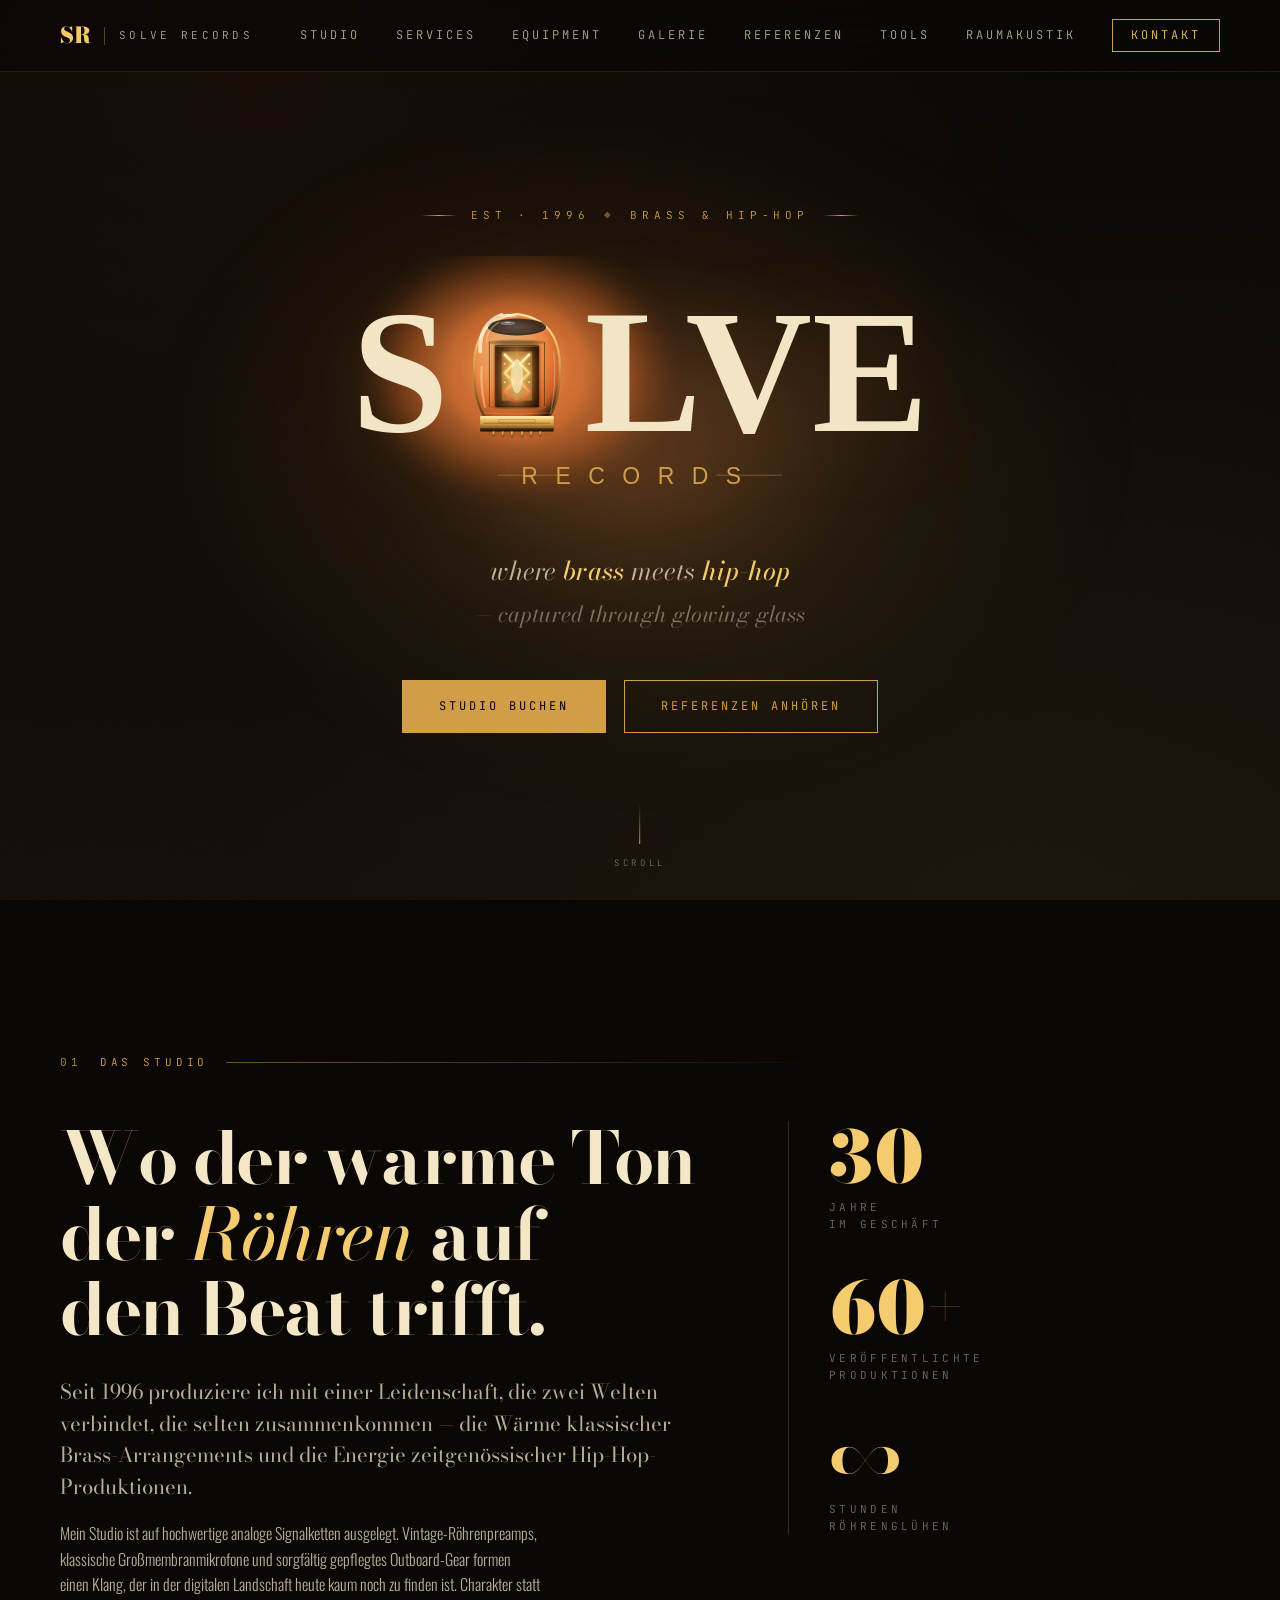
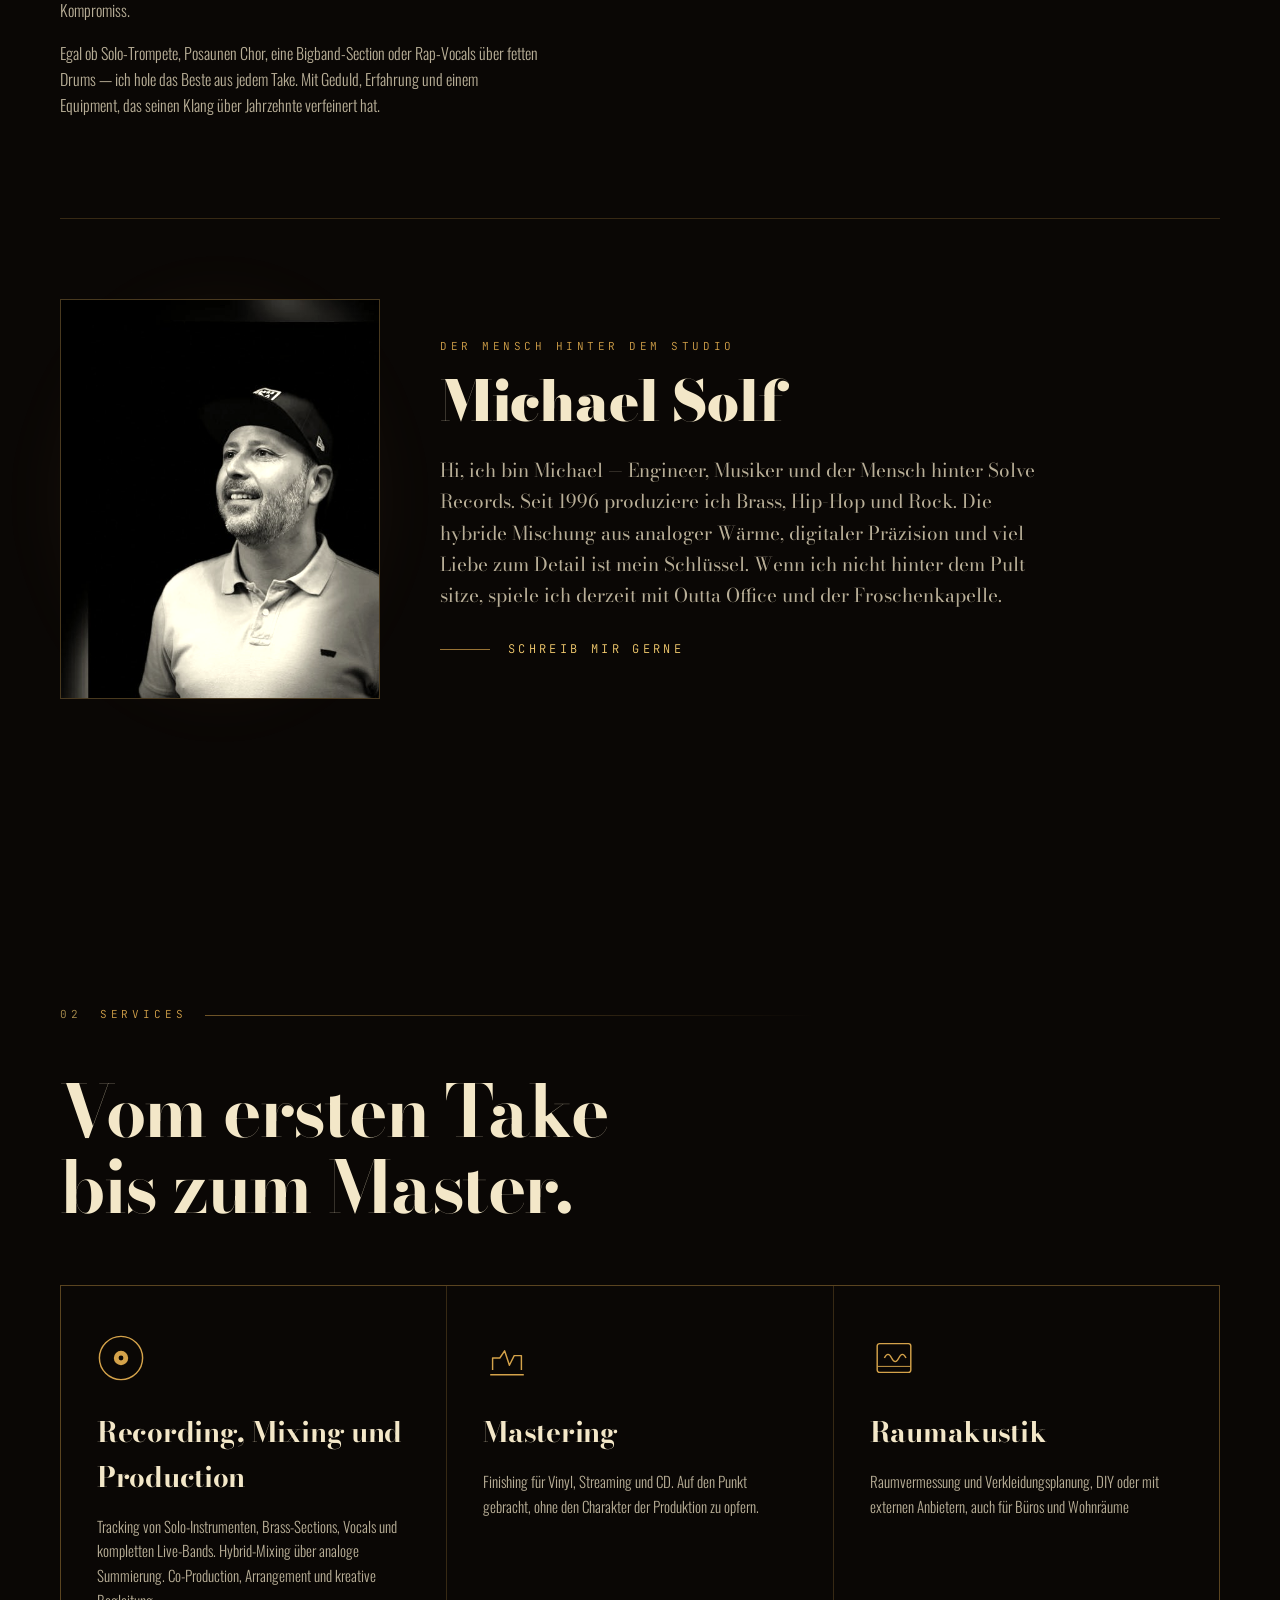
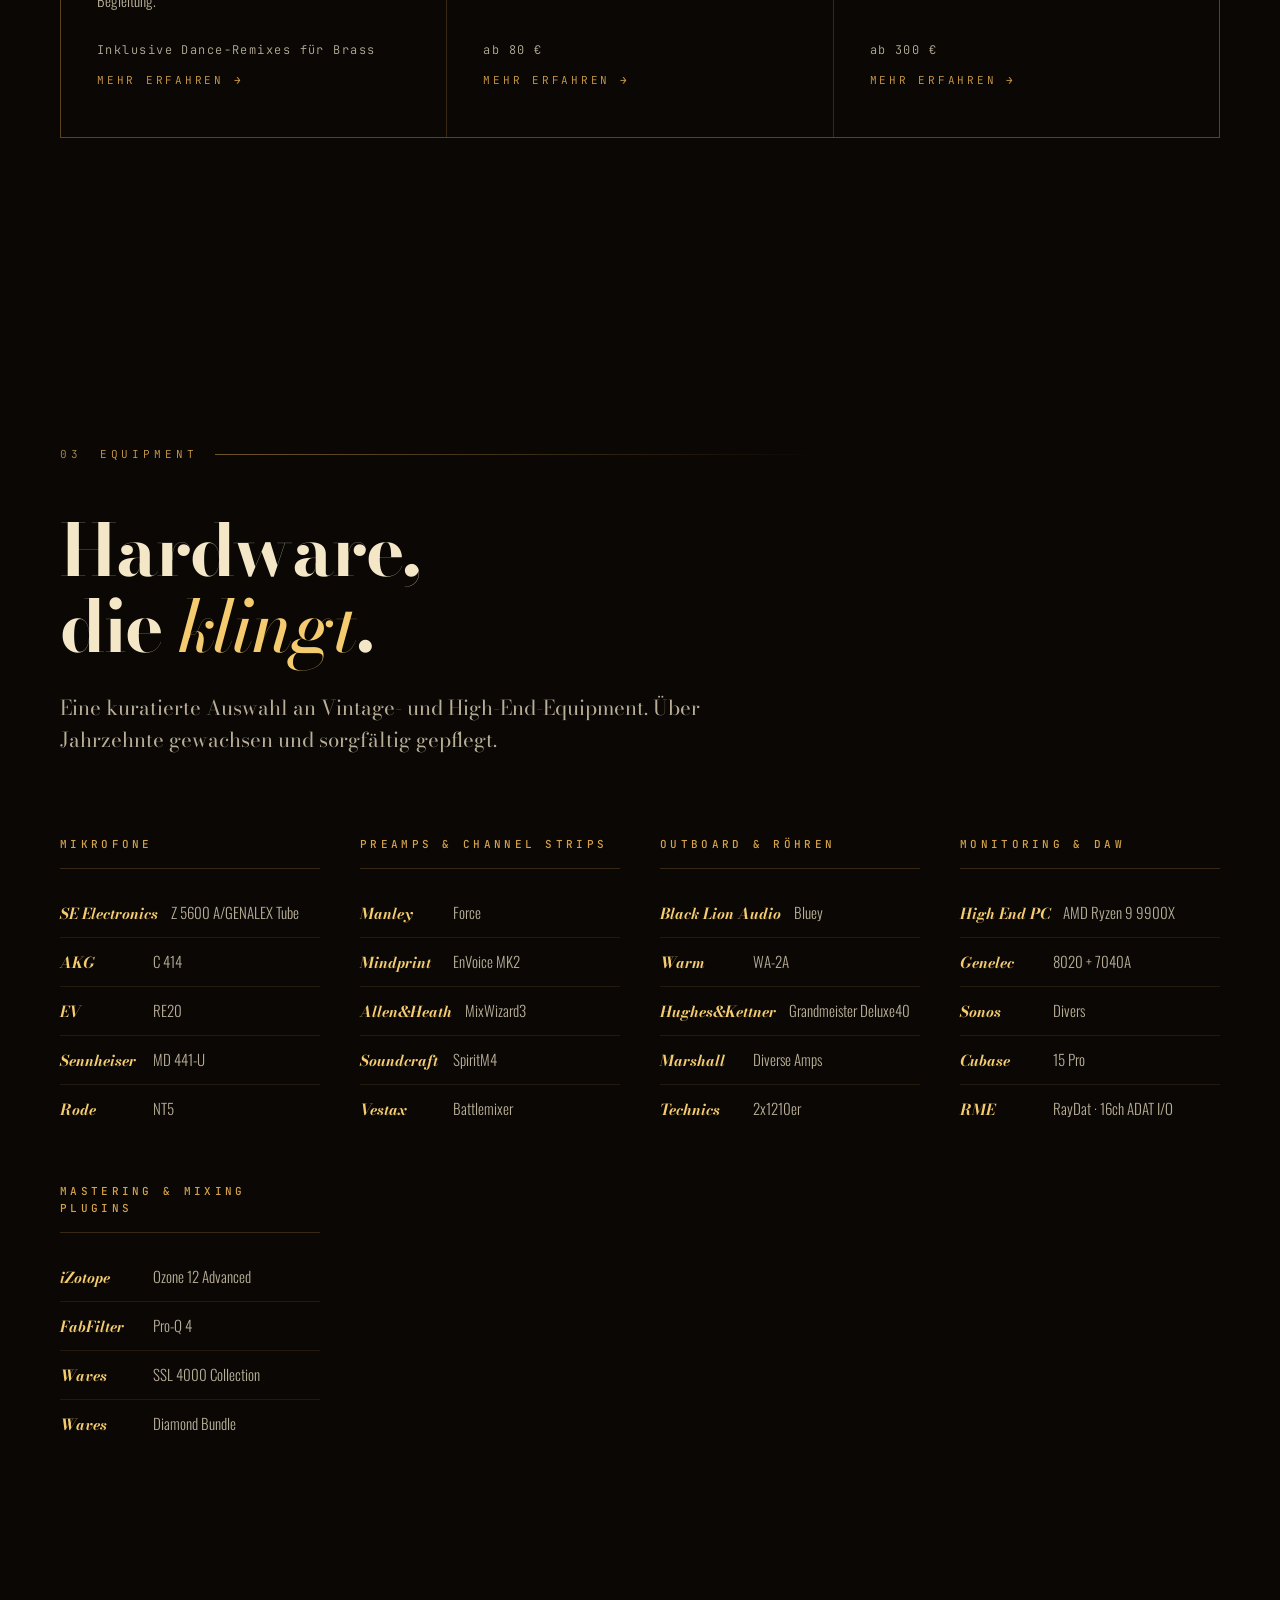
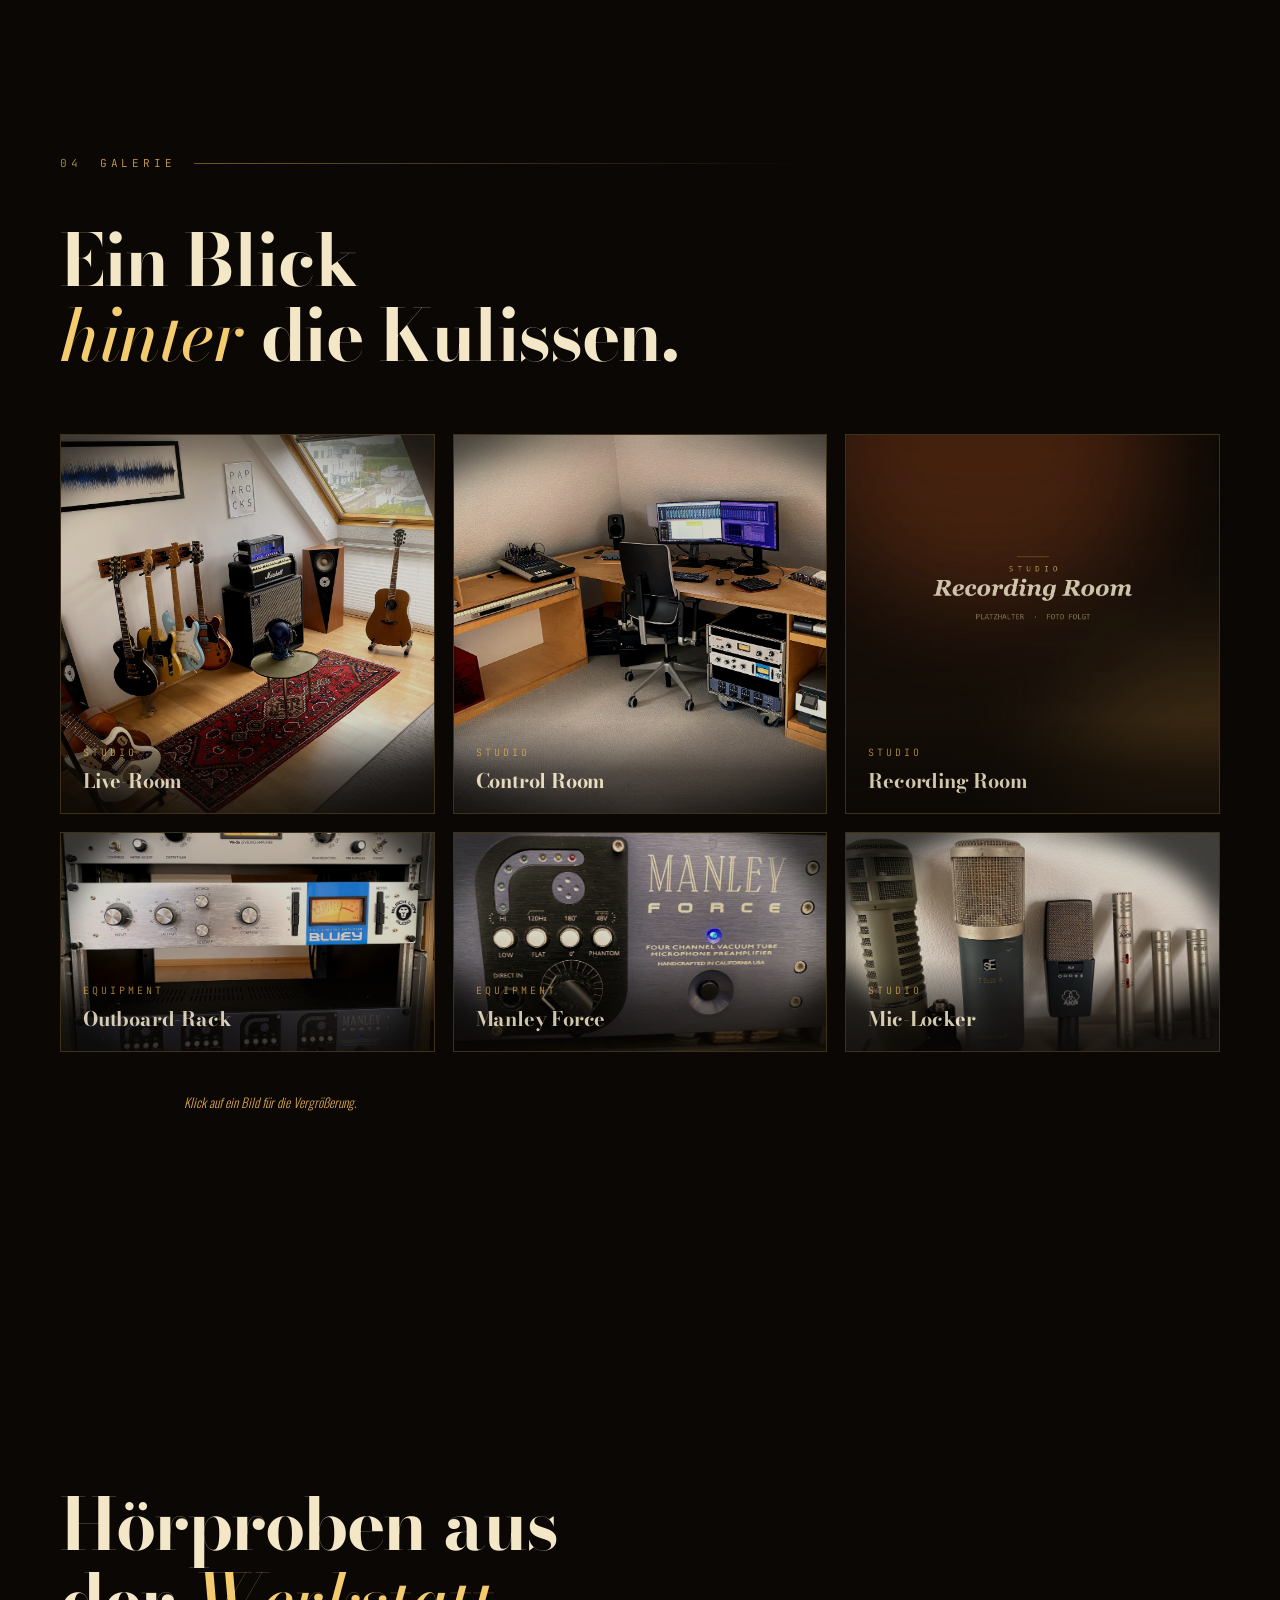
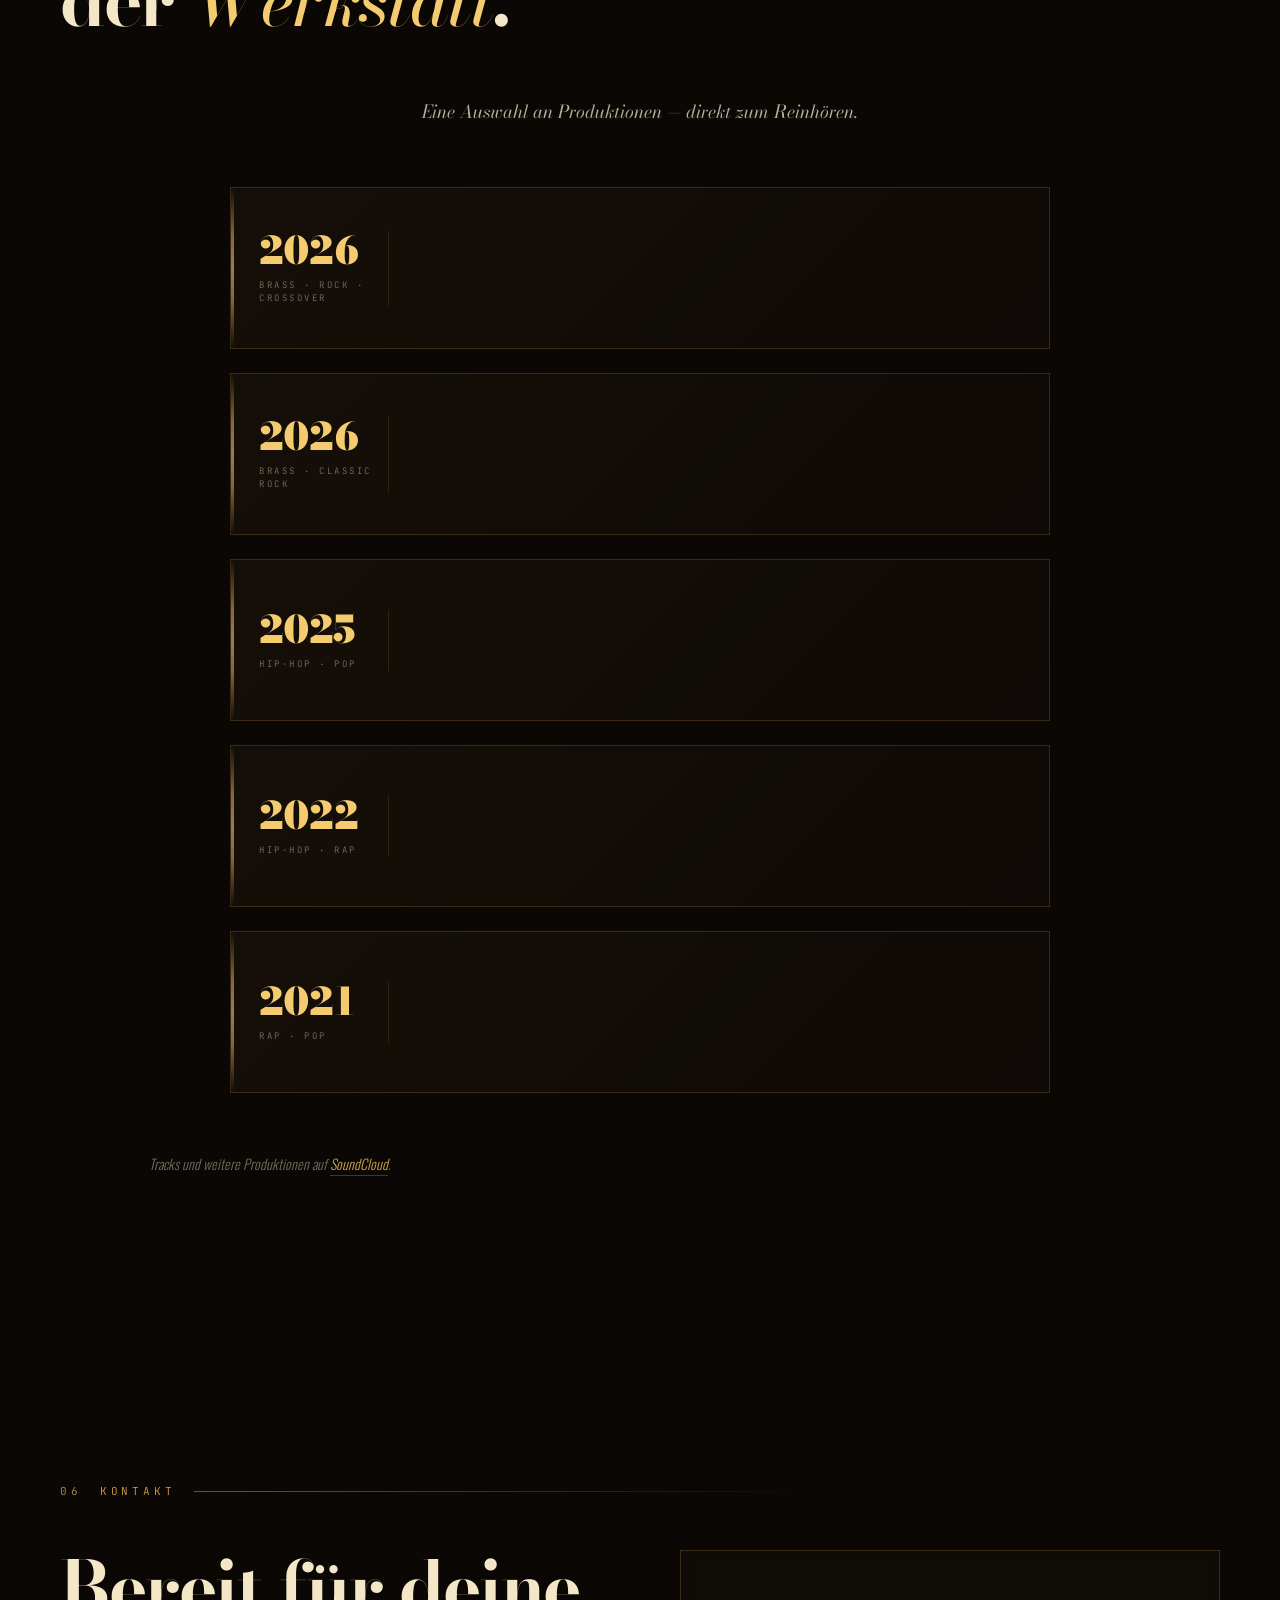
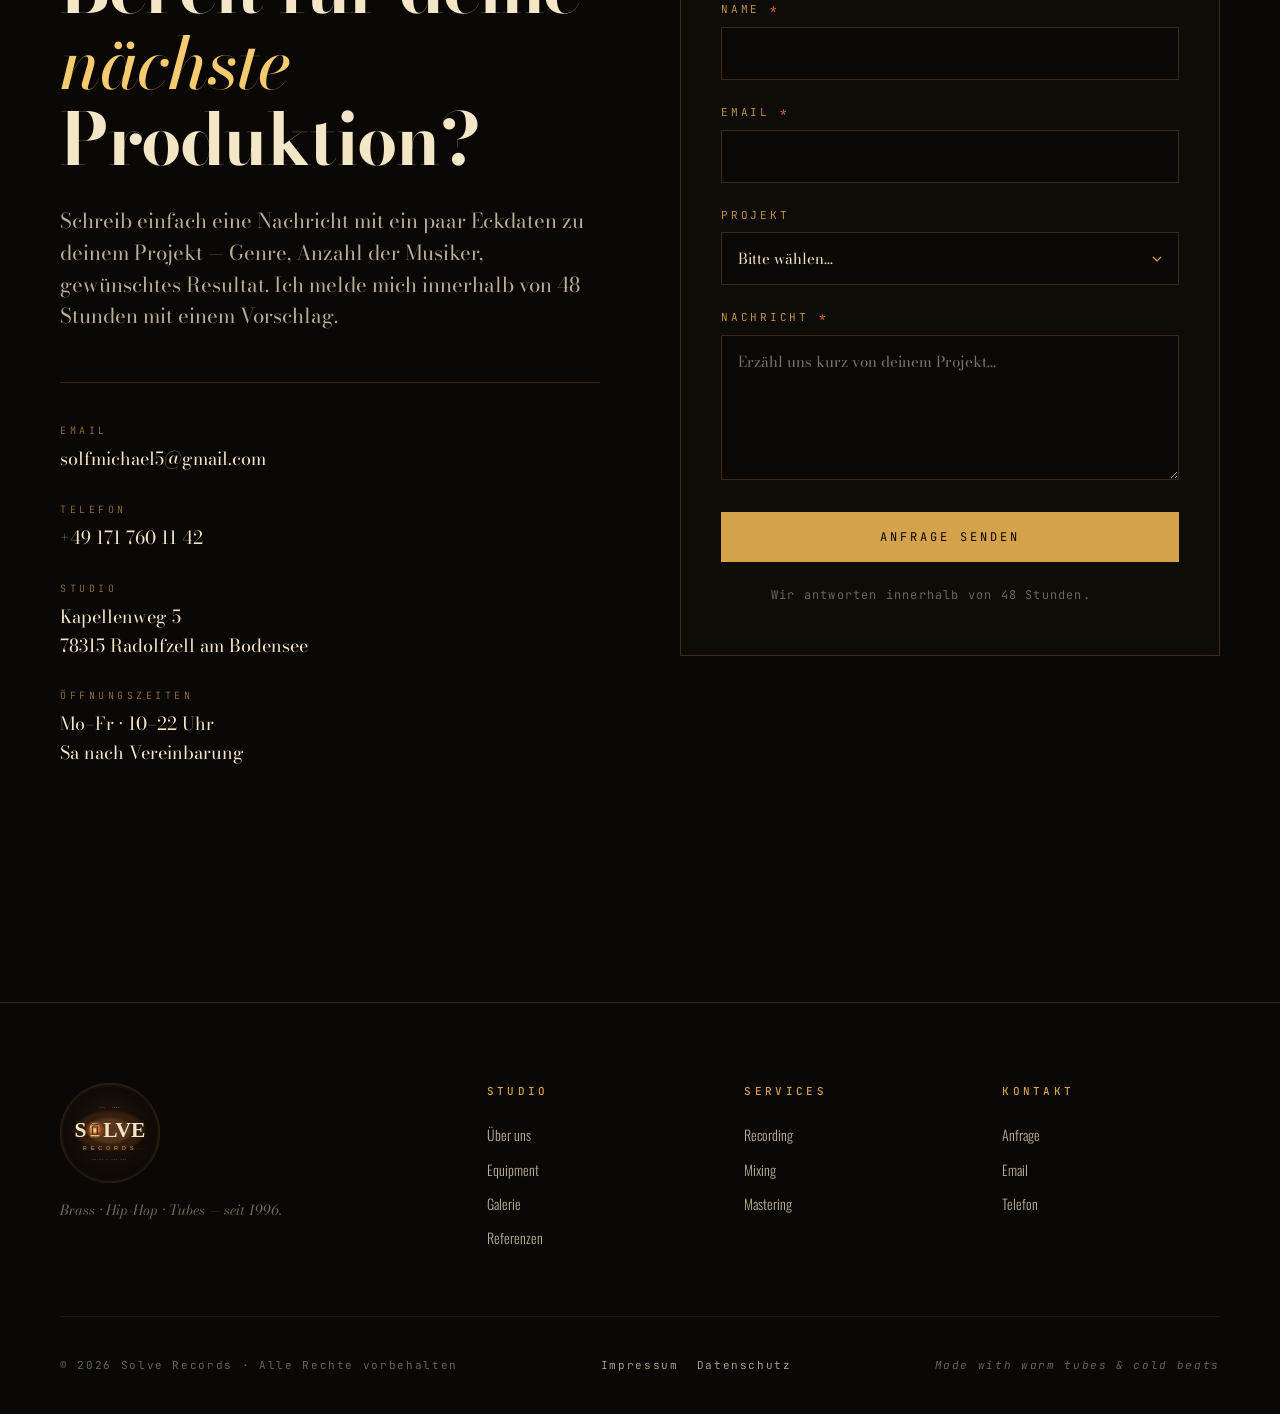
==== commit 42330ce0: "Add Impressum and Datenschutz pages, link them in all footers - New impressum/ (§ 5 DDG, § 18 Abs. 2" ====
--- a/index.html
+++ b/index.html
@@ -1,617 +1,604 @@
-<!DOCTYPE html>
-<html lang="de">
-<head>
-<meta charset="UTF-8">
-<meta name="viewport" content="width=device-width, initial-scale=1.0">
-<title>Solve Records — Brass &amp; Hip-Hop · Recording Studio seit 1996</title>
-<meta name="description" content="Solve Records ist ein Recording Studio mit Fokus auf Brass- und Hip-Hop-Produktionen. Hochwertiges analoges Röhren-Equipment, gegründet 1996.">
-<meta name="theme-color" content="#0a0705">
-<link rel="canonical" href="https://solve-records.github.io/solve-records/">
-
-<!-- Open Graph -->
-<meta property="og:title" content="Solve Records — Brass &amp; Hip-Hop">
-<meta property="og:description" content="Recording Studio mit Fokus auf Brass und Hip-Hop. Analoges Röhren-Equipment seit 1996.">
-<meta property="og:type" content="website">
-<meta property="og:url" content="https://solve-records.github.io/solve-records/">
-<meta property="og:image" content="https://solve-records.github.io/solve-records/assets/og-image.png">
-
-<link rel="icon" type="image/svg+xml" href="assets/profile.svg">
-<link rel="apple-touch-icon" href="assets/og-image.png">
-
-<link rel="preconnect" href="https://fonts.googleapis.com">
-<link rel="preconnect" href="https://fonts.gstatic.com" crossorigin>
-<link href="https://fonts.googleapis.com/css2?family=Bodoni+Moda:ital,opsz,wght@0,6..96,400;0,6..96,500;0,6..96,700;0,6..96,900;1,6..96,400&family=Oswald:wght@200;300;400;500;600;700&family=JetBrains+Mono:wght@300;400;500&display=swap" rel="stylesheet">
-
-<link rel="stylesheet" href="styles.css">
-
-<!-- Strukturierte Daten (schema.org kennt keinen Typ RecordingStudio, daher LocalBusiness).
-     Adresse, Telefon und E-Mail stehen öffentlich im Kontaktbereich der Seite. -->
-<script type="application/ld+json">
-{
-  "@context": "https://schema.org",
-  "@type": "LocalBusiness",
-  "name": "Solve Records",
-  "url": "https://solve-records.github.io/solve-records/",
-  "image": "https://solve-records.github.io/solve-records/assets/og-image.png",
-  "description": "Recording Studio mit Fokus auf Brass- und Hip-Hop-Produktionen: Recording, Mixing, Mastering, Production und Raumakustik. Analoges Röhren-Equipment, gegründet 1996.",
-  "foundingDate": "1996",
-  "areaServed": "Bodensee",
-  "founder": { "@type": "Person", "name": "Michael Solf" },
-  "address": {
-    "@type": "PostalAddress",
-    "streetAddress": "Kapellenweg 5",
-    "postalCode": "78315",
-    "addressLocality": "Radolfzell am Bodensee",
-    "addressCountry": "DE"
-  },
-  "telephone": "+491717601142",
-  "email": "solfmichael5@gmail.com"
-}
-</script>
-</head>
-<body>
-
-<!-- Filmkorn-Overlay -->
-<div class="grain" aria-hidden="true"></div>
-
-<!-- ===== NAVIGATION ===== -->
-<nav class="nav">
-  <div class="nav-inner">
-    <a href="#top" class="nav-brand">
-      <span class="brand-mark">SR</span>
-      <span class="brand-divider"></span>
-      <span class="brand-text">Solve Records</span>
-    </a>
-    <button class="nav-toggle" aria-label="Menü öffnen" aria-expanded="false">
-      <span></span><span></span><span></span>
-    </button>
-    <ul class="nav-links">
-      <li><a href="#studio">Studio</a></li>
-      <li><a href="#services">Services</a></li>
-      <li><a href="#equipment">Equipment</a></li>
-      <li><a href="#galerie">Galerie</a></li>
-      <li><a href="#works">Referenzen</a></li>
-      <li><a href="tools/">Tools</a></li>
-      <li><a href="raumakustik/">Raumakustik</a></li>
-      <li><a href="#kontakt" class="nav-cta">Kontakt</a></li>
-    </ul>
-  </div>
-</nav>
-
-<!-- ===== HERO ===== -->
-<header id="top" class="hero">
-  <div class="hero-bg">
-    <div class="hero-glow"></div>
-    <div class="hero-glow hero-glow-2"></div>
-  </div>
-
-  <div class="hero-content">
-    <div class="hero-est reveal">
-      <span class="bar"></span>
-      <span>EST · 1996</span>
-      <span class="sep">◆</span>
-      <span>BRASS &amp; HIP-HOP</span>
-      <span class="bar"></span>
-    </div>
-
-    <div class="hero-logo reveal">
-      <img src="assets/logo.svg" alt="Solve Records Logo" />
-    </div>
-
-    <p class="hero-tagline reveal">
-      where <em>brass</em> meets <em>hip-hop</em><br>
-      <span class="hero-sub">— captured through glowing glass</span>
-    </p>
-
-    <div class="hero-cta reveal">
-      <a href="#kontakt" class="btn btn-primary">Studio buchen</a>
-      <a href="#works" class="btn btn-ghost">Referenzen anhören</a>
-    </div>
-  </div>
-
-  <a href="#studio" class="hero-scroll" aria-label="Nach unten scrollen">
-    <span class="scroll-line"></span>
-    <span class="scroll-text">SCROLL</span>
-  </a>
-</header>
-
-<!-- ===== STUDIO / ABOUT ===== -->
-<section id="studio" class="section section-studio">
-  <div class="container">
-    <div class="section-head reveal">
-      <span class="section-num">01</span>
-      <span class="section-label">DAS STUDIO</span>
-      <span class="section-line"></span>
-    </div>
-
-    <div class="studio-grid">
-      <div class="studio-text reveal">
-        <h2 class="h-display">
-          Wo der warme Ton<br>
-          der <em>Röhren</em> auf<br>
-          den Beat trifft.
-        </h2>
-        <p class="lead">
-          Seit 1996 produziere ich mit einer Leidenschaft, die zwei Welten verbindet, die selten zusammenkommen — die Wärme klassischer Brass-Arrangements und die Energie zeitgenössischer Hip-Hop-Produktionen.
-        </p>
-        <p>
-          Mein Studio ist auf hochwertige analoge Signalketten ausgelegt. Vintage-Röhrenpreamps, klassische Großmembranmikrofone und sorgfältig gepflegtes Outboard-Gear formen einen Klang, der in der digitalen Landschaft heute kaum noch zu finden ist. Charakter statt Kompromiss.
-        </p>
-        <p>
-          Egal ob Solo-Trompete, Posaunen Chor, eine Bigband-Section oder Rap-Vocals über fetten Drums — ich hole das Beste aus jedem Take. Mit Geduld, Erfahrung und einem Equipment, das seinen Klang über Jahrzehnte verfeinert hat.
-        </p>
-      </div>
-
-      <div class="studio-stats reveal">
-        <div class="stat">
-          <span class="stat-num">30</span>
-          <span class="stat-label">Jahre<br>im Geschäft</span>
-        </div>
-        <div class="stat">
-          <span class="stat-num">60+</span>
-          <span class="stat-label">Veröffentlichte<br>Produktionen</span>
-        </div>
-        <div class="stat">
-          <span class="stat-num">∞</span>
-          <span class="stat-label">Stunden<br>Röhrenglühen</span>
-        </div>
-      </div>
-    </div>
-       <!-- ===== DER MENSCH DAHINTER ===== -->
-    <div class="founder reveal">
-      <div class="founder-image-wrap">
-        <img src="assets/michael-portrait.jpeg" alt="Michael Solf — Solve Records" class="founder-image" loading="lazy">
-        <div class="founder-glow"></div>
-      </div>
-      <div class="founder-text">
-        <span class="founder-eyebrow">Der Mensch hinter dem Studio</span>
-        <h3 class="founder-name">Michael Solf</h3>
-        <p class="founder-bio">
-          Hi, ich bin Michael — Engineer, Musiker und der Mensch hinter Solve Records. Seit 1996 produziere ich Brass, Hip-Hop und Rock. Die hybride Mischung aus analoger Wärme, digitaler Präzision und viel Liebe zum Detail ist mein Schlüssel. Wenn ich nicht hinter dem Pult sitze, spiele ich derzeit mit Outta Office und der Froschenkapelle.
-        </p>
-        <p class="founder-cta">
-          <span class="founder-line"></span>
-          <a href="#kontakt">Schreib mir gerne</a>
-        </p>
-      </div>
-    </div> 
-  </div>
-</section>
-
-<!-- ===== SERVICES ===== -->
-<section id="services" class="section section-services">
-  <div class="container">
-    <div class="section-head reveal">
-      <span class="section-num">02</span>
-      <span class="section-label">SERVICES</span>
-      <span class="section-line"></span>
-    </div>
-
-    <h2 class="h-display section-title reveal">
-      Vom ersten Take<br>bis zum Master.
-    </h2>
-
-    <div class="services-grid">
-      <a class="service-card reveal" href="services/recording-mixing-production/">
-        <div class="service-icon">-
-          <svg viewBox="0 0 40 40" fill="none">-
-            <circle cx="20" cy="20" r="18" stroke="currentColor" stroke-width="1.2"/>-
-            <circle cx="20" cy="20" r="6" fill="currentColor"/>-
-            <circle cx="20" cy="20" r="2" fill="#0a0705"/>-
-          </svg>-
-        </div>
-        <h3>Recording, Mixing und Production</h3>
-        <p>Tracking von Solo-Instrumenten, Brass-Sections, Vocals und kompletten Live-Bands. Hybrid-Mixing über analoge Summierung. Co-Production, Arrangement und kreative Begleitung.</p>
-        <span class="service-meta">Inklusive Dance-Remixes für Brass</span>
-        <span class="service-more">Mehr erfahren <span class="service-more-arrow" aria-hidden="true">→</span></span>
-      </a>
-
-      <a class="service-card reveal" href="services/mastering/">
-        <div class="service-icon">-
-          <svg viewBox="0 0 40 40" fill="none">-
-            <path d="M8 30 L8 20 L14 20 L18 14 L22 26 L26 18 L32 18 L32 30" stroke="currentColor" stroke-width="1.2" fill="none" stroke-linejoin="round"/>-
-            <line x1="6" y1="34" x2="34" y2="34" stroke="currentColor" stroke-width="1.2"/>-
-          </svg>-
-        </div>
-        <h3>Mastering</h3>
-        <p>Finishing für Vinyl, Streaming und CD. Auf den Punkt gebracht, ohne den Charakter der Produktion zu opfern.</p>
-        <span class="service-meta">ab 80 €</span>
-        <span class="service-more">Mehr erfahren <span class="service-more-arrow" aria-hidden="true">→</span></span>
-      </a>
-
-      <a class="service-card reveal" href="raumakustik/">
-        <div class="service-icon">-
-          <svg viewBox="0 0 40 40" fill="none">-
-            <rect x="6" y="8" width="28" height="24" stroke="currentColor" stroke-width="1.2" rx="2"/>-
-            <path d="M12 20 Q15 14 18 20 T24 20 T30 20" stroke="currentColor" stroke-width="1.2" fill="none"/>-
-            <line x1="6" y1="27" x2="34" y2="27" stroke="currentColor" stroke-width="0.8"/>-
-          </svg>-
-        </div>
-        <h3>Raumakustik</h3>
-        <p>Raumvermessung und Verkleidungsplanung, DIY oder mit externen Anbietern, auch für Büros und Wohnräume</p>
-        <span class="service-meta">ab 300 €</span>
-        <span class="service-more">Mehr erfahren <span class="service-more-arrow" aria-hidden="true">→</span></span>
-      </a>
-    </div>
-  </div>
-</section>
-
-<!-- ===== EQUIPMENT ===== -->
-<section id="equipment" class="section section-equipment">
-  <div class="container">
-    <div class="section-head reveal">
-      <span class="section-num">03</span>
-      <span class="section-label">EQUIPMENT</span>
-      <span class="section-line"></span>
-    </div>
-
-    <div class="equipment-intro reveal">
-      <h2 class="h-display">
-        Hardware,<br>
-        die <em>klingt</em>.
-      </h2>
-      <p class="lead">
-        Eine kuratierte Auswahl an Vintage- und High-End-Equipment. Über Jahrzehnte gewachsen und sorgfältig gepflegt.
-      </p>
-    </div>
-
-  <div class="equipment-grid">
-      <div class="eq-category reveal">
-        <h4 class="eq-cat-title">Mikrofone</h4>
-        <ul class="eq-list">
-          <li><span>SE Electronics</span> Z 5600 A/GENALEX Tube </li>
-          <li><span>AKG</span> C 414</li>
-          <li><span>EV</span> RE20 </li>
-          <li><span>Sennheiser</span> MD 441-U </li>
-          <li><span>Rode</span> NT5 </li>
-        </ul>
-      </div>
-
-      <div class="eq-category reveal">
-        <h4 class="eq-cat-title">Preamps &amp; Channel Strips</h4>
-        <ul class="eq-list">
-          <li><span>Manley</span> Force</li>
-          <li><span>Mindprint</span> EnVoice MK2</li>
-          <li><span>Allen&Heath</span> MixWizard3</li>
-          <li><span>Soundcraft</span> SpiritM4</li>
-          <li><span>Vestax</span> Battlemixer</li>
-        </ul>
-      </div>
-
-      <div class="eq-category reveal">
-        <h4 class="eq-cat-title">Outboard &amp; Röhren</h4>
-        <ul class="eq-list">
-          <li><span>Black Lion Audio</span> Bluey</li>
-          <li><span>Warm</span> WA-2A</li>
-          <li><span>Hughes&Kettner</span> Grandmeister Deluxe40</li>
-          <li><span>Marshall</span> Diverse Amps</li>
-          <li><span>Technics</span> 2x1210er</li>
-        </ul>
-      </div>
-
-      <div class="eq-category reveal">
-        <h4 class="eq-cat-title">Monitoring &amp; DAW</h4>
-        <ul class="eq-list">
-          <li><span> High End PC</span> AMD Ryzen 9 9900X</li>
-          <li><span>Genelec</span> 8020 + 7040A</li>
-          <li><span>Sonos</span> Divers</li>
-          <li><span>Cubase</span> 15 Pro</li>
-          <li><span>RME</span> RayDat · 16ch ADAT I/O </li>
-        </ul>
-      </div>
-
-      <div class="eq-category reveal">
-        <h4 class="eq-cat-title">Mastering &amp; Mixing Plugins</h4>
-        <ul class="eq-list">
-          <li><span>iZotope</span> Ozone 12 Advanced</li>
-          <li><span>FabFilter</span> Pro-Q 4</li>
-          <li><span>Waves</span> SSL 4000 Collection</li>
-          <li><span>Waves</span> Diamond Bundle</li>
-        </ul>
-      </div>
-    </div>
-  </div>
-</section>
-
-<!-- ===== GALERIE ===== -->
-<section id="galerie" class="section section-gallery">
-  <div class="container">
-    <div class="section-head reveal">
-      <span class="section-num">04</span>
-      <span class="section-label">GALERIE</span>
-      <span class="section-line"></span>
-    </div>
-
-    <h2 class="h-display section-title reveal">
-      Ein Blick<br>
-      <em>hinter</em> die Kulissen.
-    </h2>
-
-    <div class="gallery-grid">
-      <a class="gallery-item gallery-tile-1 reveal" href="assets/gallery/studio-live-room.jpg" data-caption="Live-Room mit Gitarrensammlung und Marshall-Setup">
-        <img src="assets/gallery/studio-live-room.jpg" alt="Studio Live-Room" loading="lazy">
-        <div class="gallery-overlay">
-          <span class="gallery-label">Studio</span>
-          <span class="gallery-title">Live-Room</span>
-        </div>
-      </a>
-
-      <a class="gallery-item gallery-tile-2 reveal" href="assets/gallery/studio-control-room.jpg" data-caption="Control Room mit Genelec Monitoring und Cubase">
-        <img src="assets/gallery/studio-control-room.jpg" alt="Control Room" loading="lazy">
-        <div class="gallery-overlay">
-          <span class="gallery-label">Studio</span>
-          <span class="gallery-title">Control Room</span>
-        </div>
-      </a>
-
-      <a class="gallery-item gallery-tile-3 reveal" href="assets/gallery/studio-recording-room.jpg" data-caption="Recording Room">
-        <img src="assets/gallery/studio-recording-room.jpg" alt="Recording Room" loading="lazy">
-        <div class="gallery-overlay">
-          <span class="gallery-label">Studio</span>
-          <span class="gallery-title">Recording Room</span>
-        </div>
-      </a>
-
-      <a class="gallery-item gallery-tile-4 reveal" href="assets/gallery/equipment-rack.jpg" data-caption="Outboard-Rack: Warm Audio WA-2A, Black Lion Bluey, Manley Force">
-        <img src="assets/gallery/equipment-rack.jpg" alt="Outboard-Rack" loading="lazy">
-        <div class="gallery-overlay">
-          <span class="gallery-label">Equipment</span>
-          <span class="gallery-title">Outboard-Rack</span>
-        </div>
-      </a>
-
-      <a class="gallery-item gallery-tile-5 reveal" href="assets/gallery/equipment-manley.jpg" data-caption="Manley Force — Four Channel Vacuum Tube Microphone Preamplifier">
-        <img src="assets/gallery/equipment-manley.jpg" alt="Manley Force Detail" loading="lazy">
-        <div class="gallery-overlay">
-          <span class="gallery-label">Equipment</span>
-          <span class="gallery-title">Manley Force</span>
-        </div>
-      </a>
-
-      <a class="gallery-item gallery-tile-6 reveal" href="assets/gallery/studio-mics.jpg" data-caption="Mic-Locker: EV RE20, sE Z5600A, AKG C414 XLS, AKG C451 B, Røde NT5">
-        <img src="assets/gallery/studio-mics.jpg" alt="Mikrofon-Sammlung" loading="lazy">
-        <div class="gallery-overlay">
-          <span class="gallery-label">Studio</span>
-          <span class="gallery-title">Mic-Locker</span>
-        </div>
-      </a>
-    </div>
-
-    <p class="gallery-note reveal">
-      <em>Klick auf ein Bild für die Vergrößerung.</em>
-    </p>
-  </div>
-</section>
-
-<!-- ===== LIGHTBOX ===== -->
-<div class="lightbox" id="lightbox" aria-hidden="true">
-  <button class="lightbox-close" aria-label="Schließen">×</button>
-  <button class="lightbox-prev" aria-label="Vorheriges Bild">‹</button>
-  <button class="lightbox-next" aria-label="Nächstes Bild">›</button>
-  <div class="lightbox-content">
-    <img class="lightbox-image" src="" alt="">
-    <div class="lightbox-caption"></div>
-  </div>
-</div>
-
-<!-- ===== WORKS / PORTFOLIO ===== -->
-<section id="works" class="section section-works">
-  <div class="container">
-    <div class="section-head reveal">
-      <span class="section-num">05</span>
-      <span class="section-label">REFERENZEN</span>
-      <span class="section-line"></span>
-    </div>
-
-    <h2 class="h-display section-title reveal">
-      Hörproben aus<br>der <em>Werkstatt</em>.
-    </h2>
-
-    <p class="works-intro reveal">
-      Eine Auswahl an Produktionen — direkt zum Reinhören.
-    </p>
-
-<!-- ===== AUDIO-REFERENZEN ===== -->
-<div class="works-audio reveal">
-<div class="audio-list">
-<!-- The Rock Frog Orchestra — Pretender x Last Resort -->
-<div class="audio-item">
-<div class="audio-meta">
-<span class="audio-year">2026</span>
-<span class="audio-genre">Brass · Rock · Crossover</span>
-</div>
-<div class="audio-embed">
-<iframe width="100%" height="120" scrolling="no" frameborder="no" allow="autoplay"
-src="https://w.soundcloud.com/player/?url=https%3A//api.soundcloud.com/tracks/soundcloud%253Atracks%253A2316157430&color=%23d4a24a&inverse=true&auto_play=false&show_user=true&visual=false">
-</iframe>
-</div>
-</div>
-
-<!-- The Rock Frog Orchestra — Don't stop me now -->
-<div class="audio-item">
-<div class="audio-meta">
-<span class="audio-year">2026</span>
-<span class="audio-genre">Brass · Classic Rock</span>
-</div>
-<div class="audio-embed">
-<iframe width="100%" height="120" scrolling="no" frameborder="no" allow="autoplay"
-src="https://w.soundcloud.com/player/?url=https%3A//api.soundcloud.com/tracks/soundcloud%253Atracks%253A2316592109&color=%23d4a24a&inverse=true&auto_play=false&show_user=true&visual=false">
-</iframe>
-</div>
-</div>
-
-<!-- Flo Ritzi — LAZER-BEAM GO! -->
-<div class="audio-item">
-<div class="audio-meta">
-<span class="audio-year">2025</span>
-<span class="audio-genre">Hip-Hop · Pop</span>
-</div>
-<div class="audio-embed">
-<iframe width="100%" height="120" scrolling="no" frameborder="no" allow="autoplay"
-src="https://w.soundcloud.com/player/?url=https%3A//api.soundcloud.com/tracks/soundcloud%253Atracks%253A1860789555&color=%23d4a24a&inverse=true&auto_play=false&show_user=true&visual=false">
-</iframe>
-</div>
-</div>
-
-<!-- Outta Office — Rap Passion -->
-<div class="audio-item">
-<div class="audio-meta">
-<span class="audio-year">2022</span>
-<span class="audio-genre">Hip-Hop · Rap</span>
-</div>
-<div class="audio-embed">
-<iframe width="100%" height="120" scrolling="no" frameborder="no" allow="autoplay"
-src="https://w.soundcloud.com/player/?url=https%3A//api.soundcloud.com/tracks/soundcloud%253Atracks%253A2316160580&color=%23d4a24a&inverse=true&auto_play=false&show_user=true&visual=false">
-</iframe>
-</div>
-</div>
-
-<!-- Outta Office — Keine Liebe -->
-<div class="audio-item">
-<div class="audio-meta">
-<span class="audio-year">2021</span>
-<span class="audio-genre">Rap · Pop</span>
-</div>
-<div class="audio-embed">
-<iframe width="100%" height="120" scrolling="no" frameborder="no" allow="autoplay"
-src="https://w.soundcloud.com/player/?url=https%3A//api.soundcloud.com/tracks/soundcloud%253Atracks%253A872791891&color=%23d4a24a&inverse=true&auto_play=false&show_user=true&visual=false">
-</iframe>
-</div>
-</div>
-</div>
-      <p class="works-note reveal">
-        Tracks und weitere Produktionen auf <a href="https://soundcloud.com/rockfrogorchestra" target="_blank" rel="noopener">SoundCloud</a>.
-      </p>
-    </div>
-  </div>
-</section>
-
-<!-- ===== KONTAKT ===== -->
-<section id="kontakt" class="section section-contact">
-  <div class="container">
-    <div class="section-head reveal">
-      <span class="section-num">06</span>
-      <span class="section-label">KONTAKT</span>
-      <span class="section-line"></span>
-    </div>
-
-    <div class="contact-grid">
-      <div class="contact-text reveal">
-        <h2 class="h-display">
-          Bereit für deine<br>
-          <em>nächste</em><br>
-          Produktion?
-        </h2>
-        <p class="lead">
-          Schreib einfach eine Nachricht mit ein paar Eckdaten zu deinem Projekt — Genre, Anzahl der Musiker, gewünschtes Resultat. Ich melde mich innerhalb von 48 Stunden mit einem Vorschlag.
-        </p>
-
-        <div class="contact-info">
-          <div class="contact-item">
-            <span class="contact-label">EMAIL</span>
-            <a href="mailto:solfmichael5@gmail.com" class="contact-value">solfmichael5@gmail.com</a>
-          </div>
-          <div class="contact-item">
-            <span class="contact-label">TELEFON</span>
-            <a href="tel:+491717601142" class="contact-value">+49 171 760 11 42</a>
-          </div>
-          <div class="contact-item">
-            <span class="contact-label">STUDIO</span>
-            <span class="contact-value">Kapellenweg 5<br>78315 Radolfzell am Bodensee</span>
-          </div>
-          <div class="contact-item">
-            <span class="contact-label">ÖFFNUNGSZEITEN</span>
-            <span class="contact-value">Mo–Fr · 10–22 Uhr<br>Sa nach Vereinbarung</span>
-          </div>
-        </div>
-      </div>
-
-      <form class="contact-form reveal" onsubmit="handleSubmit(event)">
-        <div class="form-row">
-          <label for="name">Name <span class="req">*</span></label>
-          <input type="text" id="name" name="name" required>
-        </div>
-        <div class="form-row">
-          <label for="email">Email <span class="req">*</span></label>
-          <input type="email" id="email" name="email" required>
-        </div>
-        <div class="form-row">
-          <label for="projekt">Projekt</label>
-          <select id="projekt" name="projekt">
-            <option value="">Bitte wählen…</option>
-            <option>Recording — Solo / Duo</option>
-            <option>Recording — Band / Ensemble</option>
-            <option>Mixing</option>
-            <option>Mastering</option>
-            <option>Komplette Production</option>
-            <option>Anderes</option>
-          </select>
-        </div>
-        <div class="form-row">
-          <label for="nachricht">Nachricht <span class="req">*</span></label>
-          <textarea id="nachricht" name="nachricht" rows="5" required placeholder="Erzähl uns kurz von deinem Projekt…"></textarea>
-        </div>
-        <button type="submit" class="btn btn-primary form-submit">Anfrage senden</button>
-        <p class="form-note">Wir antworten innerhalb von 48 Stunden.</p>
-      </form>
-    </div>
-  </div>
-</section>
-
-<!-- ===== FOOTER ===== -->
-<footer class="footer">
-  <div class="container">
-    <div class="footer-top">
-      <div class="footer-brand">
-        <img src="assets/profile.svg" alt="Solve Records" class="footer-logo">
-        <p class="footer-tag">Brass · Hip-Hop · Tubes — seit 1996.</p>
-      </div>
-      <nav class="footer-nav">
-        <div class="footer-col">
-          <h5>Studio</h5>
-          <a href="#studio">Über uns</a>
-          <a href="#equipment">Equipment</a>
-          <a href="#galerie">Galerie</a>
-          <a href="#works">Referenzen</a>
-        </div>
-        <div class="footer-col">
-          <h5>Services</h5>
-          <a href="#services">Recording</a>
-          <a href="#services">Mixing</a>
-          <a href="#services">Mastering</a>
-        </div>
-        <div class="footer-col">
-          <h5>Kontakt</h5>
-          <a href="#kontakt">Anfrage</a>
-          <a href="mailto:solfmichael5@gmail.com">Email</a>
-          <a href="tel:+491717601142">Telefon</a>
-        </div>
-      </nav>
-    </div>
-    <div class="footer-bottom">
-      <span>© <span id="year"></span> Solve Records · Alle Rechte vorbehalten</span>
-      <span class="footer-meta">Made with warm tubes &amp; cold beats</span>
-    </div>
-  </div>
-</footer>
-
-<script src="script.js"></script>
-</body>
-</html>
+<!DOCTYPE html>
+<html lang="de">
+<head>
+<meta charset="UTF-8">
+<meta name="viewport" content="width=device-width, initial-scale=1.0">
+<title>Solve Records — Brass &amp; Hip-Hop · Recording Studio seit 1996</title>
+<meta name="description" content="Solve Records ist ein Recording Studio mit Fokus auf Brass- und Hip-Hop-Produktionen. Hochwertiges analoges Röhren-Equipment, gegründet 1996.">
+<meta name="theme-color" content="#0a0705">
+<link rel="canonical" href="https://solverecords.de/">
+
+<!-- Open Graph -->
+<meta property="og:title" content="Solve Records — Brass &amp; Hip-Hop">
+<meta property="og:description" content="Recording Studio mit Fokus auf Brass und Hip-Hop. Analoges Röhren-Equipment seit 1996.">
+<meta property="og:type" content="website">
+<meta property="og:url" content="https://solverecords.de/">
+<meta property="og:image" content="https://solverecords.de/assets/og-image.png">
+
+<link rel="icon" type="image/svg+xml" href="assets/profile.svg">
+<link rel="apple-touch-icon" href="assets/og-image.png">
+
+<link rel="preconnect" href="https://fonts.googleapis.com">
+<link rel="preconnect" href="https://fonts.gstatic.com" crossorigin>
+<link href="https://fonts.googleapis.com/css2?family=Bodoni+Moda:ital,opsz,wght@0,6..96,400;0,6..96,500;0,6..96,700;0,6..96,900;1,6..96,400&family=Oswald:wght@200;300;400;500;600;700&family=JetBrains+Mono:wght@300;400;500&display=swap" rel="stylesheet">
+
+<link rel="stylesheet" href="styles.css">
+
+<!-- Strukturierte Daten (schema.org kennt keinen Typ RecordingStudio, daher LocalBusiness).
+     Adresse, Telefon und E-Mail stehen öffentlich im Kontaktbereich der Seite. -->
+<script type="application/ld+json">
+{
+  "@context": "https://schema.org",
+  "@type": "LocalBusiness",
+  "name": "Solve Records",
+  "url": "https://solverecords.de/",
+  "image": "https://solverecords.de/assets/og-image.png",
+  "description": "Recording Studio mit Fokus auf Brass- und Hip-Hop-Produktionen: Recording, Mixing, Mastering, Production und Raumakustik. Analoges Röhren-Equipment, gegründet 1996.",
+  "foundingDate": "1996",
+  "areaServed": "Bodensee",
+  "founder": { "@type": "Person", "name": "Michael Solf" },
+  "address": {
+    "@type": "PostalAddress",
+    "streetAddress": "Kapellenweg 5",
+    "postalCode": "78315",
+    "addressLocality": "Radolfzell am Bodensee",
+    "addressCountry": "DE"
+  },
+  "telephone": "+491717601142",
+  "email": "solfmichael5@gmail.com"
+}
+</script>
+</head>
+<body>
+
+<!-- Filmkorn-Overlay -->
+<div class="grain" aria-hidden="true"></div>
+
+<!-- ===== NAVIGATION ===== -->
+<nav class="nav">
+  <div class="nav-inner">
+    <a href="#top" class="nav-brand">
+      <span class="brand-mark">SR</span>
+      <span class="brand-divider"></span>
+      <span class="brand-text">Solve Records</span>
+    </a>
+    <button class="nav-toggle" aria-label="Menü öffnen" aria-expanded="false">
+      <span></span><span></span><span></span>
+    </button>
+    <ul class="nav-links">
+      <li><a href="#studio">Studio</a></li>
+      <li><a href="#services">Services</a></li>
+      <li><a href="#equipment">Equipment</a></li>
+      <li><a href="#galerie">Galerie</a></li>
+      <li><a href="#works">Referenzen</a></li>
+      <li><a href="tools/">Tools</a></li>
+      <li><a href="raumakustik/">Raumakustik</a></li>
+      <li><a href="#kontakt" class="nav-cta">Kontakt</a></li>
+    </ul>
+  </div>
+</nav>
+
+<!-- ===== HERO ===== -->
+<header id="top" class="hero">
+  <div class="hero-bg">
+    <div class="hero-glow"></div>
+    <div class="hero-glow hero-glow-2"></div>
+  </div>
+
+  <div class="hero-content">
+    <div class="hero-est reveal">
+      <span class="bar"></span>
+      <span>EST · 1996</span>
+      <span class="sep">◆</span>
+      <span>BRASS &amp; HIP-HOP</span>
+      <span class="bar"></span>
+    </div>
+
+    <div class="hero-logo reveal">
+      <img src="assets/logo.svg" alt="Solve Records Logo" />
+    </div>
+
+    <p class="hero-tagline reveal">
+      where <em>brass</em> meets <em>hip-hop</em><br>
+      <span class="hero-sub">— captured through glowing glass</span>
+    </p>
+
+    <div class="hero-cta reveal">
+      <a href="#kontakt" class="btn btn-primary">Studio buchen</a>
+      <a href="#works" class="btn btn-ghost">Referenzen anhören</a>
+    </div>
+  </div>
+
+  <a href="#studio" class="hero-scroll" aria-label="Nach unten scrollen">
+    <span class="scroll-line"></span>
+    <span class="scroll-text">SCROLL</span>
+  </a>
+</header>
+
+<!-- ===== STUDIO / ABOUT ===== -->
+<section id="studio" class="section section-studio">
+  <div class="container">
+    <div class="section-head reveal">
+      <span class="section-num">01</span>
+      <span class="section-label">DAS STUDIO</span>
+      <span class="section-line"></span>
+    </div>
+
+    <div class="studio-grid">
+      <div class="studio-text reveal">
+        <h2 class="h-display">
+          Wo der warme Ton<br>
+          der <em>Röhren</em> auf<br>
+          den Beat trifft.
+        </h2>
+        <p class="lead">
+          Seit 1996 produziere ich mit einer Leidenschaft, die zwei Welten verbindet, die selten zusammenkommen — die Wärme klassischer Brass-Arrangements und die Energie zeitgenössischer Hip-Hop-Produktionen.
+        </p>
+        <p>
+          Mein Studio ist auf hochwertige analoge Signalketten ausgelegt. Vintage-Röhrenpreamps, klassische Großmembranmikrofone und sorgfältig gepflegtes Outboard-Gear formen einen Klang, der in der digitalen Landschaft heute kaum noch zu finden ist. Charakter statt Kompromiss.
+        </p>
+        <p>
+          Egal ob Solo-Trompete, Posaunen Chor, eine Bigband-Section oder Rap-Vocals über fetten Drums — ich hole das Beste aus jedem Take. Mit Geduld, Erfahrung und einem Equipment, das seinen Klang über Jahrzehnte verfeinert hat.
+        </p>
+      </div>
+
+      <div class="studio-stats reveal">
+        <div class="stat">
+          <span class="stat-num">30</span>
+          <span class="stat-label">Jahre<br>im Geschäft</span>
+        </div>
+        <div class="stat">
+          <span class="stat-num">60+</span>
+          <span class="stat-label">Veröffentlichte<br>Produktionen</span>
+        </div>
+        <div class="stat">
+          <span class="stat-num">∞</span>
+          <span class="stat-label">Stunden<br>Röhrenglühen</span>
+        </div>
+      </div>
+    </div>
+       <!-- ===== DER MENSCH DAHINTER ===== -->
+    <div class="founder reveal">
+      <div class="founder-image-wrap">
+        <img src="assets/michael-portrait.jpeg" alt="Michael Solf — Solve Records" class="founder-image" loading="lazy">
+        <div class="founder-glow"></div>
+      </div>
+      <div class="founder-text">
+        <span class="founder-eyebrow">Der Mensch hinter dem Studio</span>
+        <h3 class="founder-name">Michael Solf</h3>
+        <p class="founder-bio">
+          Hi, ich bin Michael — Engineer, Musiker und der Mensch hinter Solve Records. Seit 1996 produziere ich Brass, Hip-Hop und Rock. Die hybride Mischung aus analoger Wärme, digitaler Präzision und viel Liebe zum Detail ist mein Schlüssel. Wenn ich nicht hinter dem Pult sitze, spiele ich derzeit mit Outta Office und der Froschenkapelle.
+        </p>
+        <p class="founder-cta">
+          <span class="founder-line"></span>
+          <a href="#kontakt">Schreib mir gerne</a>
+        </p>
+      </div>
+    </div> 
+  </div>
+</section>
+
+<!-- ===== SERVICES ===== -->
+<section id="services" class="section section-services">
+  <div class="container">
+    <div class="section-head reveal">
+      <span class="section-num">02</span>
+      <span class="section-label">SERVICES</span>
+      <span class="section-line"></span>
+    </div>
+
+    <h2 class="h-display section-title reveal">
+      Vom ersten Take<br>bis zum Master.
+    </h2>
+
+    <div class="services-grid">
+      <a class="service-card reveal" href="services/recording-mixing-production/">
+        <div class="service-icon">
+          <svg viewBox="0 0 40 40" fill="none">
+            <circle cx="20" cy="20" r="18" stroke="currentColor" stroke-width="1.2"/>
+            <circle cx="20" cy="20" r="6" fill="currentColor"/>
+            <circle cx="20" cy="20" r="2" fill="#0a0705"/>
+          </svg>
+        </div>
+        <h3>Recording, Mixing und Production</h3>
+        <p>Tracking von Solo-Instrumenten, Brass-Sections, Vocals und kompletten Live-Bands. Hybrid-Mixing über analoge Summierung. Co-Production, Arrangement und kreative Begleitung.</p>
+        <span class="service-meta">Inklusive Dance-Remixes für Brass</span>
+        <span class="service-more">Mehr erfahren <span class="service-more-arrow" aria-hidden="true">→</span></span>
+      </a>
+
+      <a class="service-card reveal" href="services/mastering/">
+        <div class="service-icon">
+          <svg viewBox="0 0 40 40" fill="none">
+            <path d="M8 30 L8 20 L14 20 L18 14 L22 26 L26 18 L32 18 L32 30" stroke="currentColor" stroke-width="1.2" fill="none" stroke-linejoin="round"/>
+            <line x1="6" y1="34" x2="34" y2="34" stroke="currentColor" stroke-width="1.2"/>
+          </svg>
+        </div>
+        <h3>Mastering</h3>
+        <p>Finishing für Vinyl, Streaming und CD. Auf den Punkt gebracht, ohne den Charakter der Produktion zu opfern.</p>
+        <span class="service-meta">ab 80 €</span>
+        <span class="service-more">Mehr erfahren <span class="service-more-arrow" aria-hidden="true">→</span></span>
+      </a>
+
+      <a class="service-card reveal" href="raumakustik/">
+        <div class="service-icon">
+          <svg viewBox="0 0 40 40" fill="none">
+            <rect x="6" y="8" width="28" height="24" stroke="currentColor" stroke-width="1.2" rx="2"/>
+            <path d="M12 20 Q15 14 18 20 T24 20 T30 20" stroke="currentColor" stroke-width="1.2" fill="none"/>
+            <line x1="6" y1="27" x2="34" y2="27" stroke="currentColor" stroke-width="0.8"/>
+          </svg>
+        </div>
+        <h3>Raumakustik</h3>
+        <p>Raumvermessung und Verkleidungsplanung, DIY oder mit externen Anbietern, auch für Büros und Wohnräume</p>
+        <span class="service-meta">ab 300 €</span>
+        <span class="service-more">Mehr erfahren <span class="service-more-arrow" aria-hidden="true">→</span></span>
+      </a>
+    </div>
+  </div>
+</section>
+
+<!-- ===== EQUIPMENT ===== -->
+<section id="equipment" class="section section-equipment">
+  <div class="container">
+    <div class="section-head reveal">
+      <span class="section-num">03</span>
+      <span class="section-label">EQUIPMENT</span>
+      <span class="section-line"></span>
+    </div>
+
+    <div class="equipment-intro reveal">
+      <h2 class="h-display">
+        Hardware,<br>
+        die <em>klingt</em>.
+      </h2>
+      <p class="lead">
+        Eine kuratierte Auswahl an Vintage- und High-End-Equipment. Über Jahrzehnte gewachsen und sorgfältig gepflegt.
+      </p>
+    </div>
+
+  <div class="equipment-grid">
+      <div class="eq-category reveal">
+        <h4 class="eq-cat-title">Mikrofone</h4>
+        <ul class="eq-list">
+          <li><span>SE Electronics</span> Z 5600 A/GENALEX Tube </li>
+          <li><span>AKG</span> C 414</li>
+          <li><span>EV</span> RE20 </li>
+          <li><span>Sennheiser</span> MD 441-U </li>
+          <li><span>Rode</span> NT5 </li>
+        </ul>
+      </div>
+
+      <div class="eq-category reveal">
+        <h4 class="eq-cat-title">Preamps &amp; Channel Strips</h4>
+        <ul class="eq-list">
+          <li><span>Manley</span> Force</li>
+          <li><span>Mindprint</span> EnVoice MK2</li>
+          <li><span>Allen&Heath</span> MixWizard3</li>
+          <li><span>Soundcraft</span> SpiritM4</li>
+          <li><span>Vestax</span> Battlemixer</li>
+        </ul>
+      </div>
+
+      <div class="eq-category reveal">
+        <h4 class="eq-cat-title">Outboard &amp; Röhren</h4>
+        <ul class="eq-list">
+          <li><span>Black Lion Audio</span> Bluey</li>
+          <li><span>Warm</span> WA-2A</li>
+          <li><span>Hughes&Kettner</span> Grandmeister Deluxe40</li>
+          <li><span>Marshall</span> Diverse Amps</li>
+          <li><span>Technics</span> 2x1210er</li>
+        </ul>
+      </div>
+
+      <div class="eq-category reveal">
+        <h4 class="eq-cat-title">Monitoring &amp; DAW</h4>
+        <ul class="eq-list">
+          <li><span> High End PC</span> AMD Ryzen 9 9900X</li>
+          <li><span>Genelec</span> 8020 + 7040A</li>
+          <li><span>Sonos</span> Divers</li>
+          <li><span>Cubase</span> 15 Pro</li>
+          <li><span>RME</span> RayDat · 16ch ADAT I/O </li>
+        </ul>
+      </div>
+
+      <div class="eq-category reveal">
+        <h4 class="eq-cat-title">Mastering &amp; Mixing Plugins</h4>
+        <ul class="eq-list">
+          <li><span>iZotope</span> Ozone 12 Advanced</li>
+          <li><span>FabFilter</span> Pro-Q 4</li>
+          <li><span>Waves</span> SSL 4000 Collection</li>
+          <li><span>Waves</span> Diamond Bundle</li>
+        </ul>
+      </div>
+    </div>
+  </div>
+</section>
+
+<!-- ===== GALERIE ===== -->
+<section id="galerie" class="section section-gallery">
+  <div class="container">
+    <div class="section-head reveal">
+      <span class="section-num">04</span>
+      <span class="section-label">GALERIE</span>
+      <span class="section-line"></span>
+    </div>
+
+    <h2 class="h-display section-title reveal">
+      Ein Blick<br>
+      <em>hinter</em> die Kulissen.
+    </h2>
+
+    <div class="gallery-grid">
+      <a class="gallery-item gallery-tile-1 reveal" href="assets/gallery/studio-live-room.jpg" data-caption="Live-Room mit Gitarrensammlung und Marshall-Setup">
+        <img src="assets/gallery/studio-live-room.jpg" alt="Studio Live-Room" loading="lazy">
+        <div class="gallery-overlay">
+          <span class="gallery-label">Studio</span>
+          <span class="gallery-title">Live-Room</span>
+        </div>
+      </a>
+
+      <a class="gallery-item gallery-tile-2 reveal" href="assets/gallery/studio-control-room.jpg" data-caption="Control Room mit Genelec Monitoring und Cubase">
+        <img src="assets/gallery/studio-control-room.jpg" alt="Control Room" loading="lazy">
+        <div class="gallery-overlay">
+          <span class="gallery-label">Studio</span>
+          <span class="gallery-title">Control Room</span>
+        </div>
+      </a>
+
+      <a class="gallery-item gallery-tile-3 reveal" href="assets/gallery/studio-recording-room.jpg" data-caption="Recording Room">
+        <img src="assets/gallery/studio-recording-room.jpg" alt="Recording Room" loading="lazy">
+        <div class="gallery-overlay">
+          <span class="gallery-label">Studio</span>
+          <span class="gallery-title">Recording Room</span>
+        </div>
+      </a>
+
+      <a class="gallery-item gallery-tile-4 reveal" href="assets/gallery/equipment-rack.jpg" data-caption="Outboard-Rack: Warm Audio WA-2A, Black Lion Bluey, Manley Force">
+        <img src="assets/gallery/equipment-rack.jpg" alt="Outboard-Rack" loading="lazy">
+        <div class="gallery-overlay">
+          <span class="gallery-label">Equipment</span>
+          <span class="gallery-title">Outboard-Rack</span>
+        </div>
+      </a>
+
+      <a class="gallery-item gallery-tile-5 reveal" href="assets/gallery/equipment-manley.jpg" data-caption="Manley Force — Four Channel Vacuum Tube Microphone Preamplifier">
+        <img src="assets/gallery/equipment-manley.jpg" alt="Manley Force Detail" loading="lazy">
+        <div class="gallery-overlay">
+          <span class="gallery-label">Equipment</span>
+          <span class="gallery-title">Manley Force</span>
+        </div>
+      </a>
+
+      <a class="gallery-item gallery-tile-6 reveal" href="assets/gallery/studio-mics.jpg" data-caption="Mic-Locker: EV RE20, sE Z5600A, AKG C414 XLS, AKG C451 B, Røde NT5">
+        <img src="assets/gallery/studio-mics.jpg" alt="Mikrofon-Sammlung" loading="lazy">
+        <div class="gallery-overlay">
+          <span class="gallery-label">Studio</span>
+          <span class="gallery-title">Mic-Locker</span>
+        </div>
+      </a>
+    </div>
+
+    <p class="gallery-note reveal">
+      <em>Klick auf ein Bild für die Vergrößerung.</em>
+    </p>
+  </div>
+</section>
+
+<!-- ===== LIGHTBOX ===== -->
+<div class="lightbox" id="lightbox" aria-hidden="true">
+  <button class="lightbox-close" aria-label="Schließen">×</button>
+  <button class="lightbox-prev" aria-label="Vorheriges Bild">‹</button>
+  <button class="lightbox-next" aria-label="Nächstes Bild">›</button>
+  <div class="lightbox-content">
+    <img class="lightbox-image" src="" alt="">
+    <div class="lightbox-caption"></div>
+  </div>
+</div>
+
+<!-- ===== WORKS / PORTFOLIO ===== -->
+<section id="works" class="section section-works">
+  <div class="container">
+    <div class="section-head reveal">
+      <span class="section-num">05</span>
+      <span class="section-label">REFERENZEN</span>
+      <span class="section-line"></span>
+    </div>
+
+    <h2 class="h-display section-title reveal">
+      Hörproben aus<br>der <em>Werkstatt</em>.
+    </h2>
+
+    <p class="works-intro reveal">
+      Eine Auswahl an Produktionen — direkt zum Reinhören.
+    </p>
+
+<!-- ===== AUDIO-REFERENZEN ===== -->
+<div class="works-audio reveal">
+<div class="audio-list">
+<!-- The Rock Frog Orchestra — Pretender x Last Resort -->
+<div class="audio-item">
+<div class="audio-meta">
+<span class="audio-year">2026</span>
+<span class="audio-genre">Brass · Rock · Crossover</span>
+</div>
+<div class="audio-embed">
+<iframe width="100%" height="120" scrolling="no" frameborder="no" allow="autoplay"
+src="https://w.soundcloud.com/player/?url=https%3A//api.soundcloud.com/tracks/soundcloud%253Atracks%253A2316157430&color=%23d4a24a&inverse=true&auto_play=false&show_user=true&visual=false">
+</iframe>
+</div>
+</div>
+
+<!-- The Rock Frog Orchestra — Don't stop me now -->
+<div class="audio-item">
+<div class="audio-meta">
+<span class="audio-year">2026</span>
+<span class="audio-genre">Brass · Classic Rock</span>
+</div>
+<div class="audio-embed">
+<iframe width="100%" height="120" scrolling="no" frameborder="no" allow="autoplay"
+src="https://w.soundcloud.com/player/?url=https%3A//api.soundcloud.com/tracks/soundcloud%253Atracks%253A2316592109&color=%23d4a24a&inverse=true&auto_play=false&show_user=true&visual=false">
+</iframe>
+</div>
+</div>
+
+<!-- Flo Ritzi — LAZER-BEAM GO! -->
+<div class="audio-item">
+<div class="audio-meta">
+<span class="audio-year">2025</span>
+<span class="audio-genre">Hip-Hop · Pop</span>
+</div>
+<div class="audio-embed">
+<iframe width="100%" height="120" scrolling="no" frameborder="no" allow="autoplay"
+src="https://w.soundcloud.com/player/?url=https%3A//api.soundcloud.com/tracks/soundcloud%253Atracks%253A1860789555&color=%23d4a24a&inverse=true&auto_play=false&show_user=true&visual=false">
+</iframe>
+</div>
+</div>
+
+<!-- Outta Office — Rap Passion -->
+<div class="audio-item">
+<div class="audio-meta">
+<span class="audio-year">2022</span>
+<span class="audio-genre">Hip-Hop · Rap</span>
+</div>
+<div class="audio-embed">
+<iframe width="100%" height="120" scrolling="no" frameborder="no" allow="autoplay"
+src="https://w.soundcloud.com/player/?url=https%3A//api.soundcloud.com/tracks/soundcloud%253Atracks%253A2316160580&color=%23d4a24a&inverse=true&auto_play=false&show_user=true&visual=false">
+</iframe>
+</div>
+</div>
+
+<!-- Outta Office — Keine Liebe -->
+<div class="audio-item">
+<div class="audio-meta">
+<span class="audio-year">2021</span>
+<span class="audio-genre">Rap · Pop</span>
+</div>
+<div class="audio-embed">
+<iframe width="100%" height="120" scrolling="no" frameborder="no" allow="autoplay"
+src="https://w.soundcloud.com/player/?url=https%3A//api.soundcloud.com/tracks/soundcloud%253Atracks%253A872791891&color=%23d4a24a&inverse=true&auto_play=false&show_user=true&visual=false">
+</iframe>
+</div>
+</div>
+</div>
+      <p class="works-note reveal">
+        Tracks und weitere Produktionen auf <a href="https://soundcloud.com/rockfrogorchestra" target="_blank" rel="noopener">SoundCloud</a>.
+      </p>
+    </div>
+  </div>
+</section>
+
+<!-- ===== KONTAKT ===== -->
+<section id="kontakt" class="section section-contact">
+  <div class="container">
+    <div class="section-head reveal">
+      <span class="section-num">06</span>
+      <span class="section-label">KONTAKT</span>
+      <span class="section-line"></span>
+    </div>
+
+    <div class="contact-grid">
+      <div class="contact-text reveal">
+        <h2 class="h-display">
+          Bereit für deine<br>
+          <em>nächste</em><br>
+          Produktion?
+        </h2>
+        <p class="lead">
+          Schreib einfach eine Nachricht mit ein paar Eckdaten zu deinem Projekt — Genre, Anzahl der Musiker, gewünschtes Resultat. Ich melde mich innerhalb von 48 Stunden mit einem Vorschlag.
+        </p>
+
+        <div class="contact-info">
+          <div class="contact-item">
+            <span class="contact-label">EMAIL</span>
+            <a href="mailto:solfmichael5@gmail.com" class="contact-value">solfmichael5@gmail.com</a>
+          </div>
+          <div class="contact-item">
+            <span class="contact-label">TELEFON</span>
+            <a href="tel:+491717601142" class="contact-value">+49 171 760 11 42</a>
+          </div>
+          <div class="contact-item">
+            <span class="contact-label">STUDIO</span>
+            <span class="contact-value">Kapellenweg 5<br>78315 Radolfzell am Bodensee</span>
+          </div>
+          <div class="contact-item">
+            <span class="contact-label">ÖFFNUNGSZEITEN</span>
+            <span class="contact-value">Mo–Fr · 10–22 Uhr<br>Sa nach Vereinbarung</span>
+          </div>
+        </div>
+      </div>
+
+      <form class="contact-form reveal" onsubmit="handleSubmit(event)">
+        <div class="form-row">
+          <label for="name">Name <span class="req">*</span></label>
+          <input type="text" id="name" name="name" required>
+        </div>
+        <div class="form-row">
+          <label for="email">Email <span class="req">*</span></label>
+          <input type="email" id="email" name="email" required>
+        </div>
+        <div class="form-row">
+          <label for="projekt">Projekt</label>
+          <select id="projekt" name="projekt">
+            <option value="">Bitte wählen…</option>
+            <option>Recording — Solo / Duo</option>
+            <option>Recording — Band / Ensemble</option>
+            <option>Mixing</option>
+            <option>Mastering</option>
+            <option>Komplette Production</option>
+            <option>Anderes</option>
+          </select>
+        </div>
+        <div class="form-row">
+          <label for="nachricht">Nachricht <span class="req">*</span></label>
+          <textarea id="nachricht" name="nachricht" rows="5" required placeholder="Erzähl uns kurz von deinem Projekt…"></textarea>
+        </div>
+        <button type="submit" class="btn btn-primary form-submit">Anfrage senden</button>
+        <p class="form-note">Wir antworten innerhalb von 48 Stunden.</p>
+      </form>
+    </div>
+  </div>
+</section>
+
+<!-- ===== FOOTER ===== -->
+<footer class="footer">
+  <div class="container">
+    <div class="footer-top">
+      <div class="footer-brand">
+        <img src="assets/profile.svg" alt="Solve Records" class="footer-logo">
+        <p class="footer-tag">Brass · Hip-Hop · Tubes — seit 1996.</p>
+      </div>
+      <nav class="footer-nav">
+        <div class="footer-col">
+          <h5>Studio</h5>
+          <a href="#studio">Über uns</a>
+          <a href="#equipment">Equipment</a>
+          <a href="#galerie">Galerie</a>
+          <a href="#works">Referenzen</a>
+        </div>
+        <div class="footer-col">
+          <h5>Services</h5>
+          <a href="#services">Recording</a>
+          <a href="#services">Mixing</a>
+          <a href="#services">Mastering</a>
+        </div>
+        <div class="footer-col">
+          <h5>Kontakt</h5>
+          <a href="#kontakt">Anfrage</a>
+          <a href="mailto:solfmichael5@gmail.com">Email</a>
+          <a href="tel:+491717601142">Telefon</a>
+        </div>
+      </nav>
+    </div>
+    <div class="footer-bottom">
+      <span>© <span id="year"></span> Solve Records · Alle Rechte vorbehalten</span>
+      <nav class="legal-links" aria-label="Rechtliches">
+        <a href="impressum/">Impressum</a>
+        <a href="datenschutz/">Datenschutz</a>
+      </nav>
+      <span class="footer-meta">Made with warm tubes &amp; cold beats</span>
+    </div>
+  </div>
+</footer>
+
+<script src="script.js"></script>
+</body>
+</html>
--- a/styles.css
+++ b/styles.css
@@ -978,6 +978,38 @@
 
 .footer-meta {
   font-style: italic;
+}
+
+/* Impressum / Datenschutz: klein, Mono, wie die übrigen Footer-Links */
+.legal-links {
+  display: flex;
+  flex-wrap: wrap;
+  gap: 6px 18px;
+  font-family: var(--font-mono);
+  font-size: 11px;
+  letter-spacing: 0.15em;
+}
+
+.legal-links a {
+  color: var(--cream-soft);
+  transition: color var(--transition-base);
+}
+
+.legal-links a:hover,
+.legal-links a:focus-visible {
+  color: var(--brass-bright);
+}
+
+.legal-links a:focus-visible {
+  outline: 2px solid var(--brass-glow);
+  outline-offset: 3px;
+}
+
+/* Schlanker Footer für Unterseiten, die styles.css laden (tools/) */
+.legal-foot {
+  border-top: 1px solid var(--line-soft);
+  padding-top: 24px;
+  padding-bottom: 40px;
 }
 
 /* ===== REVEAL ANIMATIONS ===== */
@@ -1101,6 +1133,10 @@
     text-align: center;
   }
 
+  .footer-bottom .legal-links {
+    justify-content: center;
+  }
+
   .hero-cta {
     flex-direction: column;
     width: 100%;
